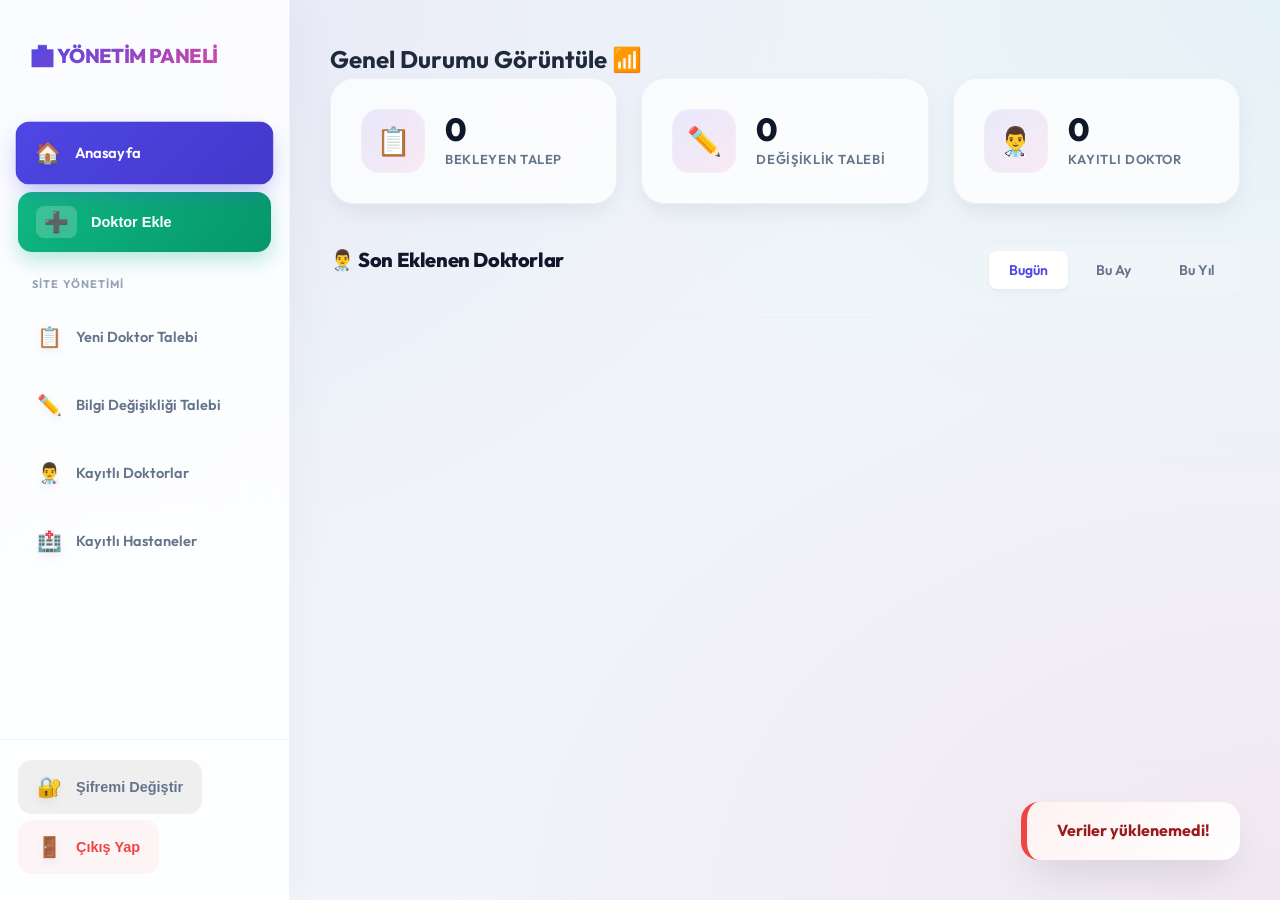
==== templates/admin.html @ 69de712e "Doktor Dogrulama Sistemi - Ilk surum" ====
<!DOCTYPE html>
<html lang="tr">
<!--
YÖNETİM PANELİ (admin.html)
--------------------------
Sistem yöneticisinin doktor taleplerini onayladığı, sildiği ve güncellediği ana kontrol merkezidir.
- Tab tabanlı navigasyon (Dashboard, Talepler, Kayıtlılar vb.)
- Detaylı puanlama görünümleri.
- Şifre yönetimi ve arama özellikleri içerir.
-->

<head>
    <meta charset="UTF-8">
    <meta name="viewport" content="width=device-width, initial-scale=1.0">
    <title>Yönetim Paneli</title>
    <link rel="stylesheet" href="/static/css/admin.css">
</head>

<body>
    <div class="admin-layout">
        <!-- SOL MENÜ (Sidebar) -->
        <div class="sidebar">
            <div class="sidebar-header">
                <h1>🏥 YÖNETİM PANELİ</h1>
            </div>
            <nav class="sidebar-nav">
                <a href="#" class="nav-item active" onclick="switchTab('home')">
                    <span class="nav-icon">🏠</span>
                    <span class="nav-text">Anasayfa</span>
                </a>
                <button class="nav-item add-doctor-btn" onclick="openAddDoctorModal()">
                    <span class="nav-icon">➕</span>
                    <span class="nav-text">Doktor Ekle</span>
                </button>

                <div class="nav-section">
                    <div class="nav-section-title">Site Yönetimi</div>
                    <a href="#" class="nav-item" onclick="switchTab('pending')">
                        <span class="nav-icon">📋</span>
                        <span class="nav-text">Yeni Doktor Talebi</span>
                    </a>
                    <a href="#" class="nav-item" onclick="switchTab('updates')">
                        <span class="nav-icon">✏️</span>
                        <span class="nav-text">Bilgi Değişikliği Talebi</span>
                    </a>
                    <a href="#" class="nav-item" onclick="switchTab('registered')">
                        <span class="nav-icon">👨‍⚕️</span>
                        <span class="nav-text">Kayıtlı Doktorlar</span>
                    </a>
                    <a href="#" class="nav-item" onclick="switchTab('hospitals')">
                        <span class="nav-icon">🏥</span>
                        <span class="nav-text">Kayıtlı Hastaneler</span>
                    </a>
                </div>
            </nav>
            <div class="sidebar-footer">
                <button class="nav-item settings" onclick="openPasswordModal()">
                    <span class="nav-icon">🔐</span>
                    <span class="nav-text">Şifremi Değiştir</span>
                </button>
                <button class="nav-item logout" onclick="logout()">
                    <span class="nav-icon">🚪</span>
                    <span class="nav-text">Çıkış Yap</span>
                </button>
            </div>
        </div>

        <!-- ANA İÇERİK ALANI -->
        <div class="main-content">
            <!-- SEKME 0: DASHBOARD (Özet Bilgiler) -->
            <div id="homeTab" class="content-section active">
                <div class="content-header">
                    <h2>Genel Durumu Görüntüle 📶</h2>
                </div>
                <div class="content-body">
                    <!-- Mevcut hızlı erişim kartları -->
                    <div class="dashboard-grid">
                        <div class="dashboard-card" onclick="switchTab('pending')">
                            <div class="dashboard-icon">📋</div>
                            <div class="dashboard-info">
                                <span class="dashboard-value" id="pendingCount">0</span>
                                <span class="dashboard-label">Bekleyen Talep</span>
                            </div>
                        </div>
                        <div class="dashboard-card" onclick="switchTab('updates')">
                            <div class="dashboard-icon">✏️</div>
                            <div class="dashboard-info">
                                <span class="dashboard-value" id="updateCount">0</span>
                                <span class="dashboard-label">Değişiklik Talebi</span>
                            </div>
                        </div>
                        <div class="dashboard-card" onclick="switchTab('registered')">
                            <div class="dashboard-icon">👨‍⚕️</div>
                            <div class="dashboard-info">
                                <span class="dashboard-value" id="registeredCount">0</span>
                                <span class="dashboard-label">Kayıtlı Doktor</span>
                            </div>
                        </div>
                    </div>

                    <!-- Son Eklenen Doktorlar Tablosu (Zaman Filtresi ile) -->
                    <div class="recent-doctors-section">
                        <div class="section-header-with-filter">
                            <h3 class="section-title">👨‍⚕️ Son Eklenen Doktorlar</h3>
                            <div class="time-filter">
                                <button class="time-filter-btn active" data-period="today"
                                    onclick="filterRecentDoctors('today')">Bugün</button>
                                <button class="time-filter-btn" data-period="month"
                                    onclick="filterRecentDoctors('month')">Bu Ay</button>
                                <button class="time-filter-btn" data-period="year"
                                    onclick="filterRecentDoctors('year')">Bu Yıl</button>
                            </div>
                        </div>
                        <div class="recent-doctors-table" id="recentDoctorsTable">
                            <!-- JavaScript ile doldurulacak -->
                        </div>
                    </div>
                </div>
            </div>

            <!-- SEKME 1: YENİ DOKTOR TALEPLERİ -->
            <div id="pendingTab" class="content-section">
                <div class="content-header">
                    <h2>Gelen Yeni Talepler</h2>
                </div>
                <div id="pendingList" class="content-body"></div>
            </div>

            <!-- SEKME 2: BİLGİ DEĞİŞİKLİĞİ TALEPLERİ -->
            <div id="updatesTab" class="content-section">
                <div class="content-header">
                    <h2>Bilgi Güncelleme İstekleri</h2>
                </div>
                <div id="updatesList" class="content-body"></div>
            </div>

            <!-- SEKME 3: KAYITLI DOKTOR LİSTESİ -->
            <div id="registeredTab" class="content-section">
                <div class="content-header registered-header">
                    <h2 class="premium-title">Kayıtlı Doktorlar</h2>
                    <div class="filter-bar">
                        <div class="filter-group">
                            <select id="filterUnvan" onchange="applyFilters()">
                                <option value="">Unvan</option>
                            </select>
                        </div>
                        <div class="filter-group">
                            <select id="filterBrans" onchange="applyFilters()">
                                <option value="">Branş</option>
                            </select>
                        </div>
                        <div class="filter-group">
                            <select id="filterSehir" onchange="applyFilters()">
                                <option value="">Şehir</option>
                            </select>
                        </div>
                        <div class="filter-group">
                            <select id="filterHastane" onchange="applyFilters()">
                                <option value="">Hastane</option>
                            </select>
                        </div>
                    </div>
                </div>
                <div id="registeredList" class="content-body"></div>
            </div>

            <!-- SEKME 4: KAYITLI HASTANELER -->
            <div id="hospitalsTab" class="content-section">
                <div class="content-header">
                    <h2 class="premium-title">Kayıtlı Hastaneler</h2>
                </div>
                <div class="content-body">
                    <div class="hospital-filters">
                        <input type="text" id="hospitalSearch" placeholder="Hastane ara..." oninput="filterHospitals()">
                        <select id="hospitalCityFilter" onchange="filterHospitals()">
                            <option value="">Tüm Şehirler</option>
                        </select>
                    </div>
                    <div id="hospitalsList" class="hospitals-grid"></div>
                </div>
            </div>
        </div>

        <!-- --- MODALLAR --- -->

        <!-- MODAL: Doktor Detay ve Puanlama -->
        <div id="doctorModal" class="modal">
            <div class="modal-content">
                <span class="modal-close" onclick="closeModal()">&times;</span>
                <div class="modal-tabs">
                    <button class="modal-tab-btn active" onclick="switchModalTab('info')">Kullanıcı Bilgileri</button>
                    <button class="modal-tab-btn" onclick="switchModalTab('scores')">Site Puanları</button>
                </div>
                <div id="modalUserInfo" class="modal-tab active"></div>
                <div id="modalScores" class="modal-tab"></div>
            </div>
        </div>

        <!-- MODAL: Onay/Red Onayı (Confirm) -->
        <div id="confirmModal" class="modal">
            <div class="modal-content confirm-modal">
                <div class="confirm-icon">⚠️</div>
                <h3 id="confirmTitle">Emin misiniz?</h3>
                <p id="confirmMessage">Bu işlemi gerçekleştirmek istediğinize emin misiniz?</p>
                <div class="confirm-actions">
                    <button class="btn btn-secondary" onclick="closeConfirm()">İptal</button>
                    <button class="btn btn-primary" id="confirmBtn">Tamam</button>
                </div>
            </div>
        </div>

        <!-- MODAL: Doktor Bilgilerini Düzenle -->
        <div id="editModal" class="modal">
            <div class="modal-content edit-modal">
                <span class="modal-close" onclick="closeEditModal()">&times;</span>
                <h3 class="edit-modal-title">✏️ Doktor Bilgilerini Düzenle</h3>
                <form id="editForm" class="edit-form">
                    <input type="hidden" id="editDoctorId">
                    <div class="form-row">
                        <div class="form-group">
                            <label>Unvan</label>
                            <select id="editUnvan">
                                <option value="">Seçiniz...</option>
                                <option value="Prof. Dr.">Prof. Dr.</option>
                                <option value="Doç. Dr.">Doç. Dr.</option>
                                <option value="Uzm. Dr.">Uzm. Dr.</option>
                                <option value="Op. Dr.">Op. Dr.</option>
                                <option value="Dr.">Dr.</option>
                                <option value="Cer.">Cer.</option>
                                <option value="Prat.">Prat.</option>
                            </select>
                        </div>
                        <div class="form-group">
                            <label>Branş</label>
                            <select id="editBrans">
                                <option value="">Seçiniz...</option>
                            </select>
                        </div>
                    </div>
                    <div class="form-row">
                        <div class="form-group">
                            <label>Ad *</label>
                            <input type="text" id="editAd" required>
                        </div>
                        <div class="form-group">
                            <label>Soyad *</label>
                            <input type="text" id="editSoyad" required>
                        </div>
                    </div>
                    <div class="form-group full-width">
                        <label>Şehir</label>
                        <select id="editSehir">
                            <option value="">Seçiniz...</option>
                        </select>
                    </div>
                    <div class="form-group full-width">
                        <label>Hastane</label>
                        <input type="text" id="editHastane">
                    </div>
                    <div class="form-actions">
                        <button type="button" class="btn btn-secondary" onclick="closeEditModal()">İptal</button>
                        <button type="submit" class="btn btn-success">💾 Kaydet</button>
                    </div>
                </form>
            </div>
        </div>

        <!-- MODAL: Şifre Değiştirme -->
        <div id="passwordModal" class="modal">
            <div class="modal-content password-modal">
                <span class="modal-close" onclick="closePasswordModal()">&times;</span>
                <h3 class="password-modal-title">🔐 Şifre Değiştir</h3>
                <form id="passwordForm" class="edit-form">
                    <div class="form-group full-width">
                        <label>Mevcut Şifre *</label>
                        <input type="password" id="currentPassword" required>
                    </div>
                    <div class="form-group full-width">
                        <label>Yeni Şifre *</label>
                        <input type="password" id="newPassword" required>
                    </div>
                    <div class="form-group full-width">
                        <label>Yeni Şifre (Tekrar) *</label>
                        <input type="password" id="confirmPassword" required>
                    </div>
                    <div class="form-actions">
                        <button type="button" class="btn btn-secondary" onclick="closePasswordModal()">İptal</button>
                        <button type="submit" class="btn btn-primary">🔐 Şifreyi Değiştir</button>
                    </div>
                </form>
            </div>
        </div>

        <!-- MODAL: Doktor Ekle (Direct Add) -->
        <div id="addDoctorModal" class="modal">
            <div class="modal-content add-doctor-modal">
                <span class="modal-close" onclick="closeAddDoctorModal()">&times;</span>
                <h3 class="add-doctor-modal-title">➕ Yeni Doktor Ekle</h3>
                <p class="add-doctor-subtitle">Doktor bilgilerini girerek doğrudan sisteme kayıt yapabilirsiniz.</p>
                <form id="addDoctorForm" class="edit-form">
                    <div class="form-row">
                        <div class="form-group">
                            <label>Unvan</label>
                            <select id="addUnvan">
                                <option value="">Seçiniz...</option>
                                <option value="Prof. Dr.">Prof. Dr.</option>
                                <option value="Doç. Dr.">Doç. Dr.</option>
                                <option value="Uzm. Dr.">Uzm. Dr.</option>
                                <option value="Op. Dr.">Op. Dr.</option>
                                <option value="Dr.">Dr.</option>
                                <option value="Dt.">Dt.</option>
                            </select>
                        </div>
                        <div class="form-group">
                            <label>Branş</label>
                            <select id="addBrans">
                                <option value="">Seçiniz...</option>
                            </select>
                        </div>
                    </div>
                    <div class="form-row">
                        <div class="form-group">
                            <label>Ad *</label>
                            <input type="text" id="addAd" required placeholder="Doktor adı...">
                        </div>
                        <div class="form-group">
                            <label>Soyad *</label>
                            <input type="text" id="addSoyad" required placeholder="Doktor soyadı...">
                        </div>
                    </div>
                    <div class="form-group full-width">
                        <label>Şehir</label>
                        <select id="addSehir">
                            <option value="">Seçiniz...</option>
                        </select>
                    </div>
                    <div class="form-group full-width">
                        <label>Hastane</label>
                        <input type="text" id="addHastane" placeholder="Hastane adı...">
                    </div>
                    <div class="form-actions">
                        <button type="button" class="btn btn-secondary" onclick="closeAddDoctorModal()">İptal</button>
                        <button type="submit" class="btn btn-success">➕ Doktor Ekle</button>
                    </div>
                </form>
            </div>
        </div>

        <!-- MODAL: Hastane Düzenle -->
        <div id="hospitalModal" class="modal">
            <div class="modal-content edit-modal">
                <span class="modal-close" onclick="closeHospitalModal()">&times;</span>
                <h3 class="edit-modal-title">🏥 Hastane Düzenle</h3>
                <form id="hospitalForm" class="edit-form">
                    <input type="hidden" id="hospitalOldName">
                    <div class="form-group full-width">
                        <label>Hastane Adı *</label>
                        <input type="text" id="hospitalName" required>
                    </div>
                    <div class="form-actions">
                        <button type="button" class="btn btn-secondary" onclick="closeHospitalModal()">İptal</button>
                        <button type="submit" class="btn btn-success">💾 Kaydet</button>
                    </div>
                </form>
            </div>
        </div>

        <!-- Toast (Küçük Bildirim Kutusu) -->
        <div id="toast" class="toast"></div>
    </div>

    <!-- JAVASCRIPT MANTIĞI -->
    <script>


        let pendingDoctors = [];
        let updateRequests = [];
        let registeredDoctors = [];
        let allDoctors = [];

        /**
         * Tüm verileri API üzerinden yükler ve arayüzü günceller.
         */
        async function loadData() {
            try {
                const [pending, updates, doctors] = await Promise.all([
                    fetch('/api/pending-doctors').then(r => r.json()),
                    fetch('/api/update-requests').then(r => r.json()),
                    fetch('/api/doctors').then(r => r.json())
                ]);

                allDoctors = doctors;
                pendingDoctors = pending;
                updateRequests = updates;
                registeredDoctors = doctors.filter(d => d.durum === 'onaylandi');

                // Sayaçları güncelle
                document.getElementById('pendingCount').textContent = pendingDoctors.length;
                document.getElementById('updateCount').textContent = updateRequests.length;
                document.getElementById('registeredCount').textContent = registeredDoctors.length;

                renderPending();
                renderUpdates();
                renderRegistered();
                updateFilterOptions();

                // Dashboard'daki son eklenen doktorları render et
                renderRecentDoctors('today'); // Varsayılan olarak bugün
            } catch (err) {
                console.error("Veri yükleme hatası:", err);
                showToast("Veriler yüklenemedi!", "error");
            }
        }

        /**
         * Yeni doktor taleplerini listeler.
         */
        function renderPending() {
            const list = document.getElementById('pendingList');
            if (pendingDoctors.length === 0) {
                list.innerHTML = '<div class="empty-state">📭 Bekleyen talep yok</div>';
                return;
            }

            list.innerHTML = pendingDoctors.map(d => `
                <div class="doctor-item" onclick="showDoctorDetail('${d.id}')">
                    <div class="doctor-main">
                        <h3>${d.unvan || ''} ${d.ad} ${d.soyad}</h3>
                        <div class="doctor-meta">
                            <span class="meta-badge">📌 ${d.brans || '-'}</span>
                            <span class="meta-badge">📍 ${d.sehir || '-'}</span>
                            <span class="meta-badge ${d.durum === 'tamamlandi' ? 'badge-success' : 'badge-timer'}">
                                ${d.durum === 'tamamlandi' ? '✅ Tarama Bitti' : '⏳ Taranıyor...'}
                            </span>
                        </div>
                    </div>
                    <div class="doctor-actions">
                        <button class="btn btn-danger" onclick="event.stopPropagation(); deleteDoctor('${d.id}')">Sil</button>
                        <button class="btn btn-success" onclick="event.stopPropagation(); approveDoctor('${d.id}')">Onayla</button>
                    </div>
                </div>
            `).join('');
        }

        /**
         * Bilgi güncelleme taleplerini listeler.
         */
        function renderUpdates() {
            const list = document.getElementById('updatesList');
            if (updateRequests.length === 0) {
                list.innerHTML = '<div class="empty-state">📭 Güncelleme talebi yok</div>';
                return;
            }

            list.innerHTML = updateRequests.map(r => {
                const doc = allDoctors.find(d => d.id === r.doctor_id) || {};

                // Değişiklik detaylarını hazırla
                const changesList = Object.entries(r.degisiklikler || {}).map(([key, newVal]) => {
                    const oldVal = doc[key] || '-';
                    const labels = { 'ad': 'Ad', 'soyad': 'Soyad', 'unvan': 'Unvan', 'brans': 'Branş', 'sehir': 'Şehir', 'hastane': 'Hastane' };
                    const label = labels[key] || key;
                    return `<div class="change-preview-row"><strong>${label}:</strong> <span class="old-value">${oldVal}</span> → <span class="new-value">${newVal}</span></div>`;
                }).join('');

                return `
                <div class="update-item" onclick="showDoctorDetail('${r.id}', 'update')">
                    <div class="doctor-main">
                        <h3>${doc.unvan || ''} ${doc.ad || ''} ${doc.soyad || ''}</h3>
                        <div class="doctor-meta">
                            <span class="meta-badge">✏️ Değişiklik Talebi</span>
                            <span class="meta-badge">📅 ${new Date(r.tarih).toLocaleDateString('tr-TR')}</span>
                        </div>
                        <div class="changes-preview-box">
                            ${changesList}
                        </div>
                    </div>
                    <div class="doctor-actions">
                        <button class="btn btn-danger" onclick="event.stopPropagation(); rejectUpdateRequest('${r.id}')">Reddet</button>
                        <button class="btn btn-success" onclick="event.stopPropagation(); approveUpdateRequest('${r.id}')">Kabul Et</button>
                    </div>
                </div>`;
            }).join('');
        }

        /**
         * Kayıtlı (onaylı) doktorları listeler (Filtreleme destekli).
         */
        function renderRegistered(filteredList = null) {
            const list = document.getElementById('registeredList');
            const dataToRender = filteredList || registeredDoctors;

            if (dataToRender.length === 0) {
                list.innerHTML = '<div class="empty-state">👨‍⚕️ Eşleşen doktor bulunamadı</div>';
                return;
            }

            list.innerHTML = dataToRender.map(d => `
                <div class="doctor-item" onclick="showDoctorDetail('${d.id}', 'pending')">
                    <div class="doctor-main">
                        <h3>${d.unvan || ''} ${d.ad} ${d.soyad}</h3>
                        <div class="doctor-meta">
                            <span class="meta-badge">📌 ${d.brans || '-'}</span>
                            <span class="meta-badge">📍 ${d.sehir || '-'}</span>
                        </div>
                    </div>
                    <div class="doctor-actions">
                        <button class="btn btn-primary" onclick="event.stopPropagation(); editDoctor('${d.id}')">Düzenle</button>
                        <button class="btn btn-danger" onclick="event.stopPropagation(); deleteDoctor('${d.id}')">Sil</button>
                    </div>
                </div>
            `).join('');
        }

        /**
         * Filtre seçeneklerini API'den gelen verilere göre günceller.
         */
        async function updateFilterOptions() {
            try {
                const [unvanlar, branslar, sehirler, hastaneler] = await Promise.all([
                    fetch('/api/unvanlar').then(r => r.json()),
                    fetch('/api/branslar').then(r => r.json()),
                    fetch('/api/sehirler').then(r => r.json()),
                    fetch('/api/hastaneler').then(r => r.json())
                ]);

                const populate = (id, items, label) => {
                    const el = document.getElementById(id);
                    const currentVal = el.value;
                    el.innerHTML = `<option value="">${label}</option>` +
                        items.map(i => `<option value="${i}" ${i === currentVal ? 'selected' : ''}>${i}</option>`).join('');
                };

                populate('filterUnvan', unvanlar, 'Unvan');
                populate('filterBrans', branslar, 'Branş');
                populate('filterSehir', sehirler, 'Şehir');
                populate('filterHastane', hastaneler, 'Hastane');
            } catch (error) {
                console.error("Filtre yükleme hatası:", error);
            }
        }

        /**
         * Seçili filtrelere göre listeyi günceller.
         */
        function applyFilters() {
            const u = document.getElementById('filterUnvan').value;
            const b = document.getElementById('filterBrans').value;
            const s = document.getElementById('filterSehir').value;
            const h = document.getElementById('filterHastane').value;

            const filtered = registeredDoctors.filter(d => {
                return (!u || d.unvan === u) &&
                    (!b || d.brans === b) &&
                    (!s || d.sehir === s) &&
                    (!h || (d.hastane && d.hastane.trim() === h));
            });

            renderRegistered(filtered);
        }

        /**
         * Doktorun detaylı bilgilerini ve site puanlarını modalda gösterir.
         */
        function showDoctorDetail(id, type = 'pending') {
            let doctor = null;
            let request = null;

            if (type === 'pending') {
                doctor = pendingDoctors.find(d => d.id === id);
            } else if (type === 'update') {
                request = updateRequests.find(r => r.id === id);
                if (request) doctor = allDoctors.find(d => d.id === request.doctor_id);
            }

            if (!doctor) return;

            const info = document.getElementById('modalUserInfo');
            const scores = document.getElementById('modalScores');

            // Bilgi Sekmesi
            if (type === 'update' && request) {
                info.innerHTML = `
                    <div class="detail-section">
                        <h4 class="section-title">📋 Mevcut Veri</h4>
                        <div class="detail-grid">
                            ${['ad', 'soyad', 'unvan', 'brans', 'sehir', 'hastane'].map(k => `<div><strong>${k.toUpperCase()}:</strong> ${doctor[k] || '-'}</div>`).join('')}
                        </div>
                    </div>
                    <div class="detail-section">
                        <h4 class="section-title">✏️ Talep Edilen Değişiklikler</h4>
                        <div class="changes-preview">
                            ${Object.entries(request.degisiklikler).map(([k, v]) => `
                                <div class="change-row">
                                    <span>${k}:</span> <span class="change-old">${doctor[k] || '-'}</span> ➔ <span class="change-new">${v}</span>
                                </div>`).join('')}
                        </div>
                    </div>
                `;
            } else {
                info.innerHTML = `
                    <div class="detail-grid">
                        ${['ad', 'soyad', 'unvan', 'brans', 'sehir', 'hastane'].map(k => `<div><strong>${k.toUpperCase()}:</strong> ${doctor[k] || '-'}</div>`).join('')}
                        <div class="detail-full"><strong>TALEP TARİHİ:</strong> ${new Date(doctor.tarih).toLocaleString('tr-TR')}</div>
                    </div>
                `;
            }

            // Puan Sekmesi
            const sitePuanlari = doctor.site_puanlari || {};
            if (Object.keys(sitePuanlari).length > 0) {
                renderScoresGrid(id, sitePuanlari, doctor.site_sonuclari || {});
            } else {
                scores.innerHTML = '<div class="empty-state">⏳ Puanlar hesaplanıyor...</div>';
            }

            document.getElementById('doctorModal').style.display = 'flex';
        }

        /**
         * Sitelerden alınan puanları ızgara (grid) yapısında gösterir.
         */
        function renderScoresGrid(doctorId, sitePuanlari, siteSonuclari) {
            const scores = document.getElementById('modalScores');
            const sorted = Object.entries(sitePuanlari).sort((a, b) => (b[1].puan || 0) - (a[1].puan || 0));

            scores.innerHTML = `<div class="scores-grid">
                ${sorted.map(([site, data]) => {
                const p = data.puan || 0;
                const bulundu = siteSonuclari[site]?.bulundu;
                const color = !bulundu ? 'score-low' : (p >= 70 ? 'score-high' : p >= 40 ? 'score-medium' : 'score-low');
                return `
                        <div class="score-card ${color}" onclick="showScoreDetail('${site}', '${doctorId}')">
                            <div class="score-site-name">${site}</div>
                            ${!bulundu ? '<div class="no-data">Veri Bulunamadı</div>' :
                        `<div class="score-value">${p}<span>/100</span></div><div class="score-bar"><div class="score-bar-fill" style="width:${p}%"></div></div>`}
                        </div>`;
            }).join('')}
            </div>`;
        }

        /**
         * Belirli bir site için puan dağılımını ve temizlenmiş verileri gösterir.
         */
        function showScoreDetail(siteName, doctorId) {
            const doctor = allDoctors.find(d => d.id === doctorId) || pendingDoctors.find(d => d.id === doctorId);
            const siteData = doctor.site_puanlari[siteName];
            const siteSonuc = doctor.site_sonuclari[siteName];

            // Veri temizleme yardımcısı (Kod kirliliğini engeller)
            const clean = (v) => {
                if (!v || v === '-') return '-';
                let s = String(v).trim();
                if (s.length > 200 || s.includes('{') || s.includes('<script')) return 'Detaylı veri (Gizlendi)';
                return s;
            };

            const labels = { 'ad': 'Ad', 'soyad': 'Soyad', 'unvan': 'Unvan', 'brans': 'Branş', 'sehir': 'Şehir', 'hastane': 'Hastane' };
            const max = { 'ad': 10, 'soyad': 10, 'unvan': 20, 'brans': 20, 'sehir': 20, 'hastane': 20 };

            document.getElementById('modalScores').innerHTML = `
                <div class="score-detail-view">
                    <button class="btn-back" onclick="renderScoreGridDetails('${doctorId}')">← Geri Dön</button>
                    <h3>${siteName} Puan Detayı</h3>
                    <div class="found-grid">
                        ${Object.keys(labels).map(k => `<div><strong>${labels[k]}:</strong> ${clean(siteSonuc[k])}</div>`).join('')}
                    </div>
                    <div class="points-list">
                        ${Object.entries(labels).map(([k, l]) => {
                const p = siteData.detay?.[k] || 0;
                return `<div class="point-row"><span>${l}</span> <div class="p-bar"><div style="width:${(p / max[k]) * 100}%"></div></div> <span>${p}/${max[k]}</span></div>`;
            }).join('')}
                    </div>
                </div>`;
        }

        function renderScoreGridDetails(id) {
            const doc = allDoctors.find(d => d.id === id) || pendingDoctors.find(d => d.id === id);
            renderScoresGrid(id, doc.site_puanlari, doc.site_sonuclari);
        }

        /**
         * Tablar arası geçiş yapar.
         */
        function switchTab(tab) {
            // Tüm nav-item'lardan active'i kaldır (add-doctor-btn hariç)
            document.querySelectorAll('.sidebar-nav a.nav-item').forEach(n => n.classList.remove('active'));
            document.querySelectorAll('.content-section').forEach(s => s.classList.remove('active'));

            const mapping = {
                'home': 'homeTab',
                'pending': 'pendingTab',
                'updates': 'updatesTab',
                'registered': 'registeredTab',
                'hospitals': 'hospitalsTab'
            };
            document.getElementById(mapping[tab]).classList.add('active');

            // Sidebar linkini aktif yap (sadece a etiketleri, button değil)
            const links = document.querySelectorAll('.sidebar-nav a.nav-item');
            if (tab === 'home') links[0].classList.add('active');
            else if (tab === 'pending') links[1].classList.add('active');
            else if (tab === 'updates') links[2].classList.add('active');
            else if (tab === 'registered') links[3].classList.add('active');
            else if (tab === 'hospitals') {
                links[4].classList.add('active');
                renderHospitals();
            }
        }

        // --- CRUD İŞLEMLERİ (API) ---

        async function approveDoctor(id) {
            if (await showConfirm('Onay', 'Bu doktoru onaylıyor musunuz?')) {
                const res = await fetch(`/api/approve-doctor/${id}`, { method: 'POST' });
                if (res.ok) { showToast('Doktor eklendi'); loadData(); }
            }
        }

        async function deleteDoctor(id) {
            if (await showConfirm('Sil', 'Kaydı silmek istediğinize emin misiniz?')) {
                const res = await fetch(`/api/doctor/${id}`, { method: 'DELETE' });
                if (res.ok) { showToast('Kayıt silindi'); loadData(); }
            }
        }

        async function approveUpdateRequest(id) {
            if (await showConfirm('Onay', 'Bu değişikliği onaylıyor musunuz?')) {
                const res = await fetch(`/api/approve-update-request/${id}`, { method: 'POST' });
                if (res.ok) { showToast('Değişiklik uygulandı'); loadData(); }
            }
        }

        async function rejectUpdateRequest(id) {
            if (await showConfirm('Red', 'Bu değişikliği reddetmek istediğinize emin misiniz?')) {
                const res = await fetch(`/api/reject-update-request/${id}`, { method: 'POST' });
                if (res.ok) { showToast('Değişiklik reddedildi'); loadData(); }
            }
        }

        async function editDoctor(id) {
            const doc = allDoctors.find(d => d.id === id);
            if (!doc) return;

            // Branş ve Şehir listelerini de yükle (select'leri doldurmak için)
            const [branslar, sehirlerRes] = await Promise.all([
                fetch('/api/branslar').then(r => r.json()),
                fetch('/api/sehirler').then(r => r.json())
            ]);

            const bransSelect = document.getElementById('editBrans');
            bransSelect.innerHTML = '<option value="">Seçiniz...</option>' +
                branslar.map(b => `<option value="${b}">${b}</option>`).join('');

            const sehirSelect = document.getElementById('editSehir');
            sehirSelect.innerHTML = '<option value="">Seçiniz...</option>' +
                sehirlerRes.map(s => `<option value="${s}">${s}</option>`).join('');

            // Formu doldur
            document.getElementById('editDoctorId').value = doc.id;
            document.getElementById('editUnvan').value = doc.unvan || '';
            document.getElementById('editAd').value = doc.ad || '';
            document.getElementById('editSoyad').value = doc.soyad || '';
            document.getElementById('editBrans').value = doc.brans || '';
            document.getElementById('editSehir').value = doc.sehir || '';
            document.getElementById('editHastane').value = doc.hastane || '';

            document.getElementById('editModal').style.display = 'flex';
        }


        // --- YENİ: DASHBOARD ANALİTİKLERİ ---

        /**
         * Dashboard istatistiklerini hesaplayıp gösterir
         */
        function renderDashboardAnalytics() {
            if (registeredDoctors.length === 0) {
                document.getElementById('topBranch').textContent = '-';
                document.getElementById('topBranchCount').textContent = '';
                document.getElementById('topCity').textContent = '-';
                document.getElementById('topCityCount').textContent = '';
                document.getElementById('avgScore').textContent = '-';
                document.getElementById('weeklyAdditions').textContent = '0';
                return;
            }

            // En çok kayıtlı branş
            const branchCounts = {};
            registeredDoctors.forEach(d => {
                if (d.brans) {
                    branchCounts[d.brans] = (branchCounts[d.brans] || 0) + 1;
                }
            });
            const topBranch = Object.entries(branchCounts).sort((a, b) => b[1] - a[1])[0];
            if (topBranch) {
                document.getElementById('topBranch').textContent = topBranch[0];
                document.getElementById('topBranchCount').textContent = `(${topBranch[1]} doktor)`;
            }

            // En çok kayıtlı şehir
            const cityCounts = {};
            registeredDoctors.forEach(d => {
                if (d.sehir) {
                    cityCounts[d.sehir] = (cityCounts[d.sehir] || 0) + 1;
                }
            });
            const topCity = Object.entries(cityCounts).sort((a, b) => b[1] - a[1])[0];
            if (topCity) {
                document.getElementById('topCity').textContent = topCity[0];
                document.getElementById('topCityCount').textContent = `(${topCity[1]} doktor)`;
            }

            // Ortalama site puanı hesapla
            let totalScore = 0;
            let scoreCount = 0;
            registeredDoctors.forEach(d => {
                if (d.site_puanlari) {
                    Object.values(d.site_puanlari).forEach(s => {
                        if (s.puan > 0) {
                            totalScore += s.puan;
                            scoreCount++;
                        }
                    });
                }
            });
            const avgScore = scoreCount > 0 ? Math.round(totalScore / scoreCount) : 0;
            document.getElementById('avgScore').textContent = avgScore;

            // Bu hafta eklenenler (son 7 gün)
            const weekAgo = new Date();
            weekAgo.setDate(weekAgo.getDate() - 7);
            const weeklyDocs = registeredDoctors.filter(d => {
                const docDate = new Date(d.tarih);
                return docDate >= weekAgo;
            });
            document.getElementById('weeklyAdditions').textContent = weeklyDocs.length;
        }

        /**
         * Son eklenen doktorları tabloda gösterir
         */
        /**
         * Son eklenen doktorları zaman dilimine göre gösterir
         * @param {string} period - 'today', 'month', 'year'
         */
        function renderRecentDoctors(period = 'today') {
            const container = document.getElementById('recentDoctorsTable');
            if (registeredDoctors.length === 0) {
                container.innerHTML = '<div class="empty-state-small">Henüz onaylanmış doktor yok</div>';
                return;
            }

            // Zaman filtresiyle doktorları filtrele
            const now = new Date();
            const filtered = registeredDoctors.filter(d => {
                const docDate = new Date(d.tarih);

                if (period === 'today') {
                    return docDate.toDateString() === now.toDateString();
                } else if (period === 'month') {
                    return docDate.getMonth() === now.getMonth() &&
                        docDate.getFullYear() === now.getFullYear();
                } else if (period === 'year') {
                    return docDate.getFullYear() === now.getFullYear();
                }
                return false;
            });

            // Tarihe göre sırala (en yeni en üstte)
            const sorted = filtered.sort((a, b) => new Date(b.tarih) - new Date(a.tarih));

            if (sorted.length === 0) {
                const labels = {
                    'today': 'bugün',
                    'month': 'bu ay',
                    'year': 'bu yıl'
                };
                container.innerHTML = `<div class="empty-state-small">${labels[period]} eklenen doktor yok</div>`;
                return;
            }

            container.innerHTML = `
                <table class="recent-table">
                    <thead>
                        <tr>
                            <th>Unvan & Ad Soyad</th>
                            <th>Branş</th>
                            <th>Şehir</th>
                            <th>Eklenme Tarihi</th>
                        </tr>
                    </thead>
                    <tbody>
                        ${sorted.map(d => `
                            <tr onclick="showDoctorDetail('${d.id}', 'pending')">
                                <td><strong>${d.unvan || ''} ${d.ad} ${d.soyad}</strong></td>
                                <td>${d.brans || '-'}</td>
                                <td>${d.sehir || '-'}</td>
                                <td>${new Date(d.tarih).toLocaleDateString('tr-TR')}</td>
                            </tr>
                        `).join('')}
                    </tbody>
                </table>
            `;
        }

        /**
         * Zaman filtre butonlarını günceller ve render eder
         */
        function filterRecentDoctors(period) {
            // Buton aktif durumlarını güncelle
            document.querySelectorAll('.time-filter-btn').forEach(btn => {
                btn.classList.remove('active');
                if (btn.getAttribute('data-period') === period) {
                    btn.classList.add('active');
                }
            });

            // Listeyi yenile
            renderRecentDoctors(period);
        }

        /**
         * Her sitenin başarı oranını hesaplayıp gösterir
         */
        function renderSiteSuccessRates() {
            const container = document.getElementById('siteSuccessGrid');
            if (registeredDoctors.length === 0) {
                container.innerHTML = '<div class="empty-state-small">Henüz analiz edilecek veri yok</div>';
                return;
            }

            // Her site için başarı sayısını hesapla
            const siteStats = {};
            registeredDoctors.forEach(d => {
                if (d.site_sonuclari) {
                    Object.entries(d.site_sonuclari).forEach(([site, data]) => {
                        if (!siteStats[site]) {
                            siteStats[site] = { success: 0, total: 0 };
                        }
                        siteStats[site].total++;
                        if (data && data.bulundu) {
                            siteStats[site].success++;
                        }
                    });
                }
            });

            // Başarı oranına göre sırala
            const sorted = Object.entries(siteStats)
                .map(([site, stats]) => ({
                    site,
                    rate: stats.total > 0 ? Math.round((stats.success / stats.total) * 100) : 0,
                    success: stats.success,
                    total: stats.total
                }))
                .sort((a, b) => b.rate - a.rate);

            container.innerHTML = sorted.map(s => `
                <div class="site-success-item">
                    <div class="site-success-header">
                        <span class="site-name">${s.site}</span>
                        <span class="site-percentage">${s.rate}%</span>
                    </div>
                    <div class="site-progress-bar">
                        <div class="site-progress-fill" style="width: ${s.rate}%; background: ${s.rate >= 70 ? '#10b981' : s.rate >= 40 ? '#f59e0b' : '#ef4444'}"></div>
                    </div>
                    <div class="site-stats">${s.success}/${s.total} doktor bulundu</div>
                </div>
            `).join('');
        }

        // --- YARDIMCI GÖRSEL ARAÇLAR ---


        function closeEditModal() { closeModal('editModal'); }
        function closePasswordModal() { closeModal('passwordModal'); }

        let confirmResolve = null;
        function showConfirm(title, msg) {
            return new Promise(res => {
                confirmResolve = res;
                document.getElementById('confirmTitle').textContent = title;
                document.getElementById('confirmMessage').textContent = msg;
                document.getElementById('confirmModal').style.display = 'flex';
                document.getElementById('confirmBtn').onclick = () => { closeModal('confirmModal'); res(true); };
            });
        }

        function closeConfirm() { closeModal('confirmModal'); if (confirmResolve) confirmResolve(false); }

        function showToast(msg, type = 'success') {
            const t = document.getElementById('toast');
            t.textContent = msg;
            t.className = `toast toast-${type} show`;
            setTimeout(() => t.className = 'toast', 3000);
        }

        function closeModal(id) {
            if (id) document.getElementById(id).style.display = 'none';
            else document.querySelectorAll('.modal').forEach(m => m.style.display = 'none');
        }

        function switchModalTab(tab) {
            document.querySelectorAll('.modal-tab-btn').forEach(b => b.classList.toggle('active'));
            document.querySelectorAll('.modal-tab').forEach(t => t.classList.toggle('active'));
        }

        function logout() { window.location.href = '/api/logout'; }

        // --- ŞİFRE DEĞİŞTİRME ---
        function openPasswordModal() {
            document.getElementById('currentPassword').value = '';
            document.getElementById('newPassword').value = '';
            document.getElementById('confirmPassword').value = '';
            document.getElementById('passwordModal').style.display = 'flex';
        }

        document.getElementById('passwordForm').addEventListener('submit', async function (e) {
            e.preventDefault();

            const currentPassword = document.getElementById('currentPassword').value;
            const newPassword = document.getElementById('newPassword').value;
            const confirmPassword = document.getElementById('confirmPassword').value;

            if (newPassword !== confirmPassword) {
                showToast('Yeni şifreler eşleşmiyor!', 'error');
                return;
            }

            if (newPassword.length < 4) {
                showToast('Şifre en az 4 karakter olmalı!', 'error');
                return;
            }

            const res = await fetch('/api/change-password', {
                method: 'POST',
                headers: { 'Content-Type': 'application/json' },
                body: JSON.stringify({
                    current_password: currentPassword,
                    new_password: newPassword
                })
            });

            if (res.ok) {
                closePasswordModal();
                showToast('Şifre başarıyla değiştirildi!', 'success');
            } else {
                const data = await res.json();
                showToast(data.error || 'Şifre değiştirilemedi!', 'error');
            }
        });

        // --- DOKTOR EKLE (DİREKT) ---
        async function openAddDoctorModal() {
            // Branş ve Şehir listelerini yükle
            const [branslar, sehirlerRes] = await Promise.all([
                fetch('/api/branslar').then(r => r.json()),
                fetch('/api/sehirler').then(r => r.json())
            ]);

            const bransSelect = document.getElementById('addBrans');
            bransSelect.innerHTML = '<option value="">Seçiniz...</option>' +
                branslar.map(b => `<option value="${b}">${b}</option>`).join('');

            const sehirSelect = document.getElementById('addSehir');
            sehirSelect.innerHTML = '<option value="">Seçiniz...</option>' +
                sehirlerRes.map(s => `<option value="${s}">${s}</option>`).join('');

            // Formu temizle
            document.getElementById('addDoctorForm').reset();
            document.getElementById('addDoctorModal').style.display = 'flex';
        }

        function closeAddDoctorModal() {
            document.getElementById('addDoctorModal').style.display = 'none';
        }

        document.getElementById('addDoctorForm').addEventListener('submit', async function (e) {
            e.preventDefault();

            const doctorData = {
                unvan: document.getElementById('addUnvan').value,
                ad: document.getElementById('addAd').value.trim(),
                soyad: document.getElementById('addSoyad').value.trim(),
                brans: document.getElementById('addBrans').value,
                sehir: document.getElementById('addSehir').value,
                hastane: document.getElementById('addHastane').value.trim()
            };

            if (!doctorData.ad || !doctorData.soyad) {
                showToast('Ad ve Soyad zorunludur!', 'error');
                return;
            }

            const res = await fetch('/api/add-doctor-direct', {
                method: 'POST',
                headers: { 'Content-Type': 'application/json' },
                body: JSON.stringify(doctorData)
            });

            if (res.ok) {
                closeAddDoctorModal();
                showToast('Doktor başarıyla eklendi!', 'success');
                loadData();
            } else {
                const data = await res.json();
                showToast(data.error || 'Doktor eklenemedi!', 'error');
            }
        });

        // --- KAYITLI HASTANELER ---
        let allHospitals = []; // [{ name: 'Hastane', city: 'Şehir', doctorCount: 5 }]

        async function renderHospitals() {
            // Kalıcı hastane listesini API'den al
            const persistentHospitals = await fetch('/api/hastaneler').then(r => r.json());

            // Her hastane için şehir ve doktor sayısı bilgisi hesapla (mevcut doktorlardan)
            const hospitalMap = {};
            persistentHospitals.forEach(name => {
                hospitalMap[name] = {
                    name: name,
                    cities: new Set(),
                    doctorCount: 0
                };
            });

            // Mevcut doktorlardan ek bilgi ekle
            registeredDoctors.forEach(d => {
                if (d.hastane && d.hastane.trim()) {
                    const hospitalName = d.hastane.trim();
                    if (hospitalMap[hospitalName]) {
                        if (d.sehir) {
                            hospitalMap[hospitalName].cities.add(d.sehir);
                        }
                        hospitalMap[hospitalName].doctorCount++;
                    }
                }
            });

            // Array'e çevir ve sırala
            allHospitals = Object.values(hospitalMap).map(h => ({
                name: h.name,
                city: Array.from(h.cities).join(', ') || '-',
                cities: Array.from(h.cities),
                doctorCount: h.doctorCount
            })).sort((a, b) => a.name.localeCompare(b.name, 'tr'));

            // Şehir filtresini doldur
            populateCityFilter();
            displayHospitals(allHospitals);
        }

        function populateCityFilter() {
            const citySet = new Set();
            allHospitals.forEach(h => {
                h.cities.forEach(c => citySet.add(c));
            });

            const cityFilter = document.getElementById('hospitalCityFilter');
            const currentValue = cityFilter.value;
            cityFilter.innerHTML = '<option value="">Tüm Şehirler</option>';

            Array.from(citySet).sort((a, b) => a.localeCompare(b, 'tr')).forEach(city => {
                const option = document.createElement('option');
                option.value = city;
                option.textContent = city;
                cityFilter.appendChild(option);
            });

            cityFilter.value = currentValue; // Seçimi koru
        }

        function displayHospitals(hospitals) {
            const list = document.getElementById('hospitalsList');

            if (hospitals.length === 0) {
                list.innerHTML = '<div class="empty-state">🏥 Kayıtlı hastane bulunamadı</div>';
                return;
            }

            list.innerHTML = hospitals.map(h => {
                return `
                    <div class="hospital-card">
                        <div class="hospital-icon">🏥</div>
                        <div class="hospital-info">
                            <div class="hospital-name">${h.name}</div>
                            <div class="hospital-meta">${h.doctorCount} doktor kayıtlı • ${h.city}</div>
                        </div>
                        <div class="hospital-actions">
                            <button class="btn btn-primary" onclick="event.stopPropagation(); editHospital('${h.name.replace(/'/g, "\\'")}')">Düzenle</button>
                            <button class="btn btn-danger" onclick="event.stopPropagation(); deleteHospital('${h.name.replace(/'/g, "\\'")}')">Sil</button>
                        </div>
                    </div>
                `;
            }).join('');
        }

        function filterHospitals() {
            const query = document.getElementById('hospitalSearch').value.toLowerCase().trim();
            const selectedCity = document.getElementById('hospitalCityFilter').value;

            let filtered = allHospitals;

            // Şehir filtresini uygula
            if (selectedCity) {
                filtered = filtered.filter(h => h.cities.includes(selectedCity));
            }

            // Arama filtresini uygula
            if (query) {
                filtered = filtered.filter(h => h.name.toLowerCase().includes(query));
            }

            displayHospitals(filtered);
        }

        // --- HASTANE DÜZENLEME/SİLME ---
        function editHospital(hospitalName) {
            document.getElementById('hospitalOldName').value = hospitalName;
            document.getElementById('hospitalName').value = hospitalName;
            document.getElementById('hospitalModal').style.display = 'flex';
        }

        function closeHospitalModal() {
            document.getElementById('hospitalModal').style.display = 'none';
        }

        document.getElementById('hospitalForm').addEventListener('submit', async function (e) {
            e.preventDefault();

            const eskiAd = document.getElementById('hospitalOldName').value;
            const yeniAd = document.getElementById('hospitalName').value.trim();

            if (!yeniAd) {
                showToast('Hastane adı gerekli!', 'error');
                return;
            }

            const res = await fetch('/api/hospital', {
                method: 'PUT',
                headers: { 'Content-Type': 'application/json' },
                body: JSON.stringify({
                    eski_ad: eskiAd,
                    yeni_ad: yeniAd
                })
            });

            if (res.ok) {
                closeHospitalModal();
                showToast('Hastane güncellendi!', 'success');
                loadData(); // Tüm verileri yenile (doktorlar dahil)
                renderHospitals();
            } else {
                const data = await res.json();
                showToast(data.error || 'Hastane güncellenemedi!', 'error');
            }
        });

        async function deleteHospital(hospitalName) {
            if (await showConfirm('Sil', `"${hospitalName}" listeden silinecek. Kayıtlı doktorlar etkilenmeyecek. Devam edilsin mi?`)) {
                const res = await fetch(`/api/hospital/${encodeURIComponent(hospitalName)}`, { method: 'DELETE' });
                if (res.ok) {
                    showToast('Hastane silindi');
                    renderHospitals();
                } else {
                    showToast('Hastane silinemedi!', 'error');
                }
            }
        }

        // İlk yükleme
        loadData();
    </script>
</body>

</html>
---- static/css/admin.css ----
/* ===== MODERN ADMIN PANEL - PREMIUM VIBRANT THEME ===== */
@import url('https://fonts.googleapis.com/css2?family=Outfit:wght@300;400;500;600;700;800&display=swap');

:root {
    --primary: #4f46e5;
    --primary-light: #818cf8;
    --secondary: #ec4899;
    --accent: #06b6d4;
    --success: #10b981;
    --warning: #f59e0b;
    --danger: #ef4444;
    --background: #f8fafc;
    --sidebar-bg: rgba(255, 255, 255, 0.85);
    --card-bg: rgba(255, 255, 255, 0.75);
    --border: rgba(226, 232, 240, 0.5);
    --shadow-sm: 0 4px 6px -1px rgba(0, 0, 0, 0.05);
    --shadow-md: 0 10px 25px -5px rgba(0, 0, 0, 0.08);
    --shadow-lg: 0 20px 40px -10px rgba(0, 0, 0, 0.12);
}

* {
    margin: 0;
    padding: 0;
    box-sizing: border-box;
}

body {
    font-family: 'Outfit', -apple-system, sans-serif;
    background: #f1f5f9;
    background-image:
        radial-gradient(at 0% 0%, rgba(79, 70, 229, 0.08) 0, transparent 50%),
        radial-gradient(at 100% 100%, rgba(236, 72, 153, 0.08) 0, transparent 50%),
        radial-gradient(at 100% 0%, rgba(6, 182, 212, 0.05) 0, transparent 40%);
    color: #1e293b;
    line-height: 1.6;
    min-height: 100vh;
}

/* ===== LAYOUT ===== */
.admin-layout {
    display: flex;
    min-height: 100vh;
}

/* ===== SIDEBAR ===== */
.sidebar {
    width: 290px;
    background: var(--sidebar-bg);
    backdrop-filter: blur(30px) saturate(180%);
    border-right: 1px solid var(--border);
    display: flex;
    flex-direction: column;
    box-shadow: 10px 0 40px rgba(0, 0, 0, 0.03);
    position: fixed;
    height: 100vh;
    z-index: 100;
}

.sidebar-header {
    padding: 40px 30px;
}

.sidebar-header h1 {
    font-size: 20px;
    font-weight: 800;
    background: linear-gradient(135deg, var(--primary) 0%, var(--secondary) 100%);
    -webkit-background-clip: text;
    background-clip: text;
    -webkit-text-fill-color: transparent;
    letter-spacing: -0.03em;
    display: flex;
    align-items: center;
    gap: 12px;
}

.sidebar-nav {
    flex: 1;
    padding: 10px 18px;
    overflow-y: auto;
}

.nav-section-title {
    font-size: 11px;
    font-weight: 700;
    text-transform: uppercase;
    color: #94a3b8;
    margin: 24px 0 12px 14px;
    letter-spacing: 0.1em;
}

.nav-item {
    display: flex;
    align-items: center;
    padding: 14px 18px;
    color: #64748b;
    text-decoration: none;
    transition: all 0.3s cubic-bezier(0.4, 0, 0.2, 1);
    cursor: pointer;
    border-radius: 14px;
    margin-bottom: 6px;
    font-weight: 600;
    font-size: 14.5px;
    border: 1px solid transparent;
}

.nav-item:hover {
    background: rgba(255, 255, 255, 0.5);
    color: var(--primary);
    transform: translateX(4px);
    border-color: rgba(79, 70, 229, 0.1);
}

.nav-item.active {
    background: linear-gradient(135deg, var(--primary) 0%, #4338ca 100%);
    color: white;
    box-shadow: 0 10px 25px -5px rgba(79, 70, 229, 0.4);
    transform: scale(1.02);
}

.nav-icon {
    font-size: 20px;
    margin-right: 14px;
    filter: drop-shadow(0 4px 4px rgba(0, 0, 0, 0.05));
}

.sidebar-footer {
    padding: 20px 18px;
    border-top: 1px solid var(--border);
}

.nav-item.logout {
    color: var(--danger);
    background: rgba(239, 68, 68, 0.05);
}

.nav-item.logout:hover {
    background: var(--danger);
    color: white;
}

/* ===== MAIN CONTENT ===== */
.main-content {
    flex: 1;
    margin-left: 290px;
    padding: 40px;
    background: transparent;
}

@keyframes contentFadeIn {
    from {
        opacity: 0;
        transform: translateY(20px) scale(0.98);
    }

    to {
        opacity: 1;
        transform: translateY(0) scale(1);
    }
}

.content-section {
    display: none;
}

.content-section.active {
    display: block;
    animation: contentFadeIn 0.5s cubic-bezier(0.2, 0.8, 0.2, 1);
}

/* ===== DASHBOARD ===== */
.dashboard-grid {
    display: grid;
    grid-template-columns: repeat(auto-fit, minmax(240px, 1fr));
    gap: 24px;
    margin-bottom: 40px;
}

.dashboard-card {
    background: var(--card-bg);
    backdrop-filter: blur(20px);
    border-radius: 24px;
    padding: 30px;
    display: flex;
    align-items: center;
    gap: 20px;
    border: 1px solid var(--border);
    transition: all 0.4s cubic-bezier(0.175, 0.885, 0.32, 1.275);
    box-shadow: var(--shadow-md);
    cursor: pointer;
}

.dashboard-card:hover {
    transform: translateY(-8px) scale(1.02);
    box-shadow: var(--shadow-lg);
    border-color: var(--primary);
    background: rgba(255, 255, 255, 0.95);
}

.dashboard-card:active {
    transform: translateY(-2px) scale(0.98);
}

.dashboard-icon {
    width: 64px;
    height: 64px;
    background: linear-gradient(135deg, rgba(79, 70, 229, 0.1) 0%, rgba(236, 72, 153, 0.1) 100%);
    border-radius: 18px;
    display: flex;
    align-items: center;
    justify-content: center;
    font-size: 28px;
    box-shadow: inset 0 0 0 1px rgba(255, 255, 255, 0.2);
}

.dashboard-info {
    display: flex;
    flex-direction: column;
}

.dashboard-value {
    font-size: 32px;
    font-weight: 800;
    color: #0f172a;
    line-height: 1;
    margin-bottom: 4px;
}

.dashboard-label {
    font-size: 13px;
    font-weight: 600;
    color: #64748b;
    text-transform: uppercase;
    letter-spacing: 0.05em;
}

/* ===== REGISTERED DOCTORS PREMIUM HEADER ===== */
.registered-header {
    flex-direction: row;
    align-items: center !important;
    justify-content: space-between;
    gap: 24px;
    margin-bottom: 40px;
}

.premium-title {
    font-size: 32px;
    font-weight: 800;
    background: linear-gradient(135deg, #0f172a 0%, #334155 100%);
    -webkit-background-clip: text;
    background-clip: text;
    -webkit-text-fill-color: transparent;
    letter-spacing: -0.04em;
    margin: 0;
}

.filter-bar {
    display: flex;
    gap: 16px;
    justify-content: flex-end;
    align-items: center;
    transform: translateY(-5px);
}

.filter-group select {
    padding: 12px 20px;
    border-radius: 14px;
    background: rgba(255, 255, 255, 0.8);
    backdrop-filter: blur(10px);
    border: 1px solid var(--border);
    font-family: inherit;
    font-size: 14px;
    font-weight: 600;
    color: #475569;
    cursor: pointer;
    transition: all 0.3s ease;
    min-width: 160px;
    box-shadow: var(--shadow-sm);
}

.filter-group select:hover {
    border-color: var(--primary-light);
    transform: translateY(-2px);
    box-shadow: var(--shadow-md);
}

.filter-group select:focus {
    outline: none;
    border-color: var(--primary);
    background: white;
}

/* ===== DOCTOR & UPDATE ITEMS ===== */
.doctor-item,
.update-item {
    background: var(--card-bg);
    backdrop-filter: blur(15px);
    border-radius: 20px;
    padding: 24px 30px;
    margin-bottom: 16px;
    border: 1px solid var(--border);
    display: flex;
    justify-content: space-between;
    align-items: center;
    transition: all 0.3s cubic-bezier(0.4, 0, 0.2, 1);
    cursor: pointer;
    box-shadow: var(--shadow-sm);
}

.doctor-item:hover,
.update-item:hover {
    transform: translateX(8px);
    border-color: var(--primary-light);
    box-shadow: var(--shadow-md);
    background: rgba(255, 255, 255, 0.95);
}

.doctor-main h3 {
    font-size: 18px;
    font-weight: 700;
    color: #0f172a;
    margin-bottom: 10px;
    letter-spacing: -0.01em;
}

.doctor-meta {
    display: flex;
    gap: 10px;
}

.meta-badge {
    padding: 6px 14px;
    border-radius: 10px;
    font-size: 12px;
    font-weight: 700;
    background: rgba(241, 245, 249, 0.8);
    color: #64748b;
    border: 1px solid rgba(226, 232, 240, 0.5);
    display: flex;
    align-items: center;
    gap: 6px;
}

.badge-success {
    background: rgba(16, 185, 129, 0.1);
    color: #059669;
    border-color: rgba(16, 185, 129, 0.2);
}

.badge-timer {
    background: rgba(245, 158, 11, 0.1);
    color: #d97706;
    border-color: rgba(245, 158, 11, 0.2);
}

/* ===== BUTTONS ===== */
.btn {
    padding: 12px 24px;
    border-radius: 12px;
    font-weight: 700;
    font-size: 14px;
    cursor: pointer;
    transition: all 0.3s ease;
    border: none;
    display: inline-flex;
    align-items: center;
    justify-content: center;
    gap: 8px;
}

.btn-success {
    background: linear-gradient(135deg, #10b981 0%, #059669 100%);
    color: white;
    box-shadow: 0 4px 12px rgba(16, 185, 129, 0.3);
}

.btn-danger {
    background: linear-gradient(135deg, #ef4444 0%, #dc2626 100%);
    color: white;
    box-shadow: 0 4px 12px rgba(239, 68, 68, 0.25);
}

.btn:hover {
    transform: translateY(-2px);
    filter: brightness(1.1);
    box-shadow: 0 8px 16px rgba(0, 0, 0, 0.1);
}

/* ===== MODAL ===== */
.modal {
    background: rgba(15, 23, 42, 0.6);
    backdrop-filter: blur(12px);
}

.modal-content {
    background: rgba(255, 255, 255, 0.95);
    border-radius: 32px;
    border: 1px solid rgba(255, 255, 255, 0.3);
    box-shadow: 0 30px 60px -12px rgba(0, 0, 0, 0.25);
    padding: 40px;
    max-width: 800px;
    width: 90%;
    animation: modalSlideUp 0.5s cubic-bezier(0.19, 1, 0.22, 1);
}

@keyframes modalSlideUp {
    from {
        opacity: 0;
        transform: translateY(40px) scale(0.95);
    }

    to {
        opacity: 1;
        transform: translateY(0) scale(1);
    }
}

.modal-tabs {
    background: #f1f5f9;
    padding: 6px;
    border-radius: 16px;
    display: flex;
    gap: 4px;
    margin-bottom: 30px;
}

.modal-tab-btn {
    flex: 1;
    padding: 12px;
    border-radius: 12px;
    background: transparent;
    border: none;
    font-weight: 700;
    color: #64748b;
    cursor: pointer;
    transition: all 0.3s ease;
}

.modal-tab-btn.active {
    background: white;
    color: var(--primary);
    box-shadow: var(--shadow-sm);
}

/* ===== SCORE GRID ===== */
.scores-grid {
    display: grid;
    grid-template-columns: repeat(auto-fill, minmax(180px, 1fr));
    gap: 16px;
}

.score-card {
    border-radius: 20px;
    padding: 20px;
    border: 1px solid var(--border);
    transition: all 0.3s ease;
    text-align: center;
}

.score-card.score-high {
    background: linear-gradient(135deg, rgba(16, 185, 129, 0.1) 0%, rgba(16, 185, 129, 0.05) 100%);
    border-color: rgba(16, 185, 129, 0.2);
}

.score-card.score-medium {
    background: linear-gradient(135deg, rgba(245, 158, 11, 0.1) 0%, rgba(245, 158, 11, 0.05) 100%);
    border-color: rgba(245, 158, 11, 0.2);
}

.score-card.score-low {
    background: linear-gradient(135deg, rgba(239, 68, 68, 0.1) 0%, rgba(239, 68, 68, 0.05) 100%);
    border-color: rgba(239, 68, 68, 0.2);
}

.score-card:hover {
    transform: scale(1.05);
    background: white;
    box-shadow: var(--shadow-md);
}

.score-site-name {
    font-size: 13px;
    font-weight: 700;
    margin-bottom: 12px;
    text-transform: uppercase;
    letter-spacing: 0.05em;
}

.score-value {
    font-size: 28px;
    font-weight: 800;
    margin-bottom: 8px;
}

.score-bar {
    height: 6px;
    background: rgba(0, 0, 0, 0.05);
    border-radius: 10px;
    overflow: hidden;
}

.score-bar-fill {
    height: 100%;
    border-radius: 10px;
}

.score-high .score-bar-fill {
    background: var(--success);
}

.score-medium .score-bar-fill {
    background: var(--warning);
}

.score-low .score-bar-fill {
    background: var(--danger);
}

.score-high .score-value {
    color: #059669;
}

.score-medium .score-value {
    color: #d97706;
}

.score-low .score-value {
    color: #dc2626;
}

/* ===== FORMS ===== */
.form-group {
    margin-bottom: 24px;
}

.form-group label {
    display: block;
    margin-bottom: 10px;
    font-weight: 700;
    color: #475569;
    font-size: 13.5px;
    letter-spacing: 0.02em;
}

.form-group input,
.form-group select,
.form-group textarea {
    width: 100%;
    padding: 15px 20px;
    background: #f8fafc;
    border: 2px solid #e2e8f0;
    border-radius: 14px;
    font-family: inherit;
    font-size: 15px;
    color: #1e293b;
    transition: all 0.3s ease;
}

.form-group input:focus,
.form-group select:focus,
.form-group textarea:focus {
    outline: none;
    border-color: var(--primary);
    background: white;
    box-shadow: 0 0 0 4px rgba(79, 70, 229, 0.1);
}

.form-actions {
    display: flex;
    justify-content: flex-end;
    gap: 12px;
    margin-top: 30px;
}

.meta-badge.badge-success {
    background: linear-gradient(135deg, #f0fdf4 0%, #dcfce7 100%);
    color: #166534;
    border-color: rgba(34, 197, 94, 0.2);
}

.meta-badge.badge-timer {
    background: linear-gradient(135deg, #fffbeb 0%, #fef3c7 100%);
    color: #92400e;
    border-color: rgba(245, 158, 11, 0.2);
}

.doctor-actions {
    display: flex;
    gap: 10px;
}

/* ===== BUTTONS ===== */
.btn {
    padding: 10px 20px;
    border: none;
    border-radius: 10px;
    font-size: 14px;
    font-weight: 600;
    cursor: pointer;
    transition: all 0.2s ease;
    display: inline-flex;
    align-items: center;
    gap: 6px;
    font-family: inherit;
}

.btn-success {
    background: linear-gradient(135deg, #10b981 0%, #059669 100%);
    color: white;
    box-shadow: 0 4px 12px rgba(16, 185, 129, 0.3);
}

.btn-success:hover {
    transform: translateY(-2px);
    box-shadow: 0 6px 20px rgba(16, 185, 129, 0.4);
}

.btn-danger {
    background: linear-gradient(135deg, #f87171 0%, #ef4444 100%);
    color: white;
    box-shadow: 0 4px 12px rgba(239, 68, 68, 0.3);
}

.btn-danger:hover {
    transform: translateY(-2px);
    box-shadow: 0 6px 20px rgba(239, 68, 68, 0.4);
}

.btn-edit {
    background: linear-gradient(135deg, #3b82f6 0%, #2563eb 100%);
    color: white;
    box-shadow: 0 4px 12px rgba(59, 130, 246, 0.3);
}

.btn-edit:hover {
    transform: translateY(-2px);
    box-shadow: 0 6px 20px rgba(59, 130, 246, 0.4);
}

.btn-secondary {
    background: #f1f5f9;
    color: #475569;
}

.btn-secondary:hover {
    background: #e2e8f0;
}

.btn-primary {
    background: linear-gradient(135deg, #3b82f6 0%, #2563eb 100%);
    color: white;
    box-shadow: 0 4px 12px rgba(59, 130, 246, 0.3);
}

.btn-primary:hover {
    transform: translateY(-2px);
    box-shadow: 0 6px 20px rgba(59, 130, 246, 0.4);
}

/* ===== UPDATE ITEMS ===== */
.update-main {
    flex: 1;
}

.update-item h3 {
    font-size: 17px;
    color: #0f172a;
    margin-bottom: 8px;
    font-weight: 600;
}

.update-date {
    font-size: 13px;
    color: #64748b;
    margin-bottom: 14px;
}

.changes-list {
    display: flex;
    flex-wrap: wrap;
    gap: 10px;
}

.change-badge {
    padding: 8px 14px;
    background: linear-gradient(135deg, #fef3c7 0%, #fde68a 100%);
    border-radius: 8px;
    font-size: 13px;
    color: #92400e;
    font-weight: 500;
    border: 1px solid rgba(251, 191, 36, 0.3);
}

.change-badge strong {
    color: #b45309;
    margin-right: 4px;
}

/* ===== EMPTY STATE ===== */
.empty-state {
    text-align: center;
    padding: 80px 40px;
    color: #64748b;
    font-size: 16px;
    background: rgba(255, 255, 255, 0.6);
    border-radius: 20px;
    border: 2px dashed #e2e8f0;
}

/* ===== MODAL ===== */
.modal {
    display: none;
    position: fixed;
    top: 0;
    left: 0;
    width: 100%;
    height: 100%;
    background: rgba(15, 23, 42, 0.6);
    align-items: center;
    justify-content: center;
    z-index: 1000;
    backdrop-filter: blur(8px);
}

.modal-content {
    background: white;
    width: 90%;
    max-width: 720px;
    border-radius: 24px;
    padding: 36px;
    position: relative;
    max-height: 90vh;
    overflow-y: auto;
    box-shadow: 0 25px 80px rgba(0, 0, 0, 0.25);
    animation: modalSlideIn 0.3s ease;
}

@keyframes modalSlideIn {
    from {
        opacity: 0;
        transform: scale(0.95) translateY(20px);
    }

    to {
        opacity: 1;
        transform: scale(1) translateY(0);
    }
}

.modal-close {
    position: absolute;
    top: 20px;
    right: 24px;
    font-size: 28px;
    color: #94a3b8;
    cursor: pointer;
    line-height: 1;
    transition: all 0.2s;
    width: 40px;
    height: 40px;
    display: flex;
    align-items: center;
    justify-content: center;
    border-radius: 10px;
}

.modal-close:hover {
    color: #ef4444;
    background: #fef2f2;
}

.modal-tabs {
    display: flex;
    gap: 6px;
    padding: 6px;
    background: #f1f5f9;
    border-radius: 14px;
    margin-bottom: 28px;
}

.modal-tab-btn {
    flex: 1;
    padding: 14px 20px;
    background: transparent;
    border: none;
    border-radius: 10px;
    color: #64748b;
    font-weight: 600;
    cursor: pointer;
    transition: all 0.2s;
    font-size: 14px;
    font-family: inherit;
}

.modal-tab-btn:hover {
    color: #3b82f6;
}

.modal-tab-btn.active {
    background: white;
    color: #0f172a;
    box-shadow: 0 2px 8px rgba(0, 0, 0, 0.08);
}

.modal-tab {
    display: none;
}

.modal-tab.active {
    display: block;
}

/* ===== DETAIL GRID ===== */
.detail-grid {
    display: grid;
    grid-template-columns: 1fr 1fr;
    gap: 14px;
}

.detail-item {
    padding: 16px 20px;
    background: linear-gradient(135deg, #f8fafc 0%, #f1f5f9 100%);
    border-radius: 12px;
    font-size: 14px;
}

.detail-item.detail-full {
    grid-column: 1 / -1;
}

.detail-item strong {
    color: #3b82f6;
    margin-right: 8px;
    font-weight: 600;
}

/* ===== DETAIL SECTIONS ===== */
.detail-section {
    margin-bottom: 28px;
}

.section-title {
    font-size: 16px;
    color: #0f172a;
    margin-bottom: 18px;
    font-weight: 600;
    display: flex;
    align-items: center;
    gap: 10px;
}

.changes-preview {
    background: linear-gradient(135deg, #fef3c7 0%, #fde68a 100%);
    border-radius: 14px;
    padding: 20px;
    border: 1px solid #fcd34d;
}

.change-row {
    display: flex;
    align-items: center;
    gap: 14px;
    padding: 12px 0;
    border-bottom: 1px solid rgba(251, 191, 36, 0.3);
}

.change-row:last-child {
    border-bottom: none;
}

.change-field {
    font-weight: 600;
    color: #92400e;
    min-width: 100px;
    text-transform: capitalize;
}

.change-old {
    padding: 6px 14px;
    background: rgba(239, 68, 68, 0.15);
    color: #dc2626;
    border-radius: 8px;
    text-decoration: line-through;
    font-size: 14px;
}

.change-arrow {
    color: #f59e0b;
    font-size: 20px;
    font-weight: bold;
}

.change-new {
    padding: 6px 14px;
    background: rgba(16, 185, 129, 0.15);
    color: #059669;
    border-radius: 8px;
    font-weight: 600;
    font-size: 14px;
}

/* ===== SCORE STYLES ===== */
.score-summary {
    background: linear-gradient(135deg, #6366f1 0%, #8b5cf6 100%);
    border-radius: 20px;
    padding: 32px;
    text-align: center;
    margin-bottom: 24px;
    box-shadow: 0 8px 30px rgba(99, 102, 241, 0.3);
}

.score-avg {
    display: flex;
    flex-direction: column;
    align-items: center;
    gap: 6px;
}

.avg-value {
    font-size: 56px;
    font-weight: 700;
    color: white;
    line-height: 1;
}

.avg-label {
    font-size: 15px;
    color: rgba(255, 255, 255, 0.9);
    font-weight: 500;
}

.scores-grid {
    display: grid;
    grid-template-columns: repeat(auto-fill, minmax(180px, 1fr));
    gap: 14px;
}

.score-card {
    background: white;
    border-radius: 14px;
    padding: 20px;
    border: 1px solid #e2e8f0;
    transition: all 0.2s;
}

.score-card:hover {
    transform: translateY(-3px);
    box-shadow: 0 8px 25px rgba(0, 0, 0, 0.1);
}

.score-site-name {
    font-size: 13px;
    font-weight: 600;
    color: #64748b;
    margin-bottom: 10px;
}

.score-value {
    font-size: 32px;
    font-weight: 700;
    margin-bottom: 14px;
}

.score-value span {
    font-size: 16px;
    font-weight: 500;
    color: #94a3b8;
}

.score-bar {
    height: 8px;
    background: #e2e8f0;
    border-radius: 4px;
    overflow: hidden;
}

.score-bar-fill {
    height: 100%;
    border-radius: 4px;
    transition: width 0.6s ease;
}

.score-high .score-value {
    color: #059669;
}

.score-high .score-bar-fill {
    background: linear-gradient(90deg, #10b981 0%, #059669 100%);
}

.score-medium .score-value {
    color: #f59e0b;
}

.score-medium .score-bar-fill {
    background: linear-gradient(90deg, #fbbf24 0%, #f59e0b 100%);
}

.score-low .score-value {
    color: #ef4444;
}

.score-low .score-bar-fill {
    background: linear-gradient(90deg, #f87171 0%, #ef4444 100%);
}

/* ===== CONFIRM MODAL ===== */
.confirm-modal {
    max-width: 450px;
    text-align: center;
    padding: 48px 40px;
}

.confirm-icon {
    font-size: 64px;
    margin-bottom: 24px;
}

.confirm-modal h3 {
    font-size: 24px;
    color: #0f172a;
    margin-bottom: 14px;
    font-weight: 700;
}

.confirm-modal p {
    color: #64748b;
    font-size: 15px;
    margin-bottom: 32px;
    line-height: 1.7;
}

.confirm-actions {
    display: flex;
    gap: 14px;
    justify-content: center;
}

/* ===== EDIT MODAL ===== */
.edit-modal {
    max-width: 600px;
}

.edit-modal-title {
    font-size: 22px;
    color: #0f172a;
    margin-bottom: 28px;
    font-weight: 700;
    display: flex;
    align-items: center;
    gap: 10px;
}

.edit-form {
    display: flex;
    flex-direction: column;
    gap: 20px;
}

.form-row {
    display: flex;
    gap: 16px;
}

.form-group {
    flex: 1;
    display: flex;
    flex-direction: column;
    gap: 8px;
}

.form-group.full-width {
    width: 100%;
}

.form-group label {
    font-size: 14px;
    font-weight: 600;
    color: #374151;
}

.form-group input,
.form-group select {
    padding: 14px 18px;
    border: 2px solid #e2e8f0;
    border-radius: 12px;
    font-size: 15px;
    transition: all 0.2s;
    background: #f8fafc;
    font-family: inherit;
}

.form-group input:focus,
.form-group select:focus {
    outline: none;
    border-color: #3b82f6;
    background: white;
    box-shadow: 0 0 0 4px rgba(59, 130, 246, 0.12);
}

.form-group input::placeholder {
    color: #94a3b8;
}

.form-group select {
    cursor: pointer;
    appearance: none;
    background-image: url("data:image/svg+xml,%3Csvg xmlns='http://www.w3.org/2000/svg' width='20' height='20' viewBox='0 0 24 24' fill='none' stroke='%2364748b' stroke-width='2' stroke-linecap='round' stroke-linejoin='round'%3E%3Cpolyline points='6 9 12 15 18 9'%3E%3C/polyline%3E%3C/svg%3E");
    background-repeat: no-repeat;
    background-position: right 16px center;
    padding-right: 48px;
}

.form-actions {
    display: flex;
    justify-content: flex-end;
    gap: 14px;
    margin-top: 12px;
    padding-top: 20px;
    border-top: 1px solid #e2e8f0;
}

/* ===== TOAST ===== */
.toast {
    position: fixed;
    bottom: 40px;
    right: 40px;
    background: white;
    padding: 16px 30px;
    border-radius: 18px;
    box-shadow: var(--shadow-lg);
    font-weight: 700;
    opacity: 0;
    transform: translateY(20px);
    transition: all 0.4s cubic-bezier(0.18, 0.89, 0.32, 1.28);
    pointer-events: none;
    z-index: 2000;
    display: flex;
    align-items: center;
    gap: 12px;
}

.toast.show {
    opacity: 1;
    transform: translateY(0);
}

.toast-success {
    border-left: 6px solid var(--success);
    color: #065f46;
    background: linear-gradient(135deg, #f0fdf4 0%, #ffffff 100%);
}

.toast-error {
    border-left: 6px solid var(--danger);
    color: #991b1b;
    background: linear-gradient(135deg, #fef2f2 0%, #ffffff 100%);
}

/* ===== SCROLLBAR ===== */
::-webkit-scrollbar {
    width: 8px;
}

::-webkit-scrollbar-track {
    background: transparent;
}

::-webkit-scrollbar-thumb {
    background: #cbd5e1;
    border-radius: 10px;
}

::-webkit-scrollbar-thumb:hover {
    background: #94a3b8;
}

/* ===== RESPONSIVE ===== */
@media (max-width: 1024px) {
    .sidebar {
        width: 80px;
    }

    .nav-text,
    .nav-section-title,
    .sidebar-header h1 span {
        display: none;
    }

    .main-content {
        margin-left: 80px;
    }
}

@media (max-width: 768px) {
    .admin-layout {
        flex-direction: column;
    }

    .sidebar {
        width: 100%;
        height: auto;
        position: relative;
        border-right: none;
        border-bottom: 1px solid var(--border);
    }

    .main-content {
        margin-left: 0;
        padding: 24px;
    }

    .doctor-item {
        flex-direction: column;
        align-items: flex-start;
        gap: 20px;
    }

    .doctor-actions {
        width: 100%;
        justify-content: space-between;
    }
}

/* ===== SCORE DETAIL VIEW ===== */
.score-detail-view {
    animation: contentFadeIn 0.4s ease;
}

.detail-header {
    display: flex;
    align-items: center;
    justify-content: space-between;
    margin-bottom: 30px;
}

.btn-back {
    background: #f1f5f9;
    padding: 10px 20px;
    border-radius: 12px;
    font-weight: 700;
    color: #475569;
    cursor: pointer;
    border: none;
}

.total-score-badge {
    background: linear-gradient(135deg, var(--primary) 0%, var(--secondary) 100%);
    color: white;
    padding: 10px 20px;
    border-radius: 14px;
    font-weight: 800;
    font-size: 20px;
    box-shadow: var(--shadow-md);
}

.found-info {
    background: #f8fafc;
    padding: 20px;
    border-radius: 16px;
    margin-bottom: 24px;
}

.found-grid {
    display: grid;
    grid-template-columns: repeat(auto-fit, minmax(180px, 1fr));
    gap: 16px;
    background: #f8fafc;
    padding: 24px;
    border-radius: 20px;
    margin-bottom: 30px;
    border: 1px solid var(--border);
}

.points-list {
    display: flex;
    flex-direction: column;
    gap: 18px;
}

.point-row {
    display: flex;
    align-items: center;
    gap: 20px;
}

.point-label {
    width: 80px;
    font-weight: 600;
    font-size: 14px;
    color: #475569;
}

.p-bar {
    flex: 1;
    height: 10px;
    background: #f1f5f9;
    border-radius: 10px;
    overflow: hidden;
}

.p-bar div {
    height: 100%;
    background: linear-gradient(90deg, var(--primary) 0%, var(--accent) 100%);
    border-radius: 10px;
    transition: width 1s cubic-bezier(0.2, 0.8, 0.2, 1);
}

.point-value {
    width: 60px;
    text-align: right;
    font-weight: 700;
    font-size: 14px;
    color: #1e293b;
}

/* ===== DOKTOR EKLE BUTTON ===== */
.nav-item.add-doctor-btn {
    background: linear-gradient(135deg, #10b981 0%, #059669 100%);
    color: white;
    margin: 8px 0 16px 0;
    box-shadow: 0 8px 20px rgba(16, 185, 129, 0.3);
    border: none;
    width: 100%;
    text-align: left;
}

.nav-item.add-doctor-btn:hover {
    transform: translateY(-2px) scale(1.02);
    box-shadow: 0 12px 28px rgba(16, 185, 129, 0.4);
    background: linear-gradient(135deg, #059669 0%, #047857 100%);
}

.nav-item.add-doctor-btn .nav-icon {
    background: rgba(255, 255, 255, 0.2);
    padding: 4px 8px;
    border-radius: 8px;
}

/* ===== DOKTOR EKLE MODAL ===== */
.add-doctor-modal {
    max-width: 600px;
}

.add-doctor-modal-title {
    font-size: 24px;
    font-weight: 800;
    color: #0f172a;
    margin-bottom: 8px;
    text-align: center;
}

.add-doctor-subtitle {
    text-align: center;
    color: #64748b;
    font-size: 14px;
    margin-bottom: 28px;
}

.form-row {
    display: grid;
    grid-template-columns: 1fr 1fr;
    gap: 20px;
}

.form-group.full-width {
    grid-column: span 2;
}

/* ===== KAYITLI HASTANELER ===== */
.hospital-search {
    margin-bottom: 24px;
}

.hospital-search input {
    width: 100%;
    padding: 16px 24px;
    border: 2px solid #e2e8f0;
    border-radius: 16px;
    font-size: 15px;
    font-family: inherit;
    background: rgba(255, 255, 255, 0.8);
    transition: all 0.3s ease;
}

.hospital-search input:focus {
    outline: none;
    border-color: var(--primary);
    background: white;
    box-shadow: 0 0 0 4px rgba(79, 70, 229, 0.1);
}

.hospitals-grid {
    display: flex;
    flex-direction: column;
    gap: 12px;
}

.hospital-card {
    display: flex;
    align-items: center;
    gap: 20px;
    padding: 20px 28px;
    background: linear-gradient(135deg, rgba(255, 255, 255, 0.9) 0%, rgba(248, 250, 252, 0.9) 100%);
    backdrop-filter: blur(15px);
    border-radius: 16px;
    border: 1px solid var(--border);
    transition: all 0.3s ease;
    box-shadow: var(--shadow-sm);
    position: relative;
    overflow: hidden;
}

.hospital-card::before {
    content: '';
    position: absolute;
    left: 0;
    top: 0;
    bottom: 0;
    width: 4px;
    background: linear-gradient(180deg, var(--primary) 0%, var(--accent) 100%);
    border-radius: 4px 0 0 4px;
    opacity: 0;
    transition: opacity 0.3s ease;
}

.hospital-card:hover {
    transform: translateX(8px);
    box-shadow: var(--shadow-md);
    border-color: var(--primary-light);
    background: white;
}

.hospital-card:hover::before {
    opacity: 1;
}

.hospital-icon {
    width: 48px;
    height: 48px;
    background: linear-gradient(135deg, rgba(79, 70, 229, 0.1) 0%, rgba(6, 182, 212, 0.1) 100%);
    border-radius: 14px;
    display: flex;
    align-items: center;
    justify-content: center;
    font-size: 24px;
    flex-shrink: 0;
}

.hospital-info {
    flex: 1;
    min-width: 0;
}

.hospital-name {
    font-size: 15px;
    font-weight: 700;
    color: #0f172a;
    margin-bottom: 4px;
    white-space: nowrap;
    overflow: hidden;
    text-overflow: ellipsis;
}

.hospital-meta {
    font-size: 13px;
    color: #64748b;
    font-weight: 500;
    display: flex;
    align-items: center;
    gap: 6px;
}

.hospital-meta::before {
    content: '👨‍⚕️';
    font-size: 12px;
}

/* ===== UPDATE REQUEST CHANGES PREVIEW ===== */
.changes-preview-box {
    margin-top: 16px;
    padding: 16px;
    background: linear-gradient(135deg, rgba(79, 70, 229, 0.03) 0%, rgba(6, 182, 212, 0.03) 100%);
    border-radius: 12px;
    border: 1px solid rgba(79, 70, 229, 0.1);
}

.change-preview-row {
    padding: 8px 0;
    font-size: 13px;
    color: #475569;
    display: flex;
    align-items: center;
    gap: 8px;
    border-bottom: 1px solid rgba(226, 232, 240, 0.5);
}

.change-preview-row:last-child {
    border-bottom: none;
    padding-bottom: 0;
}

.change-preview-row strong {
    color: #0f172a;
    font-weight: 700;
    min-width: 80px;
}

.old-value {
    padding: 4px 10px;
    background: rgba(239, 68, 68, 0.08);
    color: #dc2626;
    border-radius: 6px;
    font-weight: 600;
    font-size: 12px;
}

.new-value {
    padding: 4px 10px;
    background: rgba(16, 185, 129, 0.08);
    color: #059669;
    border-radius: 6px;
    font-weight: 600;
    font-size: 12px;
}

/* ===== DASHBOARD ANALYTICS SECTIONS ===== */
.analytics-section,
.recent-doctors-section,
.site-success-section {
    margin-top: 40px;
}

.section-title {
    font-size: 20px;
    font-weight: 800;
    color: #0f172a;
    margin-bottom: 20px;
    letter-spacing: -0.02em;
}

/* İstatistik Kartları Grid */
.analytics-grid {
    display: grid;
    grid-template-columns: repeat(auto-fit, minmax(260px, 1fr));
    gap: 20px;
    margin-bottom: 32px;
}

.analytics-card {
    background: var(--card-bg);
    backdrop-filter: blur(15px);
    border-radius: 20px;
    padding: 24px;
    border: 1px solid var(--border);
    display: flex;
    gap: 18px;
    align-items: center;
    transition: all 0.3s cubic-bezier(0.4, 0, 0.2, 1);
    box-shadow: var(--shadow-sm);
}

.analytics-card:hover {
    transform: translateY(-6px);
    box-shadow: var(--shadow-lg);
    border-color: var(--primary-light);
    background: rgba(255, 255, 255, 0.95);
}

.analytics-icon {
    width: 56px;
    height: 56px;
    background: linear-gradient(135deg, rgba(79, 70, 229, 0.1) 0%, rgba(6, 182, 212, 0.1) 100%);
    border-radius: 16px;
    display: flex;
    align-items: center;
    justify-content: center;
    font-size: 26px;
    flex-shrink: 0;
}

.analytics-content {
    display: flex;
    flex-direction: column;
    gap: 4px;
}

.analytics-label {
    font-size: 12px;
    font-weight: 700;
    color: #64748b;
    text-transform: uppercase;
    letter-spacing: 0.05em;
}

.analytics-value {
    font-size: 26px;
    font-weight: 800;
    color: #0f172a;
    line-height: 1;
}

.analytics-count {
    font-size: 13px;
    font-weight: 600;
    color: #94a3b8;
}

/* Son Eklenen Doktorlar Tablosu */
.recent-doctors-table {
    background: var(--card-bg);
    backdrop-filter: blur(15px);
    border-radius: 20px;
    border: 1px solid var(--border);
    overflow: hidden;
    box-shadow: var(--shadow-sm);
}

.recent-table {
    width: 100%;
    border-collapse: collapse;
}

.recent-table thead {
    background: linear-gradient(135deg, rgba(79, 70, 229, 0.05) 0%, rgba(6, 182, 212, 0.05) 100%);
}

.recent-table th {
    padding: 16px 20px;
    text-align: left;
    font-size: 13px;
    font-weight: 700;
    color: #475569;
    text-transform: uppercase;
    letter-spacing: 0.05em;
    border-bottom: 2px solid var(--border);
}

.recent-table tbody tr {
    border-bottom: 1px solid var(--border);
    transition: all 0.2s ease;
    cursor: pointer;
}

.recent-table tbody tr:hover {
    background: rgba(79, 70, 229, 0.02);
    transform: translateX(4px);
}

.recent-table tbody tr:last-child {
    border-bottom: none;
}

.recent-table td {
    padding: 16px 20px;
    font-size: 14px;
    color: #475569;
}

.recent-table td strong {
    color: #0f172a;
    font-weight: 700;
}

/* Site Başarı Oranları */
.site-success-grid {
    display: grid;
    gap: 16px;
}

.site-success-item {
    background: var(--card-bg);
    backdrop-filter: blur(15px);
    border-radius: 16px;
    padding: 20px 24px;
    border: 1px solid var(--border);
    transition: all 0.3s ease;
    box-shadow: var(--shadow-sm);
}

.site-success-item:hover {
    transform: translateX(6px);
    box-shadow: var(--shadow-md);
    border-color: var(--primary-light);
    background: rgba(255, 255, 255, 0.95);
}

.site-success-header {
    display: flex;
    justify-content: space-between;
    align-items: center;
    margin-bottom: 12px;
}

.site-name {
    font-size: 15px;
    font-weight: 700;
    color: #0f172a;
}

.site-percentage {
    font-size: 18px;
    font-weight: 800;
    color: var(--primary);
}

.site-progress-bar {
    height: 10px;
    background: rgba(226, 232, 240, 0.5);
    border-radius: 10px;
    overflow: hidden;
    margin-bottom: 8px;
}

.site-progress-fill {
    height: 100%;
    border-radius: 10px;
    transition: width 0.8s cubic-bezier(0.4, 0, 0.2, 1);
}

.site-stats {
    font-size: 13px;
    color: #64748b;
    font-weight: 600;
}

/* Boş durum (küçük) */
.empty-state-small {
    text-align: center;
    padding: 40px 20px;
    color: #94a3b8;
    font-size: 14px;
    font-weight: 600;
    background: rgba(248, 250, 252, 0.5);
    border-radius: 16px;
    border: 2px dashed #e2e8f0;
}

/* ===== HOSPITAL FILTERS ===== */
.hospital-filters {
    display: flex;
    gap: 16px;
    margin-bottom: 24px;
    align-items: center;
}

.hospital-filters input[type="text"] {
    flex: 1;
    padding: 14px 20px;
    border-radius: 14px;
    background: rgba(255, 255, 255, 0.8);
    backdrop-filter: blur(10px);
    border: 1px solid var(--border);
    font-family: inherit;
    font-size: 15px;
    color: #475569;
    transition: all 0.3s ease;
    box-shadow: var(--shadow-sm);
}

.hospital-filters input[type="text"]:focus {
    outline: none;
    border-color: var(--primary);
    background: white;
    box-shadow: 0 0 0 4px rgba(79, 70, 229, 0.1);
}

.hospital-filters select {
    padding: 14px 20px;
    border-radius: 14px;
    background: rgba(255, 255, 255, 0.8);
    backdrop-filter: blur(10px);
    border: 1px solid var(--border);
    font-family: inherit;
    font-size: 15px;
    font-weight: 600;
    color: #475569;
    cursor: pointer;
    transition: all 0.3s ease;
    min-width: 200px;
    box-shadow: var(--shadow-sm);
}

.hospital-filters select:hover {
    border-color: var(--primary-light);
    transform: translateY(-2px);
    box-shadow: var(--shadow-md);
}

.hospital-filters select:focus {
    outline: none;
    border-color: var(--primary);
    background: white;
}

/* ===== TIME FILTER FOR RECENT DOCTORS ===== */
.section-header-with-filter {
    display: flex;
    justify-content: space-between;
    align-items: center;
    margin-bottom: 20px;
}

.time-filter {
    display: flex;
    gap: 8px;
    background: rgba(241, 245, 249, 0.8);
    padding: 6px;
    border-radius: 12px;
}

.time-filter-btn {
    padding: 10px 20px;
    border: none;
    border-radius: 8px;
    background: transparent;
    color: #64748b;
    font-weight: 600;
    font-size: 14px;
    cursor: pointer;
    transition: all 0.3s ease;
    font-family: inherit;
}

.time-filter-btn:hover {
    color: var(--primary);
    background: rgba(79, 70, 229, 0.05);
}

.time-filter-btn.active {
    background: white;
    color: var(--primary);
    box-shadow: var(--shadow-sm);
}
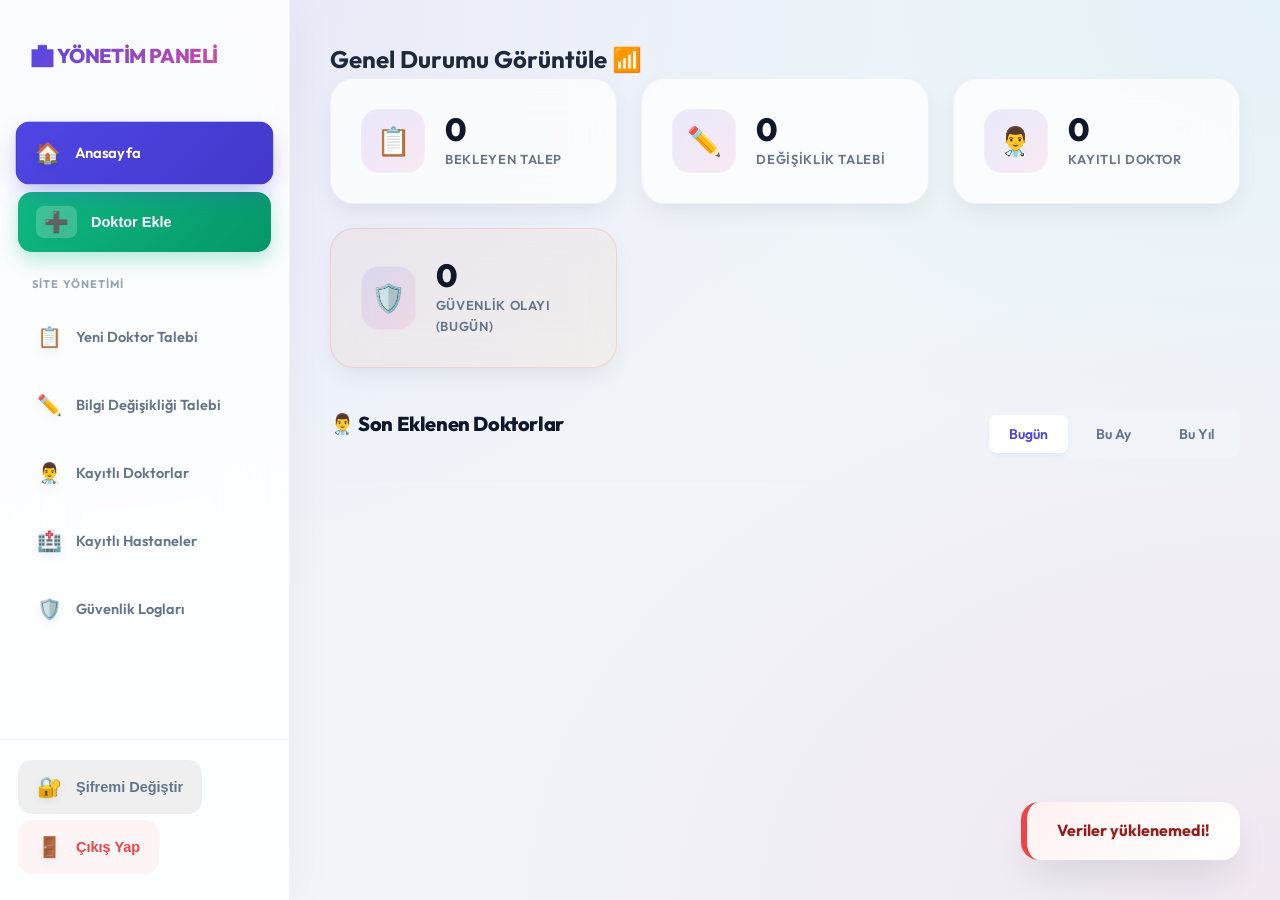
==== commit 85035779: "feat: AI karar motoru ve Siber Güvenlik modülleri entegre edildi, yedek dosyalar temizlendi" ====
--- a/templates/admin.html
+++ b/templates/admin.html
@@ -51,6 +51,10 @@
                         <span class="nav-icon">🏥</span>
                         <span class="nav-text">Kayıtlı Hastaneler</span>
                     </a>
+                    <a href="#" class="nav-item" onclick="switchTab('security')">
+                        <span class="nav-icon">🛡️</span>
+                        <span class="nav-text">Güvenlik Logları</span>
+                    </a>
                 </div>
             </nav>
             <div class="sidebar-footer">
@@ -96,6 +100,13 @@
                                 <span class="dashboard-label">Kayıtlı Doktor</span>
                             </div>
                         </div>
+                        <div class="dashboard-card security-card" onclick="switchTab('security')">
+                            <div class="dashboard-icon">🛡️</div>
+                            <div class="dashboard-info">
+                                <span class="dashboard-value" id="securityEventCount">0</span>
+                                <span class="dashboard-label">Güvenlik Olayı (Bugün)</span>
+                            </div>
+                        </div>
                     </div>
 
                     <!-- Son Eklenen Doktorlar Tablosu (Zaman Filtresi ile) -->
@@ -179,6 +190,62 @@
                     <div id="hospitalsList" class="hospitals-grid"></div>
                 </div>
             </div>
+
+            <!-- SEKME 5: GÜVENLİK LOGLARI -->
+            <div id="securityTab" class="content-section">
+                <div class="content-header">
+                    <h2 class="premium-title">🛡️ Güvenlik Logları</h2>
+                </div>
+                <div class="content-body">
+                    <!-- Güvenlik İstatistikleri Kartları -->
+                    <div class="security-stats-grid">
+                        <div class="security-stat-card">
+                            <div class="stat-icon">🔐</div>
+                            <div class="stat-info">
+                                <span class="stat-value" id="statFailedLogins">0</span>
+                                <span class="stat-label">Başarısız Giriş</span>
+                            </div>
+                        </div>
+                        <div class="security-stat-card">
+                            <div class="stat-icon">🚫</div>
+                            <div class="stat-info">
+                                <span class="stat-value" id="statBlockedIPs">0</span>
+                                <span class="stat-label">Engellenen IP</span>
+                            </div>
+                        </div>
+                        <div class="security-stat-card">
+                            <div class="stat-icon">🤖</div>
+                            <div class="stat-info">
+                                <span class="stat-value" id="statBotsDetected">0</span>
+                                <span class="stat-label">Bot Tespit</span>
+                            </div>
+                        </div>
+                        <div class="security-stat-card">
+                            <div class="stat-icon">📊</div>
+                            <div class="stat-info">
+                                <span class="stat-value" id="statTotalEvents">0</span>
+                                <span class="stat-label">Toplam Olay</span>
+                            </div>
+                        </div>
+                    </div>
+
+                    <!-- Tab Seçici: Güvenlik Olayları / Denetim Kayıtları -->
+                    <div class="security-log-tabs">
+                        <button class="security-tab-btn active" onclick="switchSecurityTab('events')">🔒 Güvenlik Olayları</button>
+                        <button class="security-tab-btn" onclick="switchSecurityTab('audit')">📋 Denetim Kayıtları</button>
+                    </div>
+
+                    <!-- Güvenlik Olayları Tablosu -->
+                    <div id="securityEventsSection" class="security-log-section">
+                        <div id="securityEventsList" class="security-events-table"></div>
+                    </div>
+
+                    <!-- Denetim Kayıtları Tablosu -->
+                    <div id="auditLogsSection" class="security-log-section" style="display:none;">
+                        <div id="auditLogsList" class="security-events-table"></div>
+                    </div>
+                </div>
+            </div>
         </div>
 
         <!-- --- MODALLAR --- -->
@@ -188,11 +255,13 @@
             <div class="modal-content">
                 <span class="modal-close" onclick="closeModal()">&times;</span>
                 <div class="modal-tabs">
-                    <button class="modal-tab-btn active" onclick="switchModalTab('info')">Kullanıcı Bilgileri</button>
-                    <button class="modal-tab-btn" onclick="switchModalTab('scores')">Site Puanları</button>
+                    <button class="modal-tab-btn active" data-tab="info" onclick="switchModalTab('info')">Kullanıcı Bilgileri</button>
+                    <button class="modal-tab-btn" data-tab="scores" onclick="switchModalTab('scores')">Site Puanları</button>
+                    <button class="modal-tab-btn" data-tab="ai" onclick="switchModalTab('ai')">🤖 AI Sonuçları</button>
                 </div>
                 <div id="modalUserInfo" class="modal-tab active"></div>
                 <div id="modalScores" class="modal-tab"></div>
+                <div id="modalAIResults" class="modal-tab"></div>
             </div>
         </div>
 
@@ -406,6 +475,9 @@
 
                 // Dashboard'daki son eklenen doktorları render et
                 renderRecentDoctors('today'); // Varsayılan olarak bugün
+
+                // Güvenlik istatistiklerini yükle (Dashboard kartı için)
+                loadSecurityStats();
             } catch (err) {
                 console.error("Veri yükleme hatası:", err);
                 showToast("Veriler yüklenemedi!", "error");
@@ -422,24 +494,46 @@
                 return;
             }
 
-            list.innerHTML = pendingDoctors.map(d => `
+            list.innerHTML = pendingDoctors.map(d => {
+                // AI Önerisi Badge
+                let aiBadge = '';
+                const aiData = d.site_puanlari?._ai?._ai_recommendation;
+                if (aiData) {
+                    const badgeClass = aiData.karar === 'onayla' ? 'ai-badge-approve' :
+                                       aiData.karar === 'reddet' ? 'ai-badge-reject' : 'ai-badge-review';
+                    const badgeIcon = aiData.karar === 'onayla' ? '🟢' :
+                                     aiData.karar === 'reddet' ? '🔴' : '🟡';
+                    const badgeText = aiData.karar === 'onayla' ? 'Öner: Onayla' :
+                                     aiData.karar === 'reddet' ? 'Öner: Reddet' : 'Öner: İncele';
+                    aiBadge = `<span class="ai-badge ${badgeClass}" title="AI Güven: ${aiData.guven}% | Risk: ${aiData.risk_skoru} | Bulunma: ${aiData.bulunma}">${badgeIcon} ${badgeText}</span>`;
+                }
+
+                // Risk Skoru Badge
+                let riskBadge = '';
+                if (aiData && aiData.risk_skoru > 0) {
+                    const riskClass = aiData.risk_skoru >= 50 ? 'risk-high' : aiData.risk_skoru >= 25 ? 'risk-medium' : 'risk-low';
+                    riskBadge = `<span class="risk-badge ${riskClass}" title="Risk Faktörleri: ${(aiData.risk_faktorleri || []).join(', ')}">⚠️ Risk: ${aiData.risk_skoru}</span>`;
+                }
+
+                return `
                 <div class="doctor-item" onclick="showDoctorDetail('${d.id}')">
                     <div class="doctor-main">
-                        <h3>${d.unvan || ''} ${d.ad} ${d.soyad}</h3>
+                        <h3>${d.unvan || ''} ${d.ad} ${d.soyad} ${aiBadge}</h3>
                         <div class="doctor-meta">
                             <span class="meta-badge">📌 ${d.brans || '-'}</span>
                             <span class="meta-badge">📍 ${d.sehir || '-'}</span>
                             <span class="meta-badge ${d.durum === 'tamamlandi' ? 'badge-success' : 'badge-timer'}">
                                 ${d.durum === 'tamamlandi' ? '✅ Tarama Bitti' : '⏳ Taranıyor...'}
                             </span>
+                            ${riskBadge}
                         </div>
                     </div>
                     <div class="doctor-actions">
                         <button class="btn btn-danger" onclick="event.stopPropagation(); deleteDoctor('${d.id}')">Sil</button>
                         <button class="btn btn-success" onclick="event.stopPropagation(); approveDoctor('${d.id}')">Onayla</button>
                     </div>
-                </div>
-            `).join('');
+                </div>`;
+            }).join('');
         }
 
         /**
@@ -614,6 +708,9 @@
                 scores.innerHTML = '<div class="empty-state">⏳ Puanlar hesaplanıyor...</div>';
             }
 
+            // AI Sonuçları Sekmesi
+            renderAIResults(doctor);
+
             document.getElementById('doctorModal').style.display = 'flex';
         }
 
@@ -622,7 +719,9 @@
          */
         function renderScoresGrid(doctorId, sitePuanlari, siteSonuclari) {
             const scores = document.getElementById('modalScores');
-            const sorted = Object.entries(sitePuanlari).sort((a, b) => (b[1].puan || 0) - (a[1].puan || 0));
+            const sorted = Object.entries(sitePuanlari)
+                .filter(([key]) => key !== '_ai')
+                .sort((a, b) => (b[1].puan || 0) - (a[1].puan || 0));
 
             scores.innerHTML = `<div class="scores-grid">
                 ${sorted.map(([site, data]) => {
@@ -692,7 +791,8 @@
                 'pending': 'pendingTab',
                 'updates': 'updatesTab',
                 'registered': 'registeredTab',
-                'hospitals': 'hospitalsTab'
+                'hospitals': 'hospitalsTab',
+                'security': 'securityTab'
             };
             document.getElementById(mapping[tab]).classList.add('active');
 
@@ -705,6 +805,10 @@
             else if (tab === 'hospitals') {
                 links[4].classList.add('active');
                 renderHospitals();
+            }
+            else if (tab === 'security') {
+                links[5].classList.add('active');
+                loadSecurityData();
             }
         }
 
@@ -1002,8 +1106,200 @@
         }
 
         function switchModalTab(tab) {
-            document.querySelectorAll('.modal-tab-btn').forEach(b => b.classList.toggle('active'));
-            document.querySelectorAll('.modal-tab').forEach(t => t.classList.toggle('active'));
+            // Tüm butonlardan active kaldır
+            document.querySelectorAll('#doctorModal .modal-tab-btn').forEach(b => b.classList.remove('active'));
+            // Tüm tab içeriklerini gizle
+            document.querySelectorAll('#doctorModal .modal-tab').forEach(t => t.classList.remove('active'));
+
+            // Tıklanan tab'ı aktif yap
+            document.querySelector(`#doctorModal .modal-tab-btn[data-tab="${tab}"]`).classList.add('active');
+
+            // İlgili içeriği göster
+            const tabMap = {
+                'info': 'modalUserInfo',
+                'scores': 'modalScores',
+                'ai': 'modalAIResults'
+            };
+            document.getElementById(tabMap[tab]).classList.add('active');
+        }
+
+        /**
+         * AI Sonuçlarını render eder - Kullanıcı girdileri ile AI eşleşme detayları
+         */
+        function renderAIResults(doctor) {
+            const container = document.getElementById('modalAIResults');
+            const sitePuanlari = doctor.site_puanlari || {};
+            const siteSonuclari = doctor.site_sonuclari || {};
+            const aiRecommendation = sitePuanlari._ai?._ai_recommendation;
+
+            if (!aiRecommendation && Object.keys(sitePuanlari).length === 0) {
+                container.innerHTML = '<div class="empty-state">⏳ AI analizi henüz tamamlanmadı...</div>';
+                return;
+            }
+
+            // AI Karar Önerisi Kartı
+            let aiDecisionHTML = '';
+            if (aiRecommendation) {
+                const kararIcon = aiRecommendation.karar === 'onayla' ? '🟢' :
+                                  aiRecommendation.karar === 'reddet' ? '🔴' : '🟡';
+                const kararText = aiRecommendation.karar === 'onayla' ? 'ONAYLA' :
+                                  aiRecommendation.karar === 'reddet' ? 'REDDET' : 'İNCELE';
+                const kararClass = aiRecommendation.karar === 'onayla' ? 'ai-decision-approve' :
+                                   aiRecommendation.karar === 'reddet' ? 'ai-decision-reject' : 'ai-decision-review';
+                const guvenColor = aiRecommendation.guven >= 60 ? '#10b981' :
+                                   aiRecommendation.guven >= 30 ? '#f59e0b' : '#ef4444';
+
+                aiDecisionHTML = `
+                    <div class="ai-decision-card ${kararClass}">
+                        <div class="ai-decision-header">
+                            <span class="ai-decision-icon">${kararIcon}</span>
+                            <span class="ai-decision-label">AI Karar Önerisi</span>
+                            <span class="ai-decision-value">${kararText}</span>
+                        </div>
+                        <div class="ai-metrics-grid">
+                            <div class="ai-metric">
+                                <div class="ai-metric-label">Güven Skoru</div>
+                                <div class="ai-metric-value" style="color: ${guvenColor}">${aiRecommendation.guven}%</div>
+                                <div class="ai-metric-bar"><div class="ai-metric-bar-fill" style="width: ${aiRecommendation.guven}%; background: ${guvenColor}"></div></div>
+                            </div>
+                            <div class="ai-metric">
+                                <div class="ai-metric-label">Bayesian Skor</div>
+                                <div class="ai-metric-value">${aiRecommendation.bayesian_skor}</div>
+                                <div class="ai-metric-bar"><div class="ai-metric-bar-fill" style="width: ${aiRecommendation.bayesian_skor}%; background: #6366f1"></div></div>
+                            </div>
+                            <div class="ai-metric">
+                                <div class="ai-metric-label">Bulunma Oranı</div>
+                                <div class="ai-metric-value">${aiRecommendation.bulunma}</div>
+                            </div>
+                            <div class="ai-metric">
+                                <div class="ai-metric-label">Risk Skoru</div>
+                                <div class="ai-metric-value" style="color: ${aiRecommendation.risk_skoru >= 50 ? '#ef4444' : aiRecommendation.risk_skoru >= 25 ? '#f59e0b' : '#10b981'}">${aiRecommendation.risk_skoru}</div>
+                                <div class="ai-metric-bar"><div class="ai-metric-bar-fill" style="width: ${aiRecommendation.risk_skoru}%; background: ${aiRecommendation.risk_skoru >= 50 ? '#ef4444' : aiRecommendation.risk_skoru >= 25 ? '#f59e0b' : '#10b981'}"></div></div>
+                            </div>
+                        </div>
+                        ${aiRecommendation.risk_faktorleri && aiRecommendation.risk_faktorleri.length > 0 ? `
+                            <div class="ai-risk-factors">
+                                <div class="ai-risk-title">⚠️ Risk Faktörleri</div>
+                                ${aiRecommendation.risk_faktorleri.map(f => `<div class="ai-risk-item">• ${f}</div>`).join('')}
+                            </div>
+                        ` : ''}
+                    </div>
+                `;
+            }
+
+            // Site Bazlı AI Eşleşme Detayları
+            const siteEntries = Object.entries(sitePuanlari).filter(([key]) => key !== '_ai');
+            let siteMatchHTML = '';
+
+            if (siteEntries.length > 0) {
+                // Kullanıcının girdiği bilgiler
+                const userInput = {
+                    ad: doctor.ad || '-',
+                    soyad: doctor.soyad || '-',
+                    unvan: doctor.unvan || '-',
+                    brans: doctor.brans || '-',
+                    sehir: doctor.sehir || '-',
+                    hastane: doctor.hastane || '-'
+                };
+
+                const fieldLabels = { 'ad': 'Ad', 'soyad': 'Soyad', 'unvan': 'Unvan', 'brans': 'Branş', 'sehir': 'Şehir', 'hastane': 'Hastane' };
+
+                // Puanı yüksekten düşüğe sırala
+                const sortedSites = siteEntries.sort((a, b) => (b[1].puan || 0) - (a[1].puan || 0));
+
+                siteMatchHTML = `
+                    <div class="ai-section-title">🔍 Site Bazlı AI Eşleşme Analizi</div>
+                    <div class="ai-user-input-card">
+                        <div class="ai-user-input-title">📝 Kullanıcının Girdiği Bilgiler</div>
+                        <div class="ai-user-input-grid">
+                            ${Object.entries(fieldLabels).map(([key, label]) => `
+                                <div class="ai-user-input-item">
+                                    <span class="ai-input-label">${label}</span>
+                                    <span class="ai-input-value">${userInput[key]}</span>
+                                </div>
+                            `).join('')}
+                        </div>
+                    </div>
+                    <div class="ai-sites-list">
+                        ${sortedSites.map(([siteName, siteData]) => {
+                            const puan = siteData.puan || 0;
+                            const aiDetay = siteData.ai_detay || {};
+                            const siteSonuc = siteSonuclari[siteName] || {};
+                            const bulundu = siteSonuc.bulundu !== false && Object.keys(siteSonuc).length > 0;
+                            const puanClass = puan >= 70 ? 'ai-match-high' : puan >= 40 ? 'ai-match-medium' : 'ai-match-low';
+
+                            // Temizleme yardımcısı
+                            const clean = (v) => {
+                                if (!v || v === '-') return '-';
+                                let s = String(v).trim();
+                                if (s.length > 150 || s.includes('{') || s.includes('<script')) return 'Gizlendi';
+                                return s;
+                            };
+
+                            // Her alan için karşılaştırma satırları
+                            let fieldRows = '';
+                            if (bulundu) {
+                                fieldRows = Object.entries(fieldLabels).map(([key, label]) => {
+                                    const girilenVal = userInput[key];
+                                    const bulunanVal = clean(siteSonuc[key] || '-');
+                                    const detayPuan = siteData.detay?.[key] || 0;
+                                    const maxPuan = {ad: 10, soyad: 10, unvan: 20, brans: 20, sehir: 20, hastane: 20}[key];
+                                    const matchIcon = detayPuan >= maxPuan ? '✅' : detayPuan > 0 ? '🔶' : '❌';
+
+                                    // AI benzerlik skorunu al
+                                    let similarityInfo = '';
+                                    const simKey = key === 'ad' || key === 'soyad' ? 'isim_benzerlik' : key + '_benzerlik';
+                                    if (aiDetay[simKey] !== undefined) {
+                                        const simPercent = Math.round(aiDetay[simKey] * 100);
+                                        const simColor = simPercent >= 75 ? '#10b981' : simPercent >= 50 ? '#f59e0b' : '#ef4444';
+                                        similarityInfo = `<span class="ai-similarity-badge" style="color: ${simColor}; border-color: ${simColor}20; background: ${simColor}10">AI: ${simPercent}%</span>`;
+                                    }
+
+                                    return `
+                                        <div class="ai-field-row">
+                                            <span class="ai-field-icon">${matchIcon}</span>
+                                            <span class="ai-field-label">${label}</span>
+                                            <span class="ai-field-input">${girilenVal}</span>
+                                            <span class="ai-field-arrow">→</span>
+                                            <span class="ai-field-found">${bulunanVal}</span>
+                                            <span class="ai-field-score">${detayPuan}/${maxPuan}</span>
+                                            ${similarityInfo}
+                                        </div>
+                                    `;
+                                }).join('');
+                            }
+
+                            return `
+                                <div class="ai-site-card ${puanClass}">
+                                    <div class="ai-site-header">
+                                        <div class="ai-site-name">${siteName}</div>
+                                        <div class="ai-site-score">
+                                            ${bulundu ? `<span class="ai-score-number">${puan}</span><span class="ai-score-total">/100</span>` : '<span class="ai-not-found">Veri Bulunamadı</span>'}
+                                        </div>
+                                    </div>
+                                    ${bulundu ? `
+                                        <div class="ai-site-progress">
+                                            <div class="ai-site-progress-fill" style="width: ${puan}%"></div>
+                                        </div>
+                                        <div class="ai-field-rows">
+                                            ${fieldRows}
+                                        </div>
+                                    ` : `
+                                        <div class="ai-no-data-msg">Bu sitede doktora ait kayıt bulunamadı.</div>
+                                    `}
+                                </div>
+                            `;
+                        }).join('')}
+                    </div>
+                `;
+            }
+
+            container.innerHTML = `
+                <div class="ai-results-container">
+                    ${aiDecisionHTML}
+                    ${siteMatchHTML}
+                </div>
+            `;
         }
 
         function logout() { window.location.href = '/api/logout'; }
@@ -1272,6 +1568,174 @@
 
         // İlk yükleme
         loadData();
+
+        // =============================================
+        // GÜVENLİK LOGLARI FONKSİYONLARI
+        // =============================================
+
+        /**
+         * Güvenlik istatistiklerini yükler (Dashboard kartı için)
+         */
+        async function loadSecurityStats() {
+            try {
+                const res = await fetch('/api/security-stats');
+                const stats = await res.json();
+                document.getElementById('securityEventCount').textContent = stats.total_events || 0;
+            } catch(err) {
+                console.error('Güvenlik istatistikleri yüklenemedi:', err);
+            }
+        }
+
+        /**
+         * Güvenlik olayları ve denetim kayıtlarını yükler
+         */
+        async function loadSecurityData() {
+            try {
+                const [events, logs, stats] = await Promise.all([
+                    fetch('/api/security-events').then(r => r.json()),
+                    fetch('/api/audit-logs').then(r => r.json()),
+                    fetch('/api/security-stats').then(r => r.json())
+                ]);
+
+                // İstatistik kartlarını güncelle
+                document.getElementById('statFailedLogins').textContent = stats.failed_logins || 0;
+                document.getElementById('statBlockedIPs').textContent = stats.blocked_ips || 0;
+                document.getElementById('statBotsDetected').textContent = stats.bots_detected || 0;
+                document.getElementById('statTotalEvents').textContent = stats.total_events || 0;
+
+                renderSecurityEvents(events);
+                renderAuditLogs(logs);
+            } catch(err) {
+                console.error('Güvenlik verileri yüklenemedi:', err);
+            }
+        }
+
+        /**
+         * Güvenlik olaylarını tabloda gösterir
+         */
+        function renderSecurityEvents(events) {
+            const container = document.getElementById('securityEventsList');
+            if (!events || events.length === 0) {
+                container.innerHTML = '<div class="empty-state">🛡️ Henüz güvenlik olayı yok</div>';
+                return;
+            }
+
+            const eventIcons = {
+                'LOGIN_SUCCESS': '✅',
+                'LOGIN_FAILURE': '❌',
+                'BRUTE_FORCE_LOCK': '🔒',
+                'RATE_LIMITED': '⚠️',
+                'HONEYPOT_TRIGGERED': '🤖',
+                'FORM_SUBMIT': '📝',
+                'LOGOUT': '🚪',
+                'UPDATE_REQUEST': '✏️'
+            };
+
+            const eventColors = {
+                'LOGIN_SUCCESS': 'event-success',
+                'LOGIN_FAILURE': 'event-warning',
+                'BRUTE_FORCE_LOCK': 'event-danger',
+                'RATE_LIMITED': 'event-warning',
+                'HONEYPOT_TRIGGERED': 'event-danger',
+                'FORM_SUBMIT': 'event-info',
+                'LOGOUT': 'event-info',
+                'UPDATE_REQUEST': 'event-info'
+            };
+
+            container.innerHTML = `
+                <table class="security-table">
+                    <thead>
+                        <tr>
+                            <th>Zaman</th>
+                            <th>Olay Tipi</th>
+                            <th>IP Adresi</th>
+                            <th>Detay</th>
+                        </tr>
+                    </thead>
+                    <tbody>
+                        ${events.map(e => {
+                            const icon = eventIcons[e.event_type] || '📌';
+                            const colorClass = eventColors[e.event_type] || 'event-info';
+                            const time = e.timestamp ? new Date(e.timestamp).toLocaleString('tr-TR') : '-';
+                            return `
+                                <tr class="${colorClass}">
+                                    <td>${time}</td>
+                                    <td><span class="event-type-badge ${colorClass}">${icon} ${e.event_type}</span></td>
+                                    <td><code>${e.ip || '-'}</code></td>
+                                    <td class="detail-cell">${e.detail || '-'}</td>
+                                </tr>`;
+                        }).join('')}
+                    </tbody>
+                </table>`;
+        }
+
+        /**
+         * Denetim kayıtlarını tabloda gösterir
+         */
+        function renderAuditLogs(logs) {
+            const container = document.getElementById('auditLogsList');
+            if (!logs || logs.length === 0) {
+                container.innerHTML = '<div class="empty-state">📋 Henüz denetim kaydı yok</div>';
+                return;
+            }
+
+            const actionIcons = {
+                'APPROVE_DOCTOR': '✅',
+                'DELETE_DOCTOR': '🗑️',
+                'EDIT_DOCTOR': '✏️',
+                'ADD_DOCTOR_DIRECT': '➕',
+                'APPROVE_UPDATE': '✅',
+                'REJECT_UPDATE': '❌',
+                'PASSWORD_CHANGE': '🔐',
+                'EDIT_HOSPITAL': '🏥',
+                'DELETE_HOSPITAL': '🗑️'
+            };
+
+            container.innerHTML = `
+                <table class="security-table">
+                    <thead>
+                        <tr>
+                            <th>Zaman</th>
+                            <th>İşlem</th>
+                            <th>Kullanıcı</th>
+                            <th>Hedef</th>
+                            <th>Detay</th>
+                            <th>IP</th>
+                        </tr>
+                    </thead>
+                    <tbody>
+                        ${logs.map(l => {
+                            const icon = actionIcons[l.action] || '📌';
+                            const time = l.timestamp ? new Date(l.timestamp).toLocaleString('tr-TR') : '-';
+                            return `
+                                <tr>
+                                    <td>${time}</td>
+                                    <td><span class="event-type-badge event-info">${icon} ${l.action}</span></td>
+                                    <td>${l.username || '-'}</td>
+                                    <td>${l.target || '-'}</td>
+                                    <td class="detail-cell">${l.detail || '-'}</td>
+                                    <td><code>${l.ip || '-'}</code></td>
+                                </tr>`;
+                        }).join('')}
+                    </tbody>
+                </table>`;
+        }
+
+        /**
+         * Güvenlik logları sekmesi içindeki alt sekmeler arası geçiş
+         */
+        function switchSecurityTab(tab) {
+            document.querySelectorAll('.security-tab-btn').forEach(b => b.classList.remove('active'));
+            if (tab === 'events') {
+                document.getElementById('securityEventsSection').style.display = 'block';
+                document.getElementById('auditLogsSection').style.display = 'none';
+                document.querySelectorAll('.security-tab-btn')[0].classList.add('active');
+            } else {
+                document.getElementById('securityEventsSection').style.display = 'none';
+                document.getElementById('auditLogsSection').style.display = 'block';
+                document.querySelectorAll('.security-tab-btn')[1].classList.add('active');
+            }
+        }
     </script>
 </body>
 
--- a/static/css/admin.css
+++ b/static/css/admin.css
@@ -1,1833 +1,2520 @@
-/* ===== MODERN ADMIN PANEL - PREMIUM VIBRANT THEME ===== */
-@import url('https://fonts.googleapis.com/css2?family=Outfit:wght@300;400;500;600;700;800&display=swap');
-
-:root {
-    --primary: #4f46e5;
-    --primary-light: #818cf8;
-    --secondary: #ec4899;
-    --accent: #06b6d4;
-    --success: #10b981;
-    --warning: #f59e0b;
-    --danger: #ef4444;
-    --background: #f8fafc;
-    --sidebar-bg: rgba(255, 255, 255, 0.85);
-    --card-bg: rgba(255, 255, 255, 0.75);
-    --border: rgba(226, 232, 240, 0.5);
-    --shadow-sm: 0 4px 6px -1px rgba(0, 0, 0, 0.05);
-    --shadow-md: 0 10px 25px -5px rgba(0, 0, 0, 0.08);
-    --shadow-lg: 0 20px 40px -10px rgba(0, 0, 0, 0.12);
-}
-
-* {
-    margin: 0;
-    padding: 0;
-    box-sizing: border-box;
-}
-
-body {
-    font-family: 'Outfit', -apple-system, sans-serif;
-    background: #f1f5f9;
-    background-image:
-        radial-gradient(at 0% 0%, rgba(79, 70, 229, 0.08) 0, transparent 50%),
-        radial-gradient(at 100% 100%, rgba(236, 72, 153, 0.08) 0, transparent 50%),
-        radial-gradient(at 100% 0%, rgba(6, 182, 212, 0.05) 0, transparent 40%);
-    color: #1e293b;
-    line-height: 1.6;
-    min-height: 100vh;
-}
-
-/* ===== LAYOUT ===== */
-.admin-layout {
-    display: flex;
-    min-height: 100vh;
-}
-
-/* ===== SIDEBAR ===== */
-.sidebar {
-    width: 290px;
-    background: var(--sidebar-bg);
-    backdrop-filter: blur(30px) saturate(180%);
-    border-right: 1px solid var(--border);
-    display: flex;
-    flex-direction: column;
-    box-shadow: 10px 0 40px rgba(0, 0, 0, 0.03);
-    position: fixed;
-    height: 100vh;
-    z-index: 100;
-}
-
-.sidebar-header {
-    padding: 40px 30px;
-}
-
-.sidebar-header h1 {
-    font-size: 20px;
-    font-weight: 800;
-    background: linear-gradient(135deg, var(--primary) 0%, var(--secondary) 100%);
-    -webkit-background-clip: text;
-    background-clip: text;
-    -webkit-text-fill-color: transparent;
-    letter-spacing: -0.03em;
-    display: flex;
-    align-items: center;
-    gap: 12px;
-}
-
-.sidebar-nav {
-    flex: 1;
-    padding: 10px 18px;
-    overflow-y: auto;
-}
-
-.nav-section-title {
-    font-size: 11px;
-    font-weight: 700;
-    text-transform: uppercase;
-    color: #94a3b8;
-    margin: 24px 0 12px 14px;
-    letter-spacing: 0.1em;
-}
-
-.nav-item {
-    display: flex;
-    align-items: center;
-    padding: 14px 18px;
-    color: #64748b;
-    text-decoration: none;
-    transition: all 0.3s cubic-bezier(0.4, 0, 0.2, 1);
-    cursor: pointer;
-    border-radius: 14px;
-    margin-bottom: 6px;
-    font-weight: 600;
-    font-size: 14.5px;
-    border: 1px solid transparent;
-}
-
-.nav-item:hover {
-    background: rgba(255, 255, 255, 0.5);
-    color: var(--primary);
-    transform: translateX(4px);
-    border-color: rgba(79, 70, 229, 0.1);
-}
-
-.nav-item.active {
-    background: linear-gradient(135deg, var(--primary) 0%, #4338ca 100%);
-    color: white;
-    box-shadow: 0 10px 25px -5px rgba(79, 70, 229, 0.4);
-    transform: scale(1.02);
-}
-
-.nav-icon {
-    font-size: 20px;
-    margin-right: 14px;
-    filter: drop-shadow(0 4px 4px rgba(0, 0, 0, 0.05));
-}
-
-.sidebar-footer {
-    padding: 20px 18px;
-    border-top: 1px solid var(--border);
-}
-
-.nav-item.logout {
-    color: var(--danger);
-    background: rgba(239, 68, 68, 0.05);
-}
-
-.nav-item.logout:hover {
-    background: var(--danger);
-    color: white;
-}
-
-/* ===== MAIN CONTENT ===== */
-.main-content {
-    flex: 1;
-    margin-left: 290px;
-    padding: 40px;
-    background: transparent;
-}
-
-@keyframes contentFadeIn {
-    from {
-        opacity: 0;
-        transform: translateY(20px) scale(0.98);
-    }
-
-    to {
-        opacity: 1;
-        transform: translateY(0) scale(1);
-    }
-}
-
-.content-section {
-    display: none;
-}
-
-.content-section.active {
-    display: block;
-    animation: contentFadeIn 0.5s cubic-bezier(0.2, 0.8, 0.2, 1);
-}
-
-/* ===== DASHBOARD ===== */
-.dashboard-grid {
-    display: grid;
-    grid-template-columns: repeat(auto-fit, minmax(240px, 1fr));
-    gap: 24px;
-    margin-bottom: 40px;
-}
-
-.dashboard-card {
-    background: var(--card-bg);
-    backdrop-filter: blur(20px);
-    border-radius: 24px;
-    padding: 30px;
-    display: flex;
-    align-items: center;
-    gap: 20px;
-    border: 1px solid var(--border);
-    transition: all 0.4s cubic-bezier(0.175, 0.885, 0.32, 1.275);
-    box-shadow: var(--shadow-md);
-    cursor: pointer;
-}
-
-.dashboard-card:hover {
-    transform: translateY(-8px) scale(1.02);
-    box-shadow: var(--shadow-lg);
-    border-color: var(--primary);
-    background: rgba(255, 255, 255, 0.95);
-}
-
-.dashboard-card:active {
-    transform: translateY(-2px) scale(0.98);
-}
-
-.dashboard-icon {
-    width: 64px;
-    height: 64px;
-    background: linear-gradient(135deg, rgba(79, 70, 229, 0.1) 0%, rgba(236, 72, 153, 0.1) 100%);
-    border-radius: 18px;
-    display: flex;
-    align-items: center;
-    justify-content: center;
-    font-size: 28px;
-    box-shadow: inset 0 0 0 1px rgba(255, 255, 255, 0.2);
-}
-
-.dashboard-info {
-    display: flex;
-    flex-direction: column;
-}
-
-.dashboard-value {
-    font-size: 32px;
-    font-weight: 800;
-    color: #0f172a;
-    line-height: 1;
-    margin-bottom: 4px;
-}
-
-.dashboard-label {
-    font-size: 13px;
-    font-weight: 600;
-    color: #64748b;
-    text-transform: uppercase;
-    letter-spacing: 0.05em;
-}
-
-/* ===== REGISTERED DOCTORS PREMIUM HEADER ===== */
-.registered-header {
-    flex-direction: row;
-    align-items: center !important;
-    justify-content: space-between;
-    gap: 24px;
-    margin-bottom: 40px;
-}
-
-.premium-title {
-    font-size: 32px;
-    font-weight: 800;
-    background: linear-gradient(135deg, #0f172a 0%, #334155 100%);
-    -webkit-background-clip: text;
-    background-clip: text;
-    -webkit-text-fill-color: transparent;
-    letter-spacing: -0.04em;
-    margin: 0;
-}
-
-.filter-bar {
-    display: flex;
-    gap: 16px;
-    justify-content: flex-end;
-    align-items: center;
-    transform: translateY(-5px);
-}
-
-.filter-group select {
-    padding: 12px 20px;
-    border-radius: 14px;
-    background: rgba(255, 255, 255, 0.8);
-    backdrop-filter: blur(10px);
-    border: 1px solid var(--border);
-    font-family: inherit;
-    font-size: 14px;
-    font-weight: 600;
-    color: #475569;
-    cursor: pointer;
-    transition: all 0.3s ease;
-    min-width: 160px;
-    box-shadow: var(--shadow-sm);
-}
-
-.filter-group select:hover {
-    border-color: var(--primary-light);
-    transform: translateY(-2px);
-    box-shadow: var(--shadow-md);
-}
-
-.filter-group select:focus {
-    outline: none;
-    border-color: var(--primary);
-    background: white;
-}
-
-/* ===== DOCTOR & UPDATE ITEMS ===== */
-.doctor-item,
-.update-item {
-    background: var(--card-bg);
-    backdrop-filter: blur(15px);
-    border-radius: 20px;
-    padding: 24px 30px;
-    margin-bottom: 16px;
-    border: 1px solid var(--border);
-    display: flex;
-    justify-content: space-between;
-    align-items: center;
-    transition: all 0.3s cubic-bezier(0.4, 0, 0.2, 1);
-    cursor: pointer;
-    box-shadow: var(--shadow-sm);
-}
-
-.doctor-item:hover,
-.update-item:hover {
-    transform: translateX(8px);
-    border-color: var(--primary-light);
-    box-shadow: var(--shadow-md);
-    background: rgba(255, 255, 255, 0.95);
-}
-
-.doctor-main h3 {
-    font-size: 18px;
-    font-weight: 700;
-    color: #0f172a;
-    margin-bottom: 10px;
-    letter-spacing: -0.01em;
-}
-
-.doctor-meta {
-    display: flex;
-    gap: 10px;
-}
-
-.meta-badge {
-    padding: 6px 14px;
-    border-radius: 10px;
-    font-size: 12px;
-    font-weight: 700;
-    background: rgba(241, 245, 249, 0.8);
-    color: #64748b;
-    border: 1px solid rgba(226, 232, 240, 0.5);
-    display: flex;
-    align-items: center;
-    gap: 6px;
-}
-
-.badge-success {
-    background: rgba(16, 185, 129, 0.1);
-    color: #059669;
-    border-color: rgba(16, 185, 129, 0.2);
-}
-
-.badge-timer {
-    background: rgba(245, 158, 11, 0.1);
-    color: #d97706;
-    border-color: rgba(245, 158, 11, 0.2);
-}
-
-/* ===== BUTTONS ===== */
-.btn {
-    padding: 12px 24px;
-    border-radius: 12px;
-    font-weight: 700;
-    font-size: 14px;
-    cursor: pointer;
-    transition: all 0.3s ease;
-    border: none;
-    display: inline-flex;
-    align-items: center;
-    justify-content: center;
-    gap: 8px;
-}
-
-.btn-success {
-    background: linear-gradient(135deg, #10b981 0%, #059669 100%);
-    color: white;
-    box-shadow: 0 4px 12px rgba(16, 185, 129, 0.3);
-}
-
-.btn-danger {
-    background: linear-gradient(135deg, #ef4444 0%, #dc2626 100%);
-    color: white;
-    box-shadow: 0 4px 12px rgba(239, 68, 68, 0.25);
-}
-
-.btn:hover {
-    transform: translateY(-2px);
-    filter: brightness(1.1);
-    box-shadow: 0 8px 16px rgba(0, 0, 0, 0.1);
-}
-
-/* ===== MODAL ===== */
-.modal {
-    background: rgba(15, 23, 42, 0.6);
-    backdrop-filter: blur(12px);
-}
-
-.modal-content {
-    background: rgba(255, 255, 255, 0.95);
-    border-radius: 32px;
-    border: 1px solid rgba(255, 255, 255, 0.3);
-    box-shadow: 0 30px 60px -12px rgba(0, 0, 0, 0.25);
-    padding: 40px;
-    max-width: 800px;
-    width: 90%;
-    animation: modalSlideUp 0.5s cubic-bezier(0.19, 1, 0.22, 1);
-}
-
-@keyframes modalSlideUp {
-    from {
-        opacity: 0;
-        transform: translateY(40px) scale(0.95);
-    }
-
-    to {
-        opacity: 1;
-        transform: translateY(0) scale(1);
-    }
-}
-
-.modal-tabs {
-    background: #f1f5f9;
-    padding: 6px;
-    border-radius: 16px;
-    display: flex;
-    gap: 4px;
-    margin-bottom: 30px;
-}
-
-.modal-tab-btn {
-    flex: 1;
-    padding: 12px;
-    border-radius: 12px;
-    background: transparent;
-    border: none;
-    font-weight: 700;
-    color: #64748b;
-    cursor: pointer;
-    transition: all 0.3s ease;
-}
-
-.modal-tab-btn.active {
-    background: white;
-    color: var(--primary);
-    box-shadow: var(--shadow-sm);
-}
-
-/* ===== SCORE GRID ===== */
-.scores-grid {
-    display: grid;
-    grid-template-columns: repeat(auto-fill, minmax(180px, 1fr));
-    gap: 16px;
-}
-
-.score-card {
-    border-radius: 20px;
-    padding: 20px;
-    border: 1px solid var(--border);
-    transition: all 0.3s ease;
-    text-align: center;
-}
-
-.score-card.score-high {
-    background: linear-gradient(135deg, rgba(16, 185, 129, 0.1) 0%, rgba(16, 185, 129, 0.05) 100%);
-    border-color: rgba(16, 185, 129, 0.2);
-}
-
-.score-card.score-medium {
-    background: linear-gradient(135deg, rgba(245, 158, 11, 0.1) 0%, rgba(245, 158, 11, 0.05) 100%);
-    border-color: rgba(245, 158, 11, 0.2);
-}
-
-.score-card.score-low {
-    background: linear-gradient(135deg, rgba(239, 68, 68, 0.1) 0%, rgba(239, 68, 68, 0.05) 100%);
-    border-color: rgba(239, 68, 68, 0.2);
-}
-
-.score-card:hover {
-    transform: scale(1.05);
-    background: white;
-    box-shadow: var(--shadow-md);
-}
-
-.score-site-name {
-    font-size: 13px;
-    font-weight: 700;
-    margin-bottom: 12px;
-    text-transform: uppercase;
-    letter-spacing: 0.05em;
-}
-
-.score-value {
-    font-size: 28px;
-    font-weight: 800;
-    margin-bottom: 8px;
-}
-
-.score-bar {
-    height: 6px;
-    background: rgba(0, 0, 0, 0.05);
-    border-radius: 10px;
-    overflow: hidden;
-}
-
-.score-bar-fill {
-    height: 100%;
-    border-radius: 10px;
-}
-
-.score-high .score-bar-fill {
-    background: var(--success);
-}
-
-.score-medium .score-bar-fill {
-    background: var(--warning);
-}
-
-.score-low .score-bar-fill {
-    background: var(--danger);
-}
-
-.score-high .score-value {
-    color: #059669;
-}
-
-.score-medium .score-value {
-    color: #d97706;
-}
-
-.score-low .score-value {
-    color: #dc2626;
-}
-
-/* ===== FORMS ===== */
-.form-group {
-    margin-bottom: 24px;
-}
-
-.form-group label {
-    display: block;
-    margin-bottom: 10px;
-    font-weight: 700;
-    color: #475569;
-    font-size: 13.5px;
-    letter-spacing: 0.02em;
-}
-
-.form-group input,
-.form-group select,
-.form-group textarea {
-    width: 100%;
-    padding: 15px 20px;
-    background: #f8fafc;
-    border: 2px solid #e2e8f0;
-    border-radius: 14px;
-    font-family: inherit;
-    font-size: 15px;
-    color: #1e293b;
-    transition: all 0.3s ease;
-}
-
-.form-group input:focus,
-.form-group select:focus,
-.form-group textarea:focus {
-    outline: none;
-    border-color: var(--primary);
-    background: white;
-    box-shadow: 0 0 0 4px rgba(79, 70, 229, 0.1);
-}
-
-.form-actions {
-    display: flex;
-    justify-content: flex-end;
-    gap: 12px;
-    margin-top: 30px;
-}
-
-.meta-badge.badge-success {
-    background: linear-gradient(135deg, #f0fdf4 0%, #dcfce7 100%);
-    color: #166534;
-    border-color: rgba(34, 197, 94, 0.2);
-}
-
-.meta-badge.badge-timer {
-    background: linear-gradient(135deg, #fffbeb 0%, #fef3c7 100%);
-    color: #92400e;
-    border-color: rgba(245, 158, 11, 0.2);
-}
-
-.doctor-actions {
-    display: flex;
-    gap: 10px;
-}
-
-/* ===== BUTTONS ===== */
-.btn {
-    padding: 10px 20px;
-    border: none;
-    border-radius: 10px;
-    font-size: 14px;
-    font-weight: 600;
-    cursor: pointer;
-    transition: all 0.2s ease;
-    display: inline-flex;
-    align-items: center;
-    gap: 6px;
-    font-family: inherit;
-}
-
-.btn-success {
-    background: linear-gradient(135deg, #10b981 0%, #059669 100%);
-    color: white;
-    box-shadow: 0 4px 12px rgba(16, 185, 129, 0.3);
-}
-
-.btn-success:hover {
-    transform: translateY(-2px);
-    box-shadow: 0 6px 20px rgba(16, 185, 129, 0.4);
-}
-
-.btn-danger {
-    background: linear-gradient(135deg, #f87171 0%, #ef4444 100%);
-    color: white;
-    box-shadow: 0 4px 12px rgba(239, 68, 68, 0.3);
-}
-
-.btn-danger:hover {
-    transform: translateY(-2px);
-    box-shadow: 0 6px 20px rgba(239, 68, 68, 0.4);
-}
-
-.btn-edit {
-    background: linear-gradient(135deg, #3b82f6 0%, #2563eb 100%);
-    color: white;
-    box-shadow: 0 4px 12px rgba(59, 130, 246, 0.3);
-}
-
-.btn-edit:hover {
-    transform: translateY(-2px);
-    box-shadow: 0 6px 20px rgba(59, 130, 246, 0.4);
-}
-
-.btn-secondary {
-    background: #f1f5f9;
-    color: #475569;
-}
-
-.btn-secondary:hover {
-    background: #e2e8f0;
-}
-
-.btn-primary {
-    background: linear-gradient(135deg, #3b82f6 0%, #2563eb 100%);
-    color: white;
-    box-shadow: 0 4px 12px rgba(59, 130, 246, 0.3);
-}
-
-.btn-primary:hover {
-    transform: translateY(-2px);
-    box-shadow: 0 6px 20px rgba(59, 130, 246, 0.4);
-}
-
-/* ===== UPDATE ITEMS ===== */
-.update-main {
-    flex: 1;
-}
-
-.update-item h3 {
-    font-size: 17px;
-    color: #0f172a;
-    margin-bottom: 8px;
-    font-weight: 600;
-}
-
-.update-date {
-    font-size: 13px;
-    color: #64748b;
-    margin-bottom: 14px;
-}
-
-.changes-list {
-    display: flex;
-    flex-wrap: wrap;
-    gap: 10px;
-}
-
-.change-badge {
-    padding: 8px 14px;
-    background: linear-gradient(135deg, #fef3c7 0%, #fde68a 100%);
-    border-radius: 8px;
-    font-size: 13px;
-    color: #92400e;
-    font-weight: 500;
-    border: 1px solid rgba(251, 191, 36, 0.3);
-}
-
-.change-badge strong {
-    color: #b45309;
-    margin-right: 4px;
-}
-
-/* ===== EMPTY STATE ===== */
-.empty-state {
-    text-align: center;
-    padding: 80px 40px;
-    color: #64748b;
-    font-size: 16px;
-    background: rgba(255, 255, 255, 0.6);
-    border-radius: 20px;
-    border: 2px dashed #e2e8f0;
-}
-
-/* ===== MODAL ===== */
-.modal {
-    display: none;
-    position: fixed;
-    top: 0;
-    left: 0;
-    width: 100%;
-    height: 100%;
-    background: rgba(15, 23, 42, 0.6);
-    align-items: center;
-    justify-content: center;
-    z-index: 1000;
-    backdrop-filter: blur(8px);
-}
-
-.modal-content {
-    background: white;
-    width: 90%;
-    max-width: 720px;
-    border-radius: 24px;
-    padding: 36px;
-    position: relative;
-    max-height: 90vh;
-    overflow-y: auto;
-    box-shadow: 0 25px 80px rgba(0, 0, 0, 0.25);
-    animation: modalSlideIn 0.3s ease;
-}
-
-@keyframes modalSlideIn {
-    from {
-        opacity: 0;
-        transform: scale(0.95) translateY(20px);
-    }
-
-    to {
-        opacity: 1;
-        transform: scale(1) translateY(0);
-    }
-}
-
-.modal-close {
-    position: absolute;
-    top: 20px;
-    right: 24px;
-    font-size: 28px;
-    color: #94a3b8;
-    cursor: pointer;
-    line-height: 1;
-    transition: all 0.2s;
-    width: 40px;
-    height: 40px;
-    display: flex;
-    align-items: center;
-    justify-content: center;
-    border-radius: 10px;
-}
-
-.modal-close:hover {
-    color: #ef4444;
-    background: #fef2f2;
-}
-
-.modal-tabs {
-    display: flex;
-    gap: 6px;
-    padding: 6px;
-    background: #f1f5f9;
-    border-radius: 14px;
-    margin-bottom: 28px;
-}
-
-.modal-tab-btn {
-    flex: 1;
-    padding: 14px 20px;
-    background: transparent;
-    border: none;
-    border-radius: 10px;
-    color: #64748b;
-    font-weight: 600;
-    cursor: pointer;
-    transition: all 0.2s;
-    font-size: 14px;
-    font-family: inherit;
-}
-
-.modal-tab-btn:hover {
-    color: #3b82f6;
-}
-
-.modal-tab-btn.active {
-    background: white;
-    color: #0f172a;
-    box-shadow: 0 2px 8px rgba(0, 0, 0, 0.08);
-}
-
-.modal-tab {
-    display: none;
-}
-
-.modal-tab.active {
-    display: block;
-}
-
-/* ===== DETAIL GRID ===== */
-.detail-grid {
-    display: grid;
-    grid-template-columns: 1fr 1fr;
-    gap: 14px;
-}
-
-.detail-item {
-    padding: 16px 20px;
-    background: linear-gradient(135deg, #f8fafc 0%, #f1f5f9 100%);
-    border-radius: 12px;
-    font-size: 14px;
-}
-
-.detail-item.detail-full {
-    grid-column: 1 / -1;
-}
-
-.detail-item strong {
-    color: #3b82f6;
-    margin-right: 8px;
-    font-weight: 600;
-}
-
-/* ===== DETAIL SECTIONS ===== */
-.detail-section {
-    margin-bottom: 28px;
-}
-
-.section-title {
-    font-size: 16px;
-    color: #0f172a;
-    margin-bottom: 18px;
-    font-weight: 600;
-    display: flex;
-    align-items: center;
-    gap: 10px;
-}
-
-.changes-preview {
-    background: linear-gradient(135deg, #fef3c7 0%, #fde68a 100%);
-    border-radius: 14px;
-    padding: 20px;
-    border: 1px solid #fcd34d;
-}
-
-.change-row {
-    display: flex;
-    align-items: center;
-    gap: 14px;
-    padding: 12px 0;
-    border-bottom: 1px solid rgba(251, 191, 36, 0.3);
-}
-
-.change-row:last-child {
-    border-bottom: none;
-}
-
-.change-field {
-    font-weight: 600;
-    color: #92400e;
-    min-width: 100px;
-    text-transform: capitalize;
-}
-
-.change-old {
-    padding: 6px 14px;
-    background: rgba(239, 68, 68, 0.15);
-    color: #dc2626;
-    border-radius: 8px;
-    text-decoration: line-through;
-    font-size: 14px;
-}
-
-.change-arrow {
-    color: #f59e0b;
-    font-size: 20px;
-    font-weight: bold;
-}
-
-.change-new {
-    padding: 6px 14px;
-    background: rgba(16, 185, 129, 0.15);
-    color: #059669;
-    border-radius: 8px;
-    font-weight: 600;
-    font-size: 14px;
-}
-
-/* ===== SCORE STYLES ===== */
-.score-summary {
-    background: linear-gradient(135deg, #6366f1 0%, #8b5cf6 100%);
-    border-radius: 20px;
-    padding: 32px;
-    text-align: center;
-    margin-bottom: 24px;
-    box-shadow: 0 8px 30px rgba(99, 102, 241, 0.3);
-}
-
-.score-avg {
-    display: flex;
-    flex-direction: column;
-    align-items: center;
-    gap: 6px;
-}
-
-.avg-value {
-    font-size: 56px;
-    font-weight: 700;
-    color: white;
-    line-height: 1;
-}
-
-.avg-label {
-    font-size: 15px;
-    color: rgba(255, 255, 255, 0.9);
-    font-weight: 500;
-}
-
-.scores-grid {
-    display: grid;
-    grid-template-columns: repeat(auto-fill, minmax(180px, 1fr));
-    gap: 14px;
-}
-
-.score-card {
-    background: white;
-    border-radius: 14px;
-    padding: 20px;
-    border: 1px solid #e2e8f0;
-    transition: all 0.2s;
-}
-
-.score-card:hover {
-    transform: translateY(-3px);
-    box-shadow: 0 8px 25px rgba(0, 0, 0, 0.1);
-}
-
-.score-site-name {
-    font-size: 13px;
-    font-weight: 600;
-    color: #64748b;
-    margin-bottom: 10px;
-}
-
-.score-value {
-    font-size: 32px;
-    font-weight: 700;
-    margin-bottom: 14px;
-}
-
-.score-value span {
-    font-size: 16px;
-    font-weight: 500;
-    color: #94a3b8;
-}
-
-.score-bar {
-    height: 8px;
-    background: #e2e8f0;
-    border-radius: 4px;
-    overflow: hidden;
-}
-
-.score-bar-fill {
-    height: 100%;
-    border-radius: 4px;
-    transition: width 0.6s ease;
-}
-
-.score-high .score-value {
-    color: #059669;
-}
-
-.score-high .score-bar-fill {
-    background: linear-gradient(90deg, #10b981 0%, #059669 100%);
-}
-
-.score-medium .score-value {
-    color: #f59e0b;
-}
-
-.score-medium .score-bar-fill {
-    background: linear-gradient(90deg, #fbbf24 0%, #f59e0b 100%);
-}
-
-.score-low .score-value {
-    color: #ef4444;
-}
-
-.score-low .score-bar-fill {
-    background: linear-gradient(90deg, #f87171 0%, #ef4444 100%);
-}
-
-/* ===== CONFIRM MODAL ===== */
-.confirm-modal {
-    max-width: 450px;
-    text-align: center;
-    padding: 48px 40px;
-}
-
-.confirm-icon {
-    font-size: 64px;
-    margin-bottom: 24px;
-}
-
-.confirm-modal h3 {
-    font-size: 24px;
-    color: #0f172a;
-    margin-bottom: 14px;
-    font-weight: 700;
-}
-
-.confirm-modal p {
-    color: #64748b;
-    font-size: 15px;
-    margin-bottom: 32px;
-    line-height: 1.7;
-}
-
-.confirm-actions {
-    display: flex;
-    gap: 14px;
-    justify-content: center;
-}
-
-/* ===== EDIT MODAL ===== */
-.edit-modal {
-    max-width: 600px;
-}
-
-.edit-modal-title {
-    font-size: 22px;
-    color: #0f172a;
-    margin-bottom: 28px;
-    font-weight: 700;
-    display: flex;
-    align-items: center;
-    gap: 10px;
-}
-
-.edit-form {
-    display: flex;
-    flex-direction: column;
-    gap: 20px;
-}
-
-.form-row {
-    display: flex;
-    gap: 16px;
-}
-
-.form-group {
-    flex: 1;
-    display: flex;
-    flex-direction: column;
-    gap: 8px;
-}
-
-.form-group.full-width {
-    width: 100%;
-}
-
-.form-group label {
-    font-size: 14px;
-    font-weight: 600;
-    color: #374151;
-}
-
-.form-group input,
-.form-group select {
-    padding: 14px 18px;
-    border: 2px solid #e2e8f0;
-    border-radius: 12px;
-    font-size: 15px;
-    transition: all 0.2s;
-    background: #f8fafc;
-    font-family: inherit;
-}
-
-.form-group input:focus,
-.form-group select:focus {
-    outline: none;
-    border-color: #3b82f6;
-    background: white;
-    box-shadow: 0 0 0 4px rgba(59, 130, 246, 0.12);
-}
-
-.form-group input::placeholder {
-    color: #94a3b8;
-}
-
-.form-group select {
-    cursor: pointer;
-    appearance: none;
-    background-image: url("data:image/svg+xml,%3Csvg xmlns='http://www.w3.org/2000/svg' width='20' height='20' viewBox='0 0 24 24' fill='none' stroke='%2364748b' stroke-width='2' stroke-linecap='round' stroke-linejoin='round'%3E%3Cpolyline points='6 9 12 15 18 9'%3E%3C/polyline%3E%3C/svg%3E");
-    background-repeat: no-repeat;
-    background-position: right 16px center;
-    padding-right: 48px;
-}
-
-.form-actions {
-    display: flex;
-    justify-content: flex-end;
-    gap: 14px;
-    margin-top: 12px;
-    padding-top: 20px;
-    border-top: 1px solid #e2e8f0;
-}
-
-/* ===== TOAST ===== */
-.toast {
-    position: fixed;
-    bottom: 40px;
-    right: 40px;
-    background: white;
-    padding: 16px 30px;
-    border-radius: 18px;
-    box-shadow: var(--shadow-lg);
-    font-weight: 700;
-    opacity: 0;
-    transform: translateY(20px);
-    transition: all 0.4s cubic-bezier(0.18, 0.89, 0.32, 1.28);
-    pointer-events: none;
-    z-index: 2000;
-    display: flex;
-    align-items: center;
-    gap: 12px;
-}
-
-.toast.show {
-    opacity: 1;
-    transform: translateY(0);
-}
-
-.toast-success {
-    border-left: 6px solid var(--success);
-    color: #065f46;
-    background: linear-gradient(135deg, #f0fdf4 0%, #ffffff 100%);
-}
-
-.toast-error {
-    border-left: 6px solid var(--danger);
-    color: #991b1b;
-    background: linear-gradient(135deg, #fef2f2 0%, #ffffff 100%);
-}
-
-/* ===== SCROLLBAR ===== */
-::-webkit-scrollbar {
-    width: 8px;
-}
-
-::-webkit-scrollbar-track {
-    background: transparent;
-}
-
-::-webkit-scrollbar-thumb {
-    background: #cbd5e1;
-    border-radius: 10px;
-}
-
-::-webkit-scrollbar-thumb:hover {
-    background: #94a3b8;
-}
-
-/* ===== RESPONSIVE ===== */
-@media (max-width: 1024px) {
-    .sidebar {
-        width: 80px;
-    }
-
-    .nav-text,
-    .nav-section-title,
-    .sidebar-header h1 span {
-        display: none;
-    }
-
-    .main-content {
-        margin-left: 80px;
-    }
-}
-
-@media (max-width: 768px) {
-    .admin-layout {
-        flex-direction: column;
-    }
-
-    .sidebar {
-        width: 100%;
-        height: auto;
-        position: relative;
-        border-right: none;
-        border-bottom: 1px solid var(--border);
-    }
-
-    .main-content {
-        margin-left: 0;
-        padding: 24px;
-    }
-
-    .doctor-item {
-        flex-direction: column;
-        align-items: flex-start;
-        gap: 20px;
-    }
-
-    .doctor-actions {
-        width: 100%;
-        justify-content: space-between;
-    }
-}
-
-/* ===== SCORE DETAIL VIEW ===== */
-.score-detail-view {
-    animation: contentFadeIn 0.4s ease;
-}
-
-.detail-header {
-    display: flex;
-    align-items: center;
-    justify-content: space-between;
-    margin-bottom: 30px;
-}
-
-.btn-back {
-    background: #f1f5f9;
-    padding: 10px 20px;
-    border-radius: 12px;
-    font-weight: 700;
-    color: #475569;
-    cursor: pointer;
-    border: none;
-}
-
-.total-score-badge {
-    background: linear-gradient(135deg, var(--primary) 0%, var(--secondary) 100%);
-    color: white;
-    padding: 10px 20px;
-    border-radius: 14px;
-    font-weight: 800;
-    font-size: 20px;
-    box-shadow: var(--shadow-md);
-}
-
-.found-info {
-    background: #f8fafc;
-    padding: 20px;
-    border-radius: 16px;
-    margin-bottom: 24px;
-}
-
-.found-grid {
-    display: grid;
-    grid-template-columns: repeat(auto-fit, minmax(180px, 1fr));
-    gap: 16px;
-    background: #f8fafc;
-    padding: 24px;
-    border-radius: 20px;
-    margin-bottom: 30px;
-    border: 1px solid var(--border);
-}
-
-.points-list {
-    display: flex;
-    flex-direction: column;
-    gap: 18px;
-}
-
-.point-row {
-    display: flex;
-    align-items: center;
-    gap: 20px;
-}
-
-.point-label {
-    width: 80px;
-    font-weight: 600;
-    font-size: 14px;
-    color: #475569;
-}
-
-.p-bar {
-    flex: 1;
-    height: 10px;
-    background: #f1f5f9;
-    border-radius: 10px;
-    overflow: hidden;
-}
-
-.p-bar div {
-    height: 100%;
-    background: linear-gradient(90deg, var(--primary) 0%, var(--accent) 100%);
-    border-radius: 10px;
-    transition: width 1s cubic-bezier(0.2, 0.8, 0.2, 1);
-}
-
-.point-value {
-    width: 60px;
-    text-align: right;
-    font-weight: 700;
-    font-size: 14px;
-    color: #1e293b;
-}
-
-/* ===== DOKTOR EKLE BUTTON ===== */
-.nav-item.add-doctor-btn {
-    background: linear-gradient(135deg, #10b981 0%, #059669 100%);
-    color: white;
-    margin: 8px 0 16px 0;
-    box-shadow: 0 8px 20px rgba(16, 185, 129, 0.3);
-    border: none;
-    width: 100%;
-    text-align: left;
-}
-
-.nav-item.add-doctor-btn:hover {
-    transform: translateY(-2px) scale(1.02);
-    box-shadow: 0 12px 28px rgba(16, 185, 129, 0.4);
-    background: linear-gradient(135deg, #059669 0%, #047857 100%);
-}
-
-.nav-item.add-doctor-btn .nav-icon {
-    background: rgba(255, 255, 255, 0.2);
-    padding: 4px 8px;
-    border-radius: 8px;
-}
-
-/* ===== DOKTOR EKLE MODAL ===== */
-.add-doctor-modal {
-    max-width: 600px;
-}
-
-.add-doctor-modal-title {
-    font-size: 24px;
-    font-weight: 800;
-    color: #0f172a;
-    margin-bottom: 8px;
-    text-align: center;
-}
-
-.add-doctor-subtitle {
-    text-align: center;
-    color: #64748b;
-    font-size: 14px;
-    margin-bottom: 28px;
-}
-
-.form-row {
-    display: grid;
-    grid-template-columns: 1fr 1fr;
-    gap: 20px;
-}
-
-.form-group.full-width {
-    grid-column: span 2;
-}
-
-/* ===== KAYITLI HASTANELER ===== */
-.hospital-search {
-    margin-bottom: 24px;
-}
-
-.hospital-search input {
-    width: 100%;
-    padding: 16px 24px;
-    border: 2px solid #e2e8f0;
-    border-radius: 16px;
-    font-size: 15px;
-    font-family: inherit;
-    background: rgba(255, 255, 255, 0.8);
-    transition: all 0.3s ease;
-}
-
-.hospital-search input:focus {
-    outline: none;
-    border-color: var(--primary);
-    background: white;
-    box-shadow: 0 0 0 4px rgba(79, 70, 229, 0.1);
-}
-
-.hospitals-grid {
-    display: flex;
-    flex-direction: column;
-    gap: 12px;
-}
-
-.hospital-card {
-    display: flex;
-    align-items: center;
-    gap: 20px;
-    padding: 20px 28px;
-    background: linear-gradient(135deg, rgba(255, 255, 255, 0.9) 0%, rgba(248, 250, 252, 0.9) 100%);
-    backdrop-filter: blur(15px);
-    border-radius: 16px;
-    border: 1px solid var(--border);
-    transition: all 0.3s ease;
-    box-shadow: var(--shadow-sm);
-    position: relative;
-    overflow: hidden;
-}
-
-.hospital-card::before {
-    content: '';
-    position: absolute;
-    left: 0;
-    top: 0;
-    bottom: 0;
-    width: 4px;
-    background: linear-gradient(180deg, var(--primary) 0%, var(--accent) 100%);
-    border-radius: 4px 0 0 4px;
-    opacity: 0;
-    transition: opacity 0.3s ease;
-}
-
-.hospital-card:hover {
-    transform: translateX(8px);
-    box-shadow: var(--shadow-md);
-    border-color: var(--primary-light);
-    background: white;
-}
-
-.hospital-card:hover::before {
-    opacity: 1;
-}
-
-.hospital-icon {
-    width: 48px;
-    height: 48px;
-    background: linear-gradient(135deg, rgba(79, 70, 229, 0.1) 0%, rgba(6, 182, 212, 0.1) 100%);
-    border-radius: 14px;
-    display: flex;
-    align-items: center;
-    justify-content: center;
-    font-size: 24px;
-    flex-shrink: 0;
-}
-
-.hospital-info {
-    flex: 1;
-    min-width: 0;
-}
-
-.hospital-name {
-    font-size: 15px;
-    font-weight: 700;
-    color: #0f172a;
-    margin-bottom: 4px;
-    white-space: nowrap;
-    overflow: hidden;
-    text-overflow: ellipsis;
-}
-
-.hospital-meta {
-    font-size: 13px;
-    color: #64748b;
-    font-weight: 500;
-    display: flex;
-    align-items: center;
-    gap: 6px;
-}
-
-.hospital-meta::before {
-    content: '👨‍⚕️';
-    font-size: 12px;
-}
-
-/* ===== UPDATE REQUEST CHANGES PREVIEW ===== */
-.changes-preview-box {
-    margin-top: 16px;
-    padding: 16px;
-    background: linear-gradient(135deg, rgba(79, 70, 229, 0.03) 0%, rgba(6, 182, 212, 0.03) 100%);
-    border-radius: 12px;
-    border: 1px solid rgba(79, 70, 229, 0.1);
-}
-
-.change-preview-row {
-    padding: 8px 0;
-    font-size: 13px;
-    color: #475569;
-    display: flex;
-    align-items: center;
-    gap: 8px;
-    border-bottom: 1px solid rgba(226, 232, 240, 0.5);
-}
-
-.change-preview-row:last-child {
-    border-bottom: none;
-    padding-bottom: 0;
-}
-
-.change-preview-row strong {
-    color: #0f172a;
-    font-weight: 700;
-    min-width: 80px;
-}
-
-.old-value {
-    padding: 4px 10px;
-    background: rgba(239, 68, 68, 0.08);
-    color: #dc2626;
-    border-radius: 6px;
-    font-weight: 600;
-    font-size: 12px;
-}
-
-.new-value {
-    padding: 4px 10px;
-    background: rgba(16, 185, 129, 0.08);
-    color: #059669;
-    border-radius: 6px;
-    font-weight: 600;
-    font-size: 12px;
-}
-
-/* ===== DASHBOARD ANALYTICS SECTIONS ===== */
-.analytics-section,
-.recent-doctors-section,
-.site-success-section {
-    margin-top: 40px;
-}
-
-.section-title {
-    font-size: 20px;
-    font-weight: 800;
-    color: #0f172a;
-    margin-bottom: 20px;
-    letter-spacing: -0.02em;
-}
-
-/* İstatistik Kartları Grid */
-.analytics-grid {
-    display: grid;
-    grid-template-columns: repeat(auto-fit, minmax(260px, 1fr));
-    gap: 20px;
-    margin-bottom: 32px;
-}
-
-.analytics-card {
-    background: var(--card-bg);
-    backdrop-filter: blur(15px);
-    border-radius: 20px;
-    padding: 24px;
-    border: 1px solid var(--border);
-    display: flex;
-    gap: 18px;
-    align-items: center;
-    transition: all 0.3s cubic-bezier(0.4, 0, 0.2, 1);
-    box-shadow: var(--shadow-sm);
-}
-
-.analytics-card:hover {
-    transform: translateY(-6px);
-    box-shadow: var(--shadow-lg);
-    border-color: var(--primary-light);
-    background: rgba(255, 255, 255, 0.95);
-}
-
-.analytics-icon {
-    width: 56px;
-    height: 56px;
-    background: linear-gradient(135deg, rgba(79, 70, 229, 0.1) 0%, rgba(6, 182, 212, 0.1) 100%);
-    border-radius: 16px;
-    display: flex;
-    align-items: center;
-    justify-content: center;
-    font-size: 26px;
-    flex-shrink: 0;
-}
-
-.analytics-content {
-    display: flex;
-    flex-direction: column;
-    gap: 4px;
-}
-
-.analytics-label {
-    font-size: 12px;
-    font-weight: 700;
-    color: #64748b;
-    text-transform: uppercase;
-    letter-spacing: 0.05em;
-}
-
-.analytics-value {
-    font-size: 26px;
-    font-weight: 800;
-    color: #0f172a;
-    line-height: 1;
-}
-
-.analytics-count {
-    font-size: 13px;
-    font-weight: 600;
-    color: #94a3b8;
-}
-
-/* Son Eklenen Doktorlar Tablosu */
-.recent-doctors-table {
-    background: var(--card-bg);
-    backdrop-filter: blur(15px);
-    border-radius: 20px;
-    border: 1px solid var(--border);
-    overflow: hidden;
-    box-shadow: var(--shadow-sm);
-}
-
-.recent-table {
-    width: 100%;
-    border-collapse: collapse;
-}
-
-.recent-table thead {
-    background: linear-gradient(135deg, rgba(79, 70, 229, 0.05) 0%, rgba(6, 182, 212, 0.05) 100%);
-}
-
-.recent-table th {
-    padding: 16px 20px;
-    text-align: left;
-    font-size: 13px;
-    font-weight: 700;
-    color: #475569;
-    text-transform: uppercase;
-    letter-spacing: 0.05em;
-    border-bottom: 2px solid var(--border);
-}
-
-.recent-table tbody tr {
-    border-bottom: 1px solid var(--border);
-    transition: all 0.2s ease;
-    cursor: pointer;
-}
-
-.recent-table tbody tr:hover {
-    background: rgba(79, 70, 229, 0.02);
-    transform: translateX(4px);
-}
-
-.recent-table tbody tr:last-child {
-    border-bottom: none;
-}
-
-.recent-table td {
-    padding: 16px 20px;
-    font-size: 14px;
-    color: #475569;
-}
-
-.recent-table td strong {
-    color: #0f172a;
-    font-weight: 700;
-}
-
-/* Site Başarı Oranları */
-.site-success-grid {
-    display: grid;
-    gap: 16px;
-}
-
-.site-success-item {
-    background: var(--card-bg);
-    backdrop-filter: blur(15px);
-    border-radius: 16px;
-    padding: 20px 24px;
-    border: 1px solid var(--border);
-    transition: all 0.3s ease;
-    box-shadow: var(--shadow-sm);
-}
-
-.site-success-item:hover {
-    transform: translateX(6px);
-    box-shadow: var(--shadow-md);
-    border-color: var(--primary-light);
-    background: rgba(255, 255, 255, 0.95);
-}
-
-.site-success-header {
-    display: flex;
-    justify-content: space-between;
-    align-items: center;
-    margin-bottom: 12px;
-}
-
-.site-name {
-    font-size: 15px;
-    font-weight: 700;
-    color: #0f172a;
-}
-
-.site-percentage {
-    font-size: 18px;
-    font-weight: 800;
-    color: var(--primary);
-}
-
-.site-progress-bar {
-    height: 10px;
-    background: rgba(226, 232, 240, 0.5);
-    border-radius: 10px;
-    overflow: hidden;
-    margin-bottom: 8px;
-}
-
-.site-progress-fill {
-    height: 100%;
-    border-radius: 10px;
-    transition: width 0.8s cubic-bezier(0.4, 0, 0.2, 1);
-}
-
-.site-stats {
-    font-size: 13px;
-    color: #64748b;
-    font-weight: 600;
-}
-
-/* Boş durum (küçük) */
-.empty-state-small {
-    text-align: center;
-    padding: 40px 20px;
-    color: #94a3b8;
-    font-size: 14px;
-    font-weight: 600;
-    background: rgba(248, 250, 252, 0.5);
-    border-radius: 16px;
-    border: 2px dashed #e2e8f0;
-}
-
-/* ===== HOSPITAL FILTERS ===== */
-.hospital-filters {
-    display: flex;
-    gap: 16px;
-    margin-bottom: 24px;
-    align-items: center;
-}
-
-.hospital-filters input[type="text"] {
-    flex: 1;
-    padding: 14px 20px;
-    border-radius: 14px;
-    background: rgba(255, 255, 255, 0.8);
-    backdrop-filter: blur(10px);
-    border: 1px solid var(--border);
-    font-family: inherit;
-    font-size: 15px;
-    color: #475569;
-    transition: all 0.3s ease;
-    box-shadow: var(--shadow-sm);
-}
-
-.hospital-filters input[type="text"]:focus {
-    outline: none;
-    border-color: var(--primary);
-    background: white;
-    box-shadow: 0 0 0 4px rgba(79, 70, 229, 0.1);
-}
-
-.hospital-filters select {
-    padding: 14px 20px;
-    border-radius: 14px;
-    background: rgba(255, 255, 255, 0.8);
-    backdrop-filter: blur(10px);
-    border: 1px solid var(--border);
-    font-family: inherit;
-    font-size: 15px;
-    font-weight: 600;
-    color: #475569;
-    cursor: pointer;
-    transition: all 0.3s ease;
-    min-width: 200px;
-    box-shadow: var(--shadow-sm);
-}
-
-.hospital-filters select:hover {
-    border-color: var(--primary-light);
-    transform: translateY(-2px);
-    box-shadow: var(--shadow-md);
-}
-
-.hospital-filters select:focus {
-    outline: none;
-    border-color: var(--primary);
-    background: white;
-}
-
-/* ===== TIME FILTER FOR RECENT DOCTORS ===== */
-.section-header-with-filter {
-    display: flex;
-    justify-content: space-between;
-    align-items: center;
-    margin-bottom: 20px;
-}
-
-.time-filter {
-    display: flex;
-    gap: 8px;
-    background: rgba(241, 245, 249, 0.8);
-    padding: 6px;
-    border-radius: 12px;
-}
-
-.time-filter-btn {
-    padding: 10px 20px;
-    border: none;
-    border-radius: 8px;
-    background: transparent;
-    color: #64748b;
-    font-weight: 600;
-    font-size: 14px;
-    cursor: pointer;
-    transition: all 0.3s ease;
-    font-family: inherit;
-}
-
-.time-filter-btn:hover {
-    color: var(--primary);
-    background: rgba(79, 70, 229, 0.05);
-}
-
-.time-filter-btn.active {
-    background: white;
-    color: var(--primary);
-    box-shadow: var(--shadow-sm);
-}+/* ===== MODERN ADMIN PANEL - PREMIUM VIBRANT THEME ===== */
+@import url('https://fonts.googleapis.com/css2?family=Outfit:wght@300;400;500;600;700;800&display=swap');
+
+:root {
+    --primary: #4f46e5;
+    --primary-light: #818cf8;
+    --secondary: #ec4899;
+    --accent: #06b6d4;
+    --success: #10b981;
+    --warning: #f59e0b;
+    --danger: #ef4444;
+    --background: #f8fafc;
+    --sidebar-bg: rgba(255, 255, 255, 0.85);
+    --card-bg: rgba(255, 255, 255, 0.75);
+    --border: rgba(226, 232, 240, 0.5);
+    --shadow-sm: 0 4px 6px -1px rgba(0, 0, 0, 0.05);
+    --shadow-md: 0 10px 25px -5px rgba(0, 0, 0, 0.08);
+    --shadow-lg: 0 20px 40px -10px rgba(0, 0, 0, 0.12);
+}
+
+* {
+    margin: 0;
+    padding: 0;
+    box-sizing: border-box;
+}
+
+body {
+    font-family: 'Outfit', -apple-system, sans-serif;
+    background: #f1f5f9;
+    background-image:
+        radial-gradient(at 0% 0%, rgba(79, 70, 229, 0.08) 0, transparent 50%),
+        radial-gradient(at 100% 100%, rgba(236, 72, 153, 0.08) 0, transparent 50%),
+        radial-gradient(at 100% 0%, rgba(6, 182, 212, 0.05) 0, transparent 40%);
+    color: #1e293b;
+    line-height: 1.6;
+    min-height: 100vh;
+}
+
+/* ===== LAYOUT ===== */
+.admin-layout {
+    display: flex;
+    min-height: 100vh;
+}
+
+/* ===== SIDEBAR ===== */
+.sidebar {
+    width: 290px;
+    background: var(--sidebar-bg);
+    backdrop-filter: blur(30px) saturate(180%);
+    border-right: 1px solid var(--border);
+    display: flex;
+    flex-direction: column;
+    box-shadow: 10px 0 40px rgba(0, 0, 0, 0.03);
+    position: fixed;
+    height: 100vh;
+    z-index: 100;
+}
+
+.sidebar-header {
+    padding: 40px 30px;
+}
+
+.sidebar-header h1 {
+    font-size: 20px;
+    font-weight: 800;
+    background: linear-gradient(135deg, var(--primary) 0%, var(--secondary) 100%);
+    -webkit-background-clip: text;
+    background-clip: text;
+    -webkit-text-fill-color: transparent;
+    letter-spacing: -0.03em;
+    display: flex;
+    align-items: center;
+    gap: 12px;
+}
+
+.sidebar-nav {
+    flex: 1;
+    padding: 10px 18px;
+    overflow-y: auto;
+}
+
+.nav-section-title {
+    font-size: 11px;
+    font-weight: 700;
+    text-transform: uppercase;
+    color: #94a3b8;
+    margin: 24px 0 12px 14px;
+    letter-spacing: 0.1em;
+}
+
+.nav-item {
+    display: flex;
+    align-items: center;
+    padding: 14px 18px;
+    color: #64748b;
+    text-decoration: none;
+    transition: all 0.3s cubic-bezier(0.4, 0, 0.2, 1);
+    cursor: pointer;
+    border-radius: 14px;
+    margin-bottom: 6px;
+    font-weight: 600;
+    font-size: 14.5px;
+    border: 1px solid transparent;
+}
+
+.nav-item:hover {
+    background: rgba(255, 255, 255, 0.5);
+    color: var(--primary);
+    transform: translateX(4px);
+    border-color: rgba(79, 70, 229, 0.1);
+}
+
+.nav-item.active {
+    background: linear-gradient(135deg, var(--primary) 0%, #4338ca 100%);
+    color: white;
+    box-shadow: 0 10px 25px -5px rgba(79, 70, 229, 0.4);
+    transform: scale(1.02);
+}
+
+.nav-icon {
+    font-size: 20px;
+    margin-right: 14px;
+    filter: drop-shadow(0 4px 4px rgba(0, 0, 0, 0.05));
+}
+
+.sidebar-footer {
+    padding: 20px 18px;
+    border-top: 1px solid var(--border);
+}
+
+.nav-item.logout {
+    color: var(--danger);
+    background: rgba(239, 68, 68, 0.05);
+}
+
+.nav-item.logout:hover {
+    background: var(--danger);
+    color: white;
+}
+
+/* ===== MAIN CONTENT ===== */
+.main-content {
+    flex: 1;
+    margin-left: 290px;
+    padding: 40px;
+    background: transparent;
+}
+
+@keyframes contentFadeIn {
+    from {
+        opacity: 0;
+        transform: translateY(20px) scale(0.98);
+    }
+
+    to {
+        opacity: 1;
+        transform: translateY(0) scale(1);
+    }
+}
+
+.content-section {
+    display: none;
+}
+
+.content-section.active {
+    display: block;
+    animation: contentFadeIn 0.5s cubic-bezier(0.2, 0.8, 0.2, 1);
+}
+
+/* ===== DASHBOARD ===== */
+.dashboard-grid {
+    display: grid;
+    grid-template-columns: repeat(auto-fit, minmax(240px, 1fr));
+    gap: 24px;
+    margin-bottom: 40px;
+}
+
+.dashboard-card {
+    background: var(--card-bg);
+    backdrop-filter: blur(20px);
+    border-radius: 24px;
+    padding: 30px;
+    display: flex;
+    align-items: center;
+    gap: 20px;
+    border: 1px solid var(--border);
+    transition: all 0.4s cubic-bezier(0.175, 0.885, 0.32, 1.275);
+    box-shadow: var(--shadow-md);
+    cursor: pointer;
+}
+
+.dashboard-card:hover {
+    transform: translateY(-8px) scale(1.02);
+    box-shadow: var(--shadow-lg);
+    border-color: var(--primary);
+    background: rgba(255, 255, 255, 0.95);
+}
+
+.dashboard-card:active {
+    transform: translateY(-2px) scale(0.98);
+}
+
+.dashboard-icon {
+    width: 64px;
+    height: 64px;
+    background: linear-gradient(135deg, rgba(79, 70, 229, 0.1) 0%, rgba(236, 72, 153, 0.1) 100%);
+    border-radius: 18px;
+    display: flex;
+    align-items: center;
+    justify-content: center;
+    font-size: 28px;
+    box-shadow: inset 0 0 0 1px rgba(255, 255, 255, 0.2);
+}
+
+.dashboard-info {
+    display: flex;
+    flex-direction: column;
+}
+
+.dashboard-value {
+    font-size: 32px;
+    font-weight: 800;
+    color: #0f172a;
+    line-height: 1;
+    margin-bottom: 4px;
+}
+
+.dashboard-label {
+    font-size: 13px;
+    font-weight: 600;
+    color: #64748b;
+    text-transform: uppercase;
+    letter-spacing: 0.05em;
+}
+
+/* ===== REGISTERED DOCTORS PREMIUM HEADER ===== */
+.registered-header {
+    flex-direction: row;
+    align-items: center !important;
+    justify-content: space-between;
+    gap: 24px;
+    margin-bottom: 40px;
+}
+
+.premium-title {
+    font-size: 32px;
+    font-weight: 800;
+    background: linear-gradient(135deg, #0f172a 0%, #334155 100%);
+    -webkit-background-clip: text;
+    background-clip: text;
+    -webkit-text-fill-color: transparent;
+    letter-spacing: -0.04em;
+    margin: 0;
+}
+
+.filter-bar {
+    display: flex;
+    gap: 16px;
+    justify-content: flex-end;
+    align-items: center;
+    transform: translateY(-5px);
+}
+
+.filter-group select {
+    padding: 12px 20px;
+    border-radius: 14px;
+    background: rgba(255, 255, 255, 0.8);
+    backdrop-filter: blur(10px);
+    border: 1px solid var(--border);
+    font-family: inherit;
+    font-size: 14px;
+    font-weight: 600;
+    color: #475569;
+    cursor: pointer;
+    transition: all 0.3s ease;
+    min-width: 160px;
+    box-shadow: var(--shadow-sm);
+}
+
+.filter-group select:hover {
+    border-color: var(--primary-light);
+    transform: translateY(-2px);
+    box-shadow: var(--shadow-md);
+}
+
+.filter-group select:focus {
+    outline: none;
+    border-color: var(--primary);
+    background: white;
+}
+
+/* ===== DOCTOR & UPDATE ITEMS ===== */
+.doctor-item,
+.update-item {
+    background: var(--card-bg);
+    backdrop-filter: blur(15px);
+    border-radius: 20px;
+    padding: 24px 30px;
+    margin-bottom: 16px;
+    border: 1px solid var(--border);
+    display: flex;
+    justify-content: space-between;
+    align-items: center;
+    transition: all 0.3s cubic-bezier(0.4, 0, 0.2, 1);
+    cursor: pointer;
+    box-shadow: var(--shadow-sm);
+}
+
+.doctor-item:hover,
+.update-item:hover {
+    transform: translateX(8px);
+    border-color: var(--primary-light);
+    box-shadow: var(--shadow-md);
+    background: rgba(255, 255, 255, 0.95);
+}
+
+.doctor-main h3 {
+    font-size: 18px;
+    font-weight: 700;
+    color: #0f172a;
+    margin-bottom: 10px;
+    letter-spacing: -0.01em;
+}
+
+.doctor-meta {
+    display: flex;
+    gap: 10px;
+}
+
+.meta-badge {
+    padding: 6px 14px;
+    border-radius: 10px;
+    font-size: 12px;
+    font-weight: 700;
+    background: rgba(241, 245, 249, 0.8);
+    color: #64748b;
+    border: 1px solid rgba(226, 232, 240, 0.5);
+    display: flex;
+    align-items: center;
+    gap: 6px;
+}
+
+.badge-success {
+    background: rgba(16, 185, 129, 0.1);
+    color: #059669;
+    border-color: rgba(16, 185, 129, 0.2);
+}
+
+.badge-timer {
+    background: rgba(245, 158, 11, 0.1);
+    color: #d97706;
+    border-color: rgba(245, 158, 11, 0.2);
+}
+
+/* ===== BUTTONS ===== */
+.btn {
+    padding: 12px 24px;
+    border-radius: 12px;
+    font-weight: 700;
+    font-size: 14px;
+    cursor: pointer;
+    transition: all 0.3s ease;
+    border: none;
+    display: inline-flex;
+    align-items: center;
+    justify-content: center;
+    gap: 8px;
+}
+
+.btn-success {
+    background: linear-gradient(135deg, #10b981 0%, #059669 100%);
+    color: white;
+    box-shadow: 0 4px 12px rgba(16, 185, 129, 0.3);
+}
+
+.btn-danger {
+    background: linear-gradient(135deg, #ef4444 0%, #dc2626 100%);
+    color: white;
+    box-shadow: 0 4px 12px rgba(239, 68, 68, 0.25);
+}
+
+.btn:hover {
+    transform: translateY(-2px);
+    filter: brightness(1.1);
+    box-shadow: 0 8px 16px rgba(0, 0, 0, 0.1);
+}
+
+/* ===== MODAL ===== */
+.modal {
+    background: rgba(15, 23, 42, 0.6);
+    backdrop-filter: blur(12px);
+}
+
+.modal-content {
+    background: rgba(255, 255, 255, 0.95);
+    border-radius: 32px;
+    border: 1px solid rgba(255, 255, 255, 0.3);
+    box-shadow: 0 30px 60px -12px rgba(0, 0, 0, 0.25);
+    padding: 40px;
+    max-width: 800px;
+    width: 90%;
+    animation: modalSlideUp 0.5s cubic-bezier(0.19, 1, 0.22, 1);
+}
+
+@keyframes modalSlideUp {
+    from {
+        opacity: 0;
+        transform: translateY(40px) scale(0.95);
+    }
+
+    to {
+        opacity: 1;
+        transform: translateY(0) scale(1);
+    }
+}
+
+.modal-tabs {
+    background: #f1f5f9;
+    padding: 6px;
+    border-radius: 16px;
+    display: flex;
+    gap: 4px;
+    margin-bottom: 30px;
+}
+
+.modal-tab-btn {
+    flex: 1;
+    padding: 12px;
+    border-radius: 12px;
+    background: transparent;
+    border: none;
+    font-weight: 700;
+    color: #64748b;
+    cursor: pointer;
+    transition: all 0.3s ease;
+}
+
+.modal-tab-btn.active {
+    background: white;
+    color: var(--primary);
+    box-shadow: var(--shadow-sm);
+}
+
+/* ===== SCORE GRID ===== */
+.scores-grid {
+    display: grid;
+    grid-template-columns: repeat(auto-fill, minmax(180px, 1fr));
+    gap: 16px;
+}
+
+.score-card {
+    border-radius: 20px;
+    padding: 20px;
+    border: 1px solid var(--border);
+    transition: all 0.3s ease;
+    text-align: center;
+}
+
+.score-card.score-high {
+    background: linear-gradient(135deg, rgba(16, 185, 129, 0.1) 0%, rgba(16, 185, 129, 0.05) 100%);
+    border-color: rgba(16, 185, 129, 0.2);
+}
+
+.score-card.score-medium {
+    background: linear-gradient(135deg, rgba(245, 158, 11, 0.1) 0%, rgba(245, 158, 11, 0.05) 100%);
+    border-color: rgba(245, 158, 11, 0.2);
+}
+
+.score-card.score-low {
+    background: linear-gradient(135deg, rgba(239, 68, 68, 0.1) 0%, rgba(239, 68, 68, 0.05) 100%);
+    border-color: rgba(239, 68, 68, 0.2);
+}
+
+.score-card:hover {
+    transform: scale(1.05);
+    background: white;
+    box-shadow: var(--shadow-md);
+}
+
+.score-site-name {
+    font-size: 13px;
+    font-weight: 700;
+    margin-bottom: 12px;
+    text-transform: uppercase;
+    letter-spacing: 0.05em;
+}
+
+.score-value {
+    font-size: 28px;
+    font-weight: 800;
+    margin-bottom: 8px;
+}
+
+.score-bar {
+    height: 6px;
+    background: rgba(0, 0, 0, 0.05);
+    border-radius: 10px;
+    overflow: hidden;
+}
+
+.score-bar-fill {
+    height: 100%;
+    border-radius: 10px;
+}
+
+.score-high .score-bar-fill {
+    background: var(--success);
+}
+
+.score-medium .score-bar-fill {
+    background: var(--warning);
+}
+
+.score-low .score-bar-fill {
+    background: var(--danger);
+}
+
+.score-high .score-value {
+    color: #059669;
+}
+
+.score-medium .score-value {
+    color: #d97706;
+}
+
+.score-low .score-value {
+    color: #dc2626;
+}
+
+/* ===== FORMS ===== */
+.form-group {
+    margin-bottom: 24px;
+}
+
+.form-group label {
+    display: block;
+    margin-bottom: 10px;
+    font-weight: 700;
+    color: #475569;
+    font-size: 13.5px;
+    letter-spacing: 0.02em;
+}
+
+.form-group input,
+.form-group select,
+.form-group textarea {
+    width: 100%;
+    padding: 15px 20px;
+    background: #f8fafc;
+    border: 2px solid #e2e8f0;
+    border-radius: 14px;
+    font-family: inherit;
+    font-size: 15px;
+    color: #1e293b;
+    transition: all 0.3s ease;
+}
+
+.form-group input:focus,
+.form-group select:focus,
+.form-group textarea:focus {
+    outline: none;
+    border-color: var(--primary);
+    background: white;
+    box-shadow: 0 0 0 4px rgba(79, 70, 229, 0.1);
+}
+
+.form-actions {
+    display: flex;
+    justify-content: flex-end;
+    gap: 12px;
+    margin-top: 30px;
+}
+
+.meta-badge.badge-success {
+    background: linear-gradient(135deg, #f0fdf4 0%, #dcfce7 100%);
+    color: #166534;
+    border-color: rgba(34, 197, 94, 0.2);
+}
+
+.meta-badge.badge-timer {
+    background: linear-gradient(135deg, #fffbeb 0%, #fef3c7 100%);
+    color: #92400e;
+    border-color: rgba(245, 158, 11, 0.2);
+}
+
+.doctor-actions {
+    display: flex;
+    gap: 10px;
+}
+
+/* ===== BUTTONS ===== */
+.btn {
+    padding: 10px 20px;
+    border: none;
+    border-radius: 10px;
+    font-size: 14px;
+    font-weight: 600;
+    cursor: pointer;
+    transition: all 0.2s ease;
+    display: inline-flex;
+    align-items: center;
+    gap: 6px;
+    font-family: inherit;
+}
+
+.btn-success {
+    background: linear-gradient(135deg, #10b981 0%, #059669 100%);
+    color: white;
+    box-shadow: 0 4px 12px rgba(16, 185, 129, 0.3);
+}
+
+.btn-success:hover {
+    transform: translateY(-2px);
+    box-shadow: 0 6px 20px rgba(16, 185, 129, 0.4);
+}
+
+.btn-danger {
+    background: linear-gradient(135deg, #f87171 0%, #ef4444 100%);
+    color: white;
+    box-shadow: 0 4px 12px rgba(239, 68, 68, 0.3);
+}
+
+.btn-danger:hover {
+    transform: translateY(-2px);
+    box-shadow: 0 6px 20px rgba(239, 68, 68, 0.4);
+}
+
+.btn-edit {
+    background: linear-gradient(135deg, #3b82f6 0%, #2563eb 100%);
+    color: white;
+    box-shadow: 0 4px 12px rgba(59, 130, 246, 0.3);
+}
+
+.btn-edit:hover {
+    transform: translateY(-2px);
+    box-shadow: 0 6px 20px rgba(59, 130, 246, 0.4);
+}
+
+.btn-secondary {
+    background: #f1f5f9;
+    color: #475569;
+}
+
+.btn-secondary:hover {
+    background: #e2e8f0;
+}
+
+.btn-primary {
+    background: linear-gradient(135deg, #3b82f6 0%, #2563eb 100%);
+    color: white;
+    box-shadow: 0 4px 12px rgba(59, 130, 246, 0.3);
+}
+
+.btn-primary:hover {
+    transform: translateY(-2px);
+    box-shadow: 0 6px 20px rgba(59, 130, 246, 0.4);
+}
+
+/* ===== UPDATE ITEMS ===== */
+.update-main {
+    flex: 1;
+}
+
+.update-item h3 {
+    font-size: 17px;
+    color: #0f172a;
+    margin-bottom: 8px;
+    font-weight: 600;
+}
+
+.update-date {
+    font-size: 13px;
+    color: #64748b;
+    margin-bottom: 14px;
+}
+
+.changes-list {
+    display: flex;
+    flex-wrap: wrap;
+    gap: 10px;
+}
+
+.change-badge {
+    padding: 8px 14px;
+    background: linear-gradient(135deg, #fef3c7 0%, #fde68a 100%);
+    border-radius: 8px;
+    font-size: 13px;
+    color: #92400e;
+    font-weight: 500;
+    border: 1px solid rgba(251, 191, 36, 0.3);
+}
+
+.change-badge strong {
+    color: #b45309;
+    margin-right: 4px;
+}
+
+/* ===== EMPTY STATE ===== */
+.empty-state {
+    text-align: center;
+    padding: 80px 40px;
+    color: #64748b;
+    font-size: 16px;
+    background: rgba(255, 255, 255, 0.6);
+    border-radius: 20px;
+    border: 2px dashed #e2e8f0;
+}
+
+/* ===== MODAL ===== */
+.modal {
+    display: none;
+    position: fixed;
+    top: 0;
+    left: 0;
+    width: 100%;
+    height: 100%;
+    background: rgba(15, 23, 42, 0.6);
+    align-items: center;
+    justify-content: center;
+    z-index: 1000;
+    backdrop-filter: blur(8px);
+}
+
+.modal-content {
+    background: white;
+    width: 90%;
+    max-width: 720px;
+    border-radius: 24px;
+    padding: 36px;
+    position: relative;
+    max-height: 90vh;
+    overflow-y: auto;
+    box-shadow: 0 25px 80px rgba(0, 0, 0, 0.25);
+    animation: modalSlideIn 0.3s ease;
+}
+
+@keyframes modalSlideIn {
+    from {
+        opacity: 0;
+        transform: scale(0.95) translateY(20px);
+    }
+
+    to {
+        opacity: 1;
+        transform: scale(1) translateY(0);
+    }
+}
+
+.modal-close {
+    position: absolute;
+    top: 20px;
+    right: 24px;
+    font-size: 28px;
+    color: #94a3b8;
+    cursor: pointer;
+    line-height: 1;
+    transition: all 0.2s;
+    width: 40px;
+    height: 40px;
+    display: flex;
+    align-items: center;
+    justify-content: center;
+    border-radius: 10px;
+}
+
+.modal-close:hover {
+    color: #ef4444;
+    background: #fef2f2;
+}
+
+.modal-tabs {
+    display: flex;
+    gap: 6px;
+    padding: 6px;
+    background: #f1f5f9;
+    border-radius: 14px;
+    margin-bottom: 28px;
+}
+
+.modal-tab-btn {
+    flex: 1;
+    padding: 14px 20px;
+    background: transparent;
+    border: none;
+    border-radius: 10px;
+    color: #64748b;
+    font-weight: 600;
+    cursor: pointer;
+    transition: all 0.2s;
+    font-size: 14px;
+    font-family: inherit;
+}
+
+.modal-tab-btn:hover {
+    color: #3b82f6;
+}
+
+.modal-tab-btn.active {
+    background: white;
+    color: #0f172a;
+    box-shadow: 0 2px 8px rgba(0, 0, 0, 0.08);
+}
+
+.modal-tab {
+    display: none;
+}
+
+.modal-tab.active {
+    display: block;
+}
+
+/* ===== DETAIL GRID ===== */
+.detail-grid {
+    display: grid;
+    grid-template-columns: 1fr 1fr;
+    gap: 14px;
+}
+
+.detail-item {
+    padding: 16px 20px;
+    background: linear-gradient(135deg, #f8fafc 0%, #f1f5f9 100%);
+    border-radius: 12px;
+    font-size: 14px;
+}
+
+.detail-item.detail-full {
+    grid-column: 1 / -1;
+}
+
+.detail-item strong {
+    color: #3b82f6;
+    margin-right: 8px;
+    font-weight: 600;
+}
+
+/* ===== DETAIL SECTIONS ===== */
+.detail-section {
+    margin-bottom: 28px;
+}
+
+.section-title {
+    font-size: 16px;
+    color: #0f172a;
+    margin-bottom: 18px;
+    font-weight: 600;
+    display: flex;
+    align-items: center;
+    gap: 10px;
+}
+
+.changes-preview {
+    background: linear-gradient(135deg, #fef3c7 0%, #fde68a 100%);
+    border-radius: 14px;
+    padding: 20px;
+    border: 1px solid #fcd34d;
+}
+
+.change-row {
+    display: flex;
+    align-items: center;
+    gap: 14px;
+    padding: 12px 0;
+    border-bottom: 1px solid rgba(251, 191, 36, 0.3);
+}
+
+.change-row:last-child {
+    border-bottom: none;
+}
+
+.change-field {
+    font-weight: 600;
+    color: #92400e;
+    min-width: 100px;
+    text-transform: capitalize;
+}
+
+.change-old {
+    padding: 6px 14px;
+    background: rgba(239, 68, 68, 0.15);
+    color: #dc2626;
+    border-radius: 8px;
+    text-decoration: line-through;
+    font-size: 14px;
+}
+
+.change-arrow {
+    color: #f59e0b;
+    font-size: 20px;
+    font-weight: bold;
+}
+
+.change-new {
+    padding: 6px 14px;
+    background: rgba(16, 185, 129, 0.15);
+    color: #059669;
+    border-radius: 8px;
+    font-weight: 600;
+    font-size: 14px;
+}
+
+/* ===== SCORE STYLES ===== */
+.score-summary {
+    background: linear-gradient(135deg, #6366f1 0%, #8b5cf6 100%);
+    border-radius: 20px;
+    padding: 32px;
+    text-align: center;
+    margin-bottom: 24px;
+    box-shadow: 0 8px 30px rgba(99, 102, 241, 0.3);
+}
+
+.score-avg {
+    display: flex;
+    flex-direction: column;
+    align-items: center;
+    gap: 6px;
+}
+
+.avg-value {
+    font-size: 56px;
+    font-weight: 700;
+    color: white;
+    line-height: 1;
+}
+
+.avg-label {
+    font-size: 15px;
+    color: rgba(255, 255, 255, 0.9);
+    font-weight: 500;
+}
+
+.scores-grid {
+    display: grid;
+    grid-template-columns: repeat(auto-fill, minmax(180px, 1fr));
+    gap: 14px;
+}
+
+.score-card {
+    background: white;
+    border-radius: 14px;
+    padding: 20px;
+    border: 1px solid #e2e8f0;
+    transition: all 0.2s;
+}
+
+.score-card:hover {
+    transform: translateY(-3px);
+    box-shadow: 0 8px 25px rgba(0, 0, 0, 0.1);
+}
+
+.score-site-name {
+    font-size: 13px;
+    font-weight: 600;
+    color: #64748b;
+    margin-bottom: 10px;
+}
+
+.score-value {
+    font-size: 32px;
+    font-weight: 700;
+    margin-bottom: 14px;
+}
+
+.score-value span {
+    font-size: 16px;
+    font-weight: 500;
+    color: #94a3b8;
+}
+
+.score-bar {
+    height: 8px;
+    background: #e2e8f0;
+    border-radius: 4px;
+    overflow: hidden;
+}
+
+.score-bar-fill {
+    height: 100%;
+    border-radius: 4px;
+    transition: width 0.6s ease;
+}
+
+.score-high .score-value {
+    color: #059669;
+}
+
+.score-high .score-bar-fill {
+    background: linear-gradient(90deg, #10b981 0%, #059669 100%);
+}
+
+.score-medium .score-value {
+    color: #f59e0b;
+}
+
+.score-medium .score-bar-fill {
+    background: linear-gradient(90deg, #fbbf24 0%, #f59e0b 100%);
+}
+
+.score-low .score-value {
+    color: #ef4444;
+}
+
+.score-low .score-bar-fill {
+    background: linear-gradient(90deg, #f87171 0%, #ef4444 100%);
+}
+
+/* ===== CONFIRM MODAL ===== */
+.confirm-modal {
+    max-width: 450px;
+    text-align: center;
+    padding: 48px 40px;
+}
+
+.confirm-icon {
+    font-size: 64px;
+    margin-bottom: 24px;
+}
+
+.confirm-modal h3 {
+    font-size: 24px;
+    color: #0f172a;
+    margin-bottom: 14px;
+    font-weight: 700;
+}
+
+.confirm-modal p {
+    color: #64748b;
+    font-size: 15px;
+    margin-bottom: 32px;
+    line-height: 1.7;
+}
+
+.confirm-actions {
+    display: flex;
+    gap: 14px;
+    justify-content: center;
+}
+
+/* ===== EDIT MODAL ===== */
+.edit-modal {
+    max-width: 600px;
+}
+
+.edit-modal-title {
+    font-size: 22px;
+    color: #0f172a;
+    margin-bottom: 28px;
+    font-weight: 700;
+    display: flex;
+    align-items: center;
+    gap: 10px;
+}
+
+.edit-form {
+    display: flex;
+    flex-direction: column;
+    gap: 20px;
+}
+
+.form-row {
+    display: flex;
+    gap: 16px;
+}
+
+.form-group {
+    flex: 1;
+    display: flex;
+    flex-direction: column;
+    gap: 8px;
+}
+
+.form-group.full-width {
+    width: 100%;
+}
+
+.form-group label {
+    font-size: 14px;
+    font-weight: 600;
+    color: #374151;
+}
+
+.form-group input,
+.form-group select {
+    padding: 14px 18px;
+    border: 2px solid #e2e8f0;
+    border-radius: 12px;
+    font-size: 15px;
+    transition: all 0.2s;
+    background: #f8fafc;
+    font-family: inherit;
+}
+
+.form-group input:focus,
+.form-group select:focus {
+    outline: none;
+    border-color: #3b82f6;
+    background: white;
+    box-shadow: 0 0 0 4px rgba(59, 130, 246, 0.12);
+}
+
+.form-group input::placeholder {
+    color: #94a3b8;
+}
+
+.form-group select {
+    cursor: pointer;
+    appearance: none;
+    background-image: url("data:image/svg+xml,%3Csvg xmlns='http://www.w3.org/2000/svg' width='20' height='20' viewBox='0 0 24 24' fill='none' stroke='%2364748b' stroke-width='2' stroke-linecap='round' stroke-linejoin='round'%3E%3Cpolyline points='6 9 12 15 18 9'%3E%3C/polyline%3E%3C/svg%3E");
+    background-repeat: no-repeat;
+    background-position: right 16px center;
+    padding-right: 48px;
+}
+
+.form-actions {
+    display: flex;
+    justify-content: flex-end;
+    gap: 14px;
+    margin-top: 12px;
+    padding-top: 20px;
+    border-top: 1px solid #e2e8f0;
+}
+
+/* ===== TOAST ===== */
+.toast {
+    position: fixed;
+    bottom: 40px;
+    right: 40px;
+    background: white;
+    padding: 16px 30px;
+    border-radius: 18px;
+    box-shadow: var(--shadow-lg);
+    font-weight: 700;
+    opacity: 0;
+    transform: translateY(20px);
+    transition: all 0.4s cubic-bezier(0.18, 0.89, 0.32, 1.28);
+    pointer-events: none;
+    z-index: 2000;
+    display: flex;
+    align-items: center;
+    gap: 12px;
+}
+
+.toast.show {
+    opacity: 1;
+    transform: translateY(0);
+}
+
+.toast-success {
+    border-left: 6px solid var(--success);
+    color: #065f46;
+    background: linear-gradient(135deg, #f0fdf4 0%, #ffffff 100%);
+}
+
+.toast-error {
+    border-left: 6px solid var(--danger);
+    color: #991b1b;
+    background: linear-gradient(135deg, #fef2f2 0%, #ffffff 100%);
+}
+
+/* ===== SCROLLBAR ===== */
+::-webkit-scrollbar {
+    width: 8px;
+}
+
+::-webkit-scrollbar-track {
+    background: transparent;
+}
+
+::-webkit-scrollbar-thumb {
+    background: #cbd5e1;
+    border-radius: 10px;
+}
+
+::-webkit-scrollbar-thumb:hover {
+    background: #94a3b8;
+}
+
+/* ===== RESPONSIVE ===== */
+@media (max-width: 1024px) {
+    .sidebar {
+        width: 80px;
+    }
+
+    .nav-text,
+    .nav-section-title,
+    .sidebar-header h1 span {
+        display: none;
+    }
+
+    .main-content {
+        margin-left: 80px;
+    }
+}
+
+@media (max-width: 768px) {
+    .admin-layout {
+        flex-direction: column;
+    }
+
+    .sidebar {
+        width: 100%;
+        height: auto;
+        position: relative;
+        border-right: none;
+        border-bottom: 1px solid var(--border);
+    }
+
+    .main-content {
+        margin-left: 0;
+        padding: 24px;
+    }
+
+    .doctor-item {
+        flex-direction: column;
+        align-items: flex-start;
+        gap: 20px;
+    }
+
+    .doctor-actions {
+        width: 100%;
+        justify-content: space-between;
+    }
+}
+
+/* ===== SCORE DETAIL VIEW ===== */
+.score-detail-view {
+    animation: contentFadeIn 0.4s ease;
+}
+
+.detail-header {
+    display: flex;
+    align-items: center;
+    justify-content: space-between;
+    margin-bottom: 30px;
+}
+
+.btn-back {
+    background: #f1f5f9;
+    padding: 10px 20px;
+    border-radius: 12px;
+    font-weight: 700;
+    color: #475569;
+    cursor: pointer;
+    border: none;
+}
+
+.total-score-badge {
+    background: linear-gradient(135deg, var(--primary) 0%, var(--secondary) 100%);
+    color: white;
+    padding: 10px 20px;
+    border-radius: 14px;
+    font-weight: 800;
+    font-size: 20px;
+    box-shadow: var(--shadow-md);
+}
+
+.found-info {
+    background: #f8fafc;
+    padding: 20px;
+    border-radius: 16px;
+    margin-bottom: 24px;
+}
+
+.found-grid {
+    display: grid;
+    grid-template-columns: repeat(auto-fit, minmax(180px, 1fr));
+    gap: 16px;
+    background: #f8fafc;
+    padding: 24px;
+    border-radius: 20px;
+    margin-bottom: 30px;
+    border: 1px solid var(--border);
+}
+
+.points-list {
+    display: flex;
+    flex-direction: column;
+    gap: 18px;
+}
+
+.point-row {
+    display: flex;
+    align-items: center;
+    gap: 20px;
+}
+
+.point-label {
+    width: 80px;
+    font-weight: 600;
+    font-size: 14px;
+    color: #475569;
+}
+
+.p-bar {
+    flex: 1;
+    height: 10px;
+    background: #f1f5f9;
+    border-radius: 10px;
+    overflow: hidden;
+}
+
+.p-bar div {
+    height: 100%;
+    background: linear-gradient(90deg, var(--primary) 0%, var(--accent) 100%);
+    border-radius: 10px;
+    transition: width 1s cubic-bezier(0.2, 0.8, 0.2, 1);
+}
+
+.point-value {
+    width: 60px;
+    text-align: right;
+    font-weight: 700;
+    font-size: 14px;
+    color: #1e293b;
+}
+
+/* ===== DOKTOR EKLE BUTTON ===== */
+.nav-item.add-doctor-btn {
+    background: linear-gradient(135deg, #10b981 0%, #059669 100%);
+    color: white;
+    margin: 8px 0 16px 0;
+    box-shadow: 0 8px 20px rgba(16, 185, 129, 0.3);
+    border: none;
+    width: 100%;
+    text-align: left;
+}
+
+.nav-item.add-doctor-btn:hover {
+    transform: translateY(-2px) scale(1.02);
+    box-shadow: 0 12px 28px rgba(16, 185, 129, 0.4);
+    background: linear-gradient(135deg, #059669 0%, #047857 100%);
+}
+
+.nav-item.add-doctor-btn .nav-icon {
+    background: rgba(255, 255, 255, 0.2);
+    padding: 4px 8px;
+    border-radius: 8px;
+}
+
+/* ===== DOKTOR EKLE MODAL ===== */
+.add-doctor-modal {
+    max-width: 600px;
+}
+
+.add-doctor-modal-title {
+    font-size: 24px;
+    font-weight: 800;
+    color: #0f172a;
+    margin-bottom: 8px;
+    text-align: center;
+}
+
+.add-doctor-subtitle {
+    text-align: center;
+    color: #64748b;
+    font-size: 14px;
+    margin-bottom: 28px;
+}
+
+.form-row {
+    display: grid;
+    grid-template-columns: 1fr 1fr;
+    gap: 20px;
+}
+
+.form-group.full-width {
+    grid-column: span 2;
+}
+
+/* ===== KAYITLI HASTANELER ===== */
+.hospital-search {
+    margin-bottom: 24px;
+}
+
+.hospital-search input {
+    width: 100%;
+    padding: 16px 24px;
+    border: 2px solid #e2e8f0;
+    border-radius: 16px;
+    font-size: 15px;
+    font-family: inherit;
+    background: rgba(255, 255, 255, 0.8);
+    transition: all 0.3s ease;
+}
+
+.hospital-search input:focus {
+    outline: none;
+    border-color: var(--primary);
+    background: white;
+    box-shadow: 0 0 0 4px rgba(79, 70, 229, 0.1);
+}
+
+.hospitals-grid {
+    display: flex;
+    flex-direction: column;
+    gap: 12px;
+}
+
+.hospital-card {
+    display: flex;
+    align-items: center;
+    gap: 20px;
+    padding: 20px 28px;
+    background: linear-gradient(135deg, rgba(255, 255, 255, 0.9) 0%, rgba(248, 250, 252, 0.9) 100%);
+    backdrop-filter: blur(15px);
+    border-radius: 16px;
+    border: 1px solid var(--border);
+    transition: all 0.3s ease;
+    box-shadow: var(--shadow-sm);
+    position: relative;
+    overflow: hidden;
+}
+
+.hospital-card::before {
+    content: '';
+    position: absolute;
+    left: 0;
+    top: 0;
+    bottom: 0;
+    width: 4px;
+    background: linear-gradient(180deg, var(--primary) 0%, var(--accent) 100%);
+    border-radius: 4px 0 0 4px;
+    opacity: 0;
+    transition: opacity 0.3s ease;
+}
+
+.hospital-card:hover {
+    transform: translateX(8px);
+    box-shadow: var(--shadow-md);
+    border-color: var(--primary-light);
+    background: white;
+}
+
+.hospital-card:hover::before {
+    opacity: 1;
+}
+
+.hospital-icon {
+    width: 48px;
+    height: 48px;
+    background: linear-gradient(135deg, rgba(79, 70, 229, 0.1) 0%, rgba(6, 182, 212, 0.1) 100%);
+    border-radius: 14px;
+    display: flex;
+    align-items: center;
+    justify-content: center;
+    font-size: 24px;
+    flex-shrink: 0;
+}
+
+.hospital-info {
+    flex: 1;
+    min-width: 0;
+}
+
+.hospital-name {
+    font-size: 15px;
+    font-weight: 700;
+    color: #0f172a;
+    margin-bottom: 4px;
+    white-space: nowrap;
+    overflow: hidden;
+    text-overflow: ellipsis;
+}
+
+.hospital-meta {
+    font-size: 13px;
+    color: #64748b;
+    font-weight: 500;
+    display: flex;
+    align-items: center;
+    gap: 6px;
+}
+
+.hospital-meta::before {
+    content: '👨‍⚕️';
+    font-size: 12px;
+}
+
+/* ===== UPDATE REQUEST CHANGES PREVIEW ===== */
+.changes-preview-box {
+    margin-top: 16px;
+    padding: 16px;
+    background: linear-gradient(135deg, rgba(79, 70, 229, 0.03) 0%, rgba(6, 182, 212, 0.03) 100%);
+    border-radius: 12px;
+    border: 1px solid rgba(79, 70, 229, 0.1);
+}
+
+.change-preview-row {
+    padding: 8px 0;
+    font-size: 13px;
+    color: #475569;
+    display: flex;
+    align-items: center;
+    gap: 8px;
+    border-bottom: 1px solid rgba(226, 232, 240, 0.5);
+}
+
+.change-preview-row:last-child {
+    border-bottom: none;
+    padding-bottom: 0;
+}
+
+.change-preview-row strong {
+    color: #0f172a;
+    font-weight: 700;
+    min-width: 80px;
+}
+
+.old-value {
+    padding: 4px 10px;
+    background: rgba(239, 68, 68, 0.08);
+    color: #dc2626;
+    border-radius: 6px;
+    font-weight: 600;
+    font-size: 12px;
+}
+
+.new-value {
+    padding: 4px 10px;
+    background: rgba(16, 185, 129, 0.08);
+    color: #059669;
+    border-radius: 6px;
+    font-weight: 600;
+    font-size: 12px;
+}
+
+/* ===== DASHBOARD ANALYTICS SECTIONS ===== */
+.analytics-section,
+.recent-doctors-section,
+.site-success-section {
+    margin-top: 40px;
+}
+
+.section-title {
+    font-size: 20px;
+    font-weight: 800;
+    color: #0f172a;
+    margin-bottom: 20px;
+    letter-spacing: -0.02em;
+}
+
+/* İstatistik Kartları Grid */
+.analytics-grid {
+    display: grid;
+    grid-template-columns: repeat(auto-fit, minmax(260px, 1fr));
+    gap: 20px;
+    margin-bottom: 32px;
+}
+
+.analytics-card {
+    background: var(--card-bg);
+    backdrop-filter: blur(15px);
+    border-radius: 20px;
+    padding: 24px;
+    border: 1px solid var(--border);
+    display: flex;
+    gap: 18px;
+    align-items: center;
+    transition: all 0.3s cubic-bezier(0.4, 0, 0.2, 1);
+    box-shadow: var(--shadow-sm);
+}
+
+.analytics-card:hover {
+    transform: translateY(-6px);
+    box-shadow: var(--shadow-lg);
+    border-color: var(--primary-light);
+    background: rgba(255, 255, 255, 0.95);
+}
+
+.analytics-icon {
+    width: 56px;
+    height: 56px;
+    background: linear-gradient(135deg, rgba(79, 70, 229, 0.1) 0%, rgba(6, 182, 212, 0.1) 100%);
+    border-radius: 16px;
+    display: flex;
+    align-items: center;
+    justify-content: center;
+    font-size: 26px;
+    flex-shrink: 0;
+}
+
+.analytics-content {
+    display: flex;
+    flex-direction: column;
+    gap: 4px;
+}
+
+.analytics-label {
+    font-size: 12px;
+    font-weight: 700;
+    color: #64748b;
+    text-transform: uppercase;
+    letter-spacing: 0.05em;
+}
+
+.analytics-value {
+    font-size: 26px;
+    font-weight: 800;
+    color: #0f172a;
+    line-height: 1;
+}
+
+.analytics-count {
+    font-size: 13px;
+    font-weight: 600;
+    color: #94a3b8;
+}
+
+/* Son Eklenen Doktorlar Tablosu */
+.recent-doctors-table {
+    background: var(--card-bg);
+    backdrop-filter: blur(15px);
+    border-radius: 20px;
+    border: 1px solid var(--border);
+    overflow: hidden;
+    box-shadow: var(--shadow-sm);
+}
+
+.recent-table {
+    width: 100%;
+    border-collapse: collapse;
+}
+
+.recent-table thead {
+    background: linear-gradient(135deg, rgba(79, 70, 229, 0.05) 0%, rgba(6, 182, 212, 0.05) 100%);
+}
+
+.recent-table th {
+    padding: 16px 20px;
+    text-align: left;
+    font-size: 13px;
+    font-weight: 700;
+    color: #475569;
+    text-transform: uppercase;
+    letter-spacing: 0.05em;
+    border-bottom: 2px solid var(--border);
+}
+
+.recent-table tbody tr {
+    border-bottom: 1px solid var(--border);
+    transition: all 0.2s ease;
+    cursor: pointer;
+}
+
+.recent-table tbody tr:hover {
+    background: rgba(79, 70, 229, 0.02);
+    transform: translateX(4px);
+}
+
+.recent-table tbody tr:last-child {
+    border-bottom: none;
+}
+
+.recent-table td {
+    padding: 16px 20px;
+    font-size: 14px;
+    color: #475569;
+}
+
+.recent-table td strong {
+    color: #0f172a;
+    font-weight: 700;
+}
+
+/* Site Başarı Oranları */
+.site-success-grid {
+    display: grid;
+    gap: 16px;
+}
+
+.site-success-item {
+    background: var(--card-bg);
+    backdrop-filter: blur(15px);
+    border-radius: 16px;
+    padding: 20px 24px;
+    border: 1px solid var(--border);
+    transition: all 0.3s ease;
+    box-shadow: var(--shadow-sm);
+}
+
+.site-success-item:hover {
+    transform: translateX(6px);
+    box-shadow: var(--shadow-md);
+    border-color: var(--primary-light);
+    background: rgba(255, 255, 255, 0.95);
+}
+
+.site-success-header {
+    display: flex;
+    justify-content: space-between;
+    align-items: center;
+    margin-bottom: 12px;
+}
+
+.site-name {
+    font-size: 15px;
+    font-weight: 700;
+    color: #0f172a;
+}
+
+.site-percentage {
+    font-size: 18px;
+    font-weight: 800;
+    color: var(--primary);
+}
+
+.site-progress-bar {
+    height: 10px;
+    background: rgba(226, 232, 240, 0.5);
+    border-radius: 10px;
+    overflow: hidden;
+    margin-bottom: 8px;
+}
+
+.site-progress-fill {
+    height: 100%;
+    border-radius: 10px;
+    transition: width 0.8s cubic-bezier(0.4, 0, 0.2, 1);
+}
+
+.site-stats {
+    font-size: 13px;
+    color: #64748b;
+    font-weight: 600;
+}
+
+/* Boş durum (küçük) */
+.empty-state-small {
+    text-align: center;
+    padding: 40px 20px;
+    color: #94a3b8;
+    font-size: 14px;
+    font-weight: 600;
+    background: rgba(248, 250, 252, 0.5);
+    border-radius: 16px;
+    border: 2px dashed #e2e8f0;
+}
+
+/* ===== HOSPITAL FILTERS ===== */
+.hospital-filters {
+    display: flex;
+    gap: 16px;
+    margin-bottom: 24px;
+    align-items: center;
+}
+
+.hospital-filters input[type="text"] {
+    flex: 1;
+    padding: 14px 20px;
+    border-radius: 14px;
+    background: rgba(255, 255, 255, 0.8);
+    backdrop-filter: blur(10px);
+    border: 1px solid var(--border);
+    font-family: inherit;
+    font-size: 15px;
+    color: #475569;
+    transition: all 0.3s ease;
+    box-shadow: var(--shadow-sm);
+}
+
+.hospital-filters input[type="text"]:focus {
+    outline: none;
+    border-color: var(--primary);
+    background: white;
+    box-shadow: 0 0 0 4px rgba(79, 70, 229, 0.1);
+}
+
+.hospital-filters select {
+    padding: 14px 20px;
+    border-radius: 14px;
+    background: rgba(255, 255, 255, 0.8);
+    backdrop-filter: blur(10px);
+    border: 1px solid var(--border);
+    font-family: inherit;
+    font-size: 15px;
+    font-weight: 600;
+    color: #475569;
+    cursor: pointer;
+    transition: all 0.3s ease;
+    min-width: 200px;
+    box-shadow: var(--shadow-sm);
+}
+
+.hospital-filters select:hover {
+    border-color: var(--primary-light);
+    transform: translateY(-2px);
+    box-shadow: var(--shadow-md);
+}
+
+.hospital-filters select:focus {
+    outline: none;
+    border-color: var(--primary);
+    background: white;
+}
+
+/* ===== TIME FILTER FOR RECENT DOCTORS ===== */
+.section-header-with-filter {
+    display: flex;
+    justify-content: space-between;
+    align-items: center;
+    margin-bottom: 20px;
+}
+
+.time-filter {
+    display: flex;
+    gap: 8px;
+    background: rgba(241, 245, 249, 0.8);
+    padding: 6px;
+    border-radius: 12px;
+}
+
+.time-filter-btn {
+    padding: 10px 20px;
+    border: none;
+    border-radius: 8px;
+    background: transparent;
+    color: #64748b;
+    font-weight: 600;
+    font-size: 14px;
+    cursor: pointer;
+    transition: all 0.3s ease;
+    font-family: inherit;
+}
+
+.time-filter-btn:hover {
+    color: var(--primary);
+    background: rgba(79, 70, 229, 0.05);
+}
+
+.time-filter-btn.active {
+    background: white;
+    color: var(--primary);
+    box-shadow: var(--shadow-sm);
+}
+
+/* =============================================
+   SİBER GÜVENLİK & YAPAY ZEKA STİLLERİ
+   ============================================= */
+
+/* AI Karar Badge'leri */
+.ai-badge {
+    display: inline-flex;
+    align-items: center;
+    gap: 4px;
+    padding: 6px 12px;
+    border-radius: 20px;
+    font-size: 13px;
+    font-weight: 700;
+    text-transform: uppercase;
+    letter-spacing: 0.5px;
+    margin-left: 10px;
+    vertical-align: middle;
+    box-shadow: 0 2px 4px rgba(0, 0, 0, 0.05);
+}
+
+.ai-badge-approve {
+    background-color: rgba(16, 185, 129, 0.1);
+    color: #10b981;
+    border: 1px solid rgba(16, 185, 129, 0.2);
+}
+
+.ai-badge-reject {
+    background-color: rgba(239, 68, 68, 0.1);
+    color: #ef4444;
+    border: 1px solid rgba(239, 68, 68, 0.2);
+}
+
+.ai-badge-review {
+    background-color: rgba(245, 158, 11, 0.1);
+    color: #f59e0b;
+    border: 1px solid rgba(245, 158, 11, 0.2);
+}
+
+/* Risk Skoru Göstergesi */
+.risk-badge {
+    display: inline-flex;
+    align-items: center;
+    padding: 4px 10px;
+    border-radius: 8px;
+    font-size: 12px;
+    font-weight: 600;
+    margin-left: 10px;
+}
+
+.risk-high {
+    background-color: rgba(239, 68, 68, 0.1);
+    color: #ef4444;
+    border: 1px solid rgba(239, 68, 68, 0.2);
+}
+
+.risk-medium {
+    background-color: rgba(245, 158, 11, 0.1);
+    color: #f59e0b;
+    border: 1px solid rgba(245, 158, 11, 0.2);
+}
+
+.risk-low {
+    background-color: rgba(16, 185, 129, 0.1);
+    color: #10b981;
+    border: 1px solid rgba(16, 185, 129, 0.2);
+}
+
+/* Güvenlik Dashboard Kartı */
+.security-card {
+    background: linear-gradient(135deg, rgba(239, 68, 68, 0.05) 0%, rgba(245, 158, 11, 0.05) 100%) !important;
+    border: 1px solid rgba(239, 68, 68, 0.15) !important;
+}
+.security-card:hover {
+    box-shadow: 0 12px 25px rgba(239, 68, 68, 0.1) !important;
+    transform: translateY(-5px);
+}
+
+/* Güvenlik İstatistikleri Grid */
+.security-stats-grid {
+    display: grid;
+    grid-template-columns: repeat(auto-fit, minmax(220px, 1fr));
+    gap: 20px;
+    margin-bottom: 30px;
+}
+
+.security-stat-card {
+    background: var(--card-bg);
+    border: 1px solid var(--border);
+    border-radius: 20px;
+    padding: 24px;
+    display: flex;
+    align-items: center;
+    gap: 20px;
+    box-shadow: var(--shadow-sm);
+    transition: all 0.3s ease;
+}
+
+.security-stat-card:hover {
+    transform: translateY(-3px);
+    box-shadow: var(--shadow-md);
+    border-color: var(--primary-light);
+}
+
+.security-stat-card .stat-icon {
+    font-size: 32px;
+    width: 60px;
+    height: 60px;
+    border-radius: 16px;
+    background: rgba(79, 70, 229, 0.05);
+    display: flex;
+    align-items: center;
+    justify-content: center;
+}
+
+.security-stat-card .stat-info {
+    display: flex;
+    flex-direction: column;
+}
+
+.security-stat-card .stat-value {
+    font-size: 28px;
+    font-weight: 800;
+    color: #1e293b;
+    line-height: 1.2;
+}
+
+.security-stat-card .stat-label {
+    font-size: 13px;
+    font-weight: 600;
+    color: #64748b;
+    text-transform: uppercase;
+    letter-spacing: 0.5px;
+}
+
+/* Güvenlik Tab Butonları */
+.security-log-tabs {
+    display: flex;
+    gap: 12px;
+    margin-bottom: 24px;
+    border-bottom: 1px solid var(--border);
+    padding-bottom: 12px;
+}
+
+.security-tab-btn {
+    padding: 12px 24px;
+    border: 1px solid transparent;
+    border-radius: 12px;
+    background: rgba(241, 245, 249, 0.8);
+    color: #475569;
+    font-weight: 600;
+    font-size: 15px;
+    cursor: pointer;
+    transition: all 0.3s ease;
+    font-family: inherit;
+}
+
+.security-tab-btn:hover {
+    background: rgba(79, 70, 229, 0.05);
+    color: var(--primary);
+}
+
+.security-tab-btn.active {
+    background: var(--primary);
+    color: white;
+    box-shadow: var(--shadow-sm);
+}
+
+/* Güvenlik ve Denetim Logları Tablosu */
+.security-events-table {
+    background: var(--card-bg);
+    border: 1px solid var(--border);
+    border-radius: 20px;
+    overflow: hidden;
+    box-shadow: var(--shadow-sm);
+}
+
+.security-table {
+    width: 100%;
+    border-collapse: collapse;
+    text-align: left;
+}
+
+.security-table th {
+    background: rgba(241, 245, 249, 0.8);
+    padding: 16px 24px;
+    font-size: 14px;
+    font-weight: 700;
+    color: #475569;
+    text-transform: uppercase;
+    letter-spacing: 0.5px;
+    border-bottom: 1px solid var(--border);
+}
+
+.security-table td {
+    padding: 18px 24px;
+    font-size: 14px;
+    color: #334155;
+    border-bottom: 1px solid var(--border);
+}
+
+.security-table tbody tr {
+    transition: all 0.2s ease;
+}
+
+.security-table tbody tr:hover {
+    background: rgba(241, 245, 249, 0.5);
+}
+
+/* Olay Tipi Badge'leri */
+.event-type-badge {
+    display: inline-flex;
+    align-items: center;
+    gap: 6px;
+    padding: 6px 12px;
+    border-radius: 12px;
+    font-size: 12px;
+    font-weight: 700;
+    text-transform: uppercase;
+}
+
+.event-success {
+    background-color: rgba(16, 185, 129, 0.05);
+}
+.event-success td {
+    color: #065f46;
+}
+
+.event-warning {
+    background-color: rgba(245, 158, 11, 0.05);
+}
+.event-warning td {
+    color: #92400e;
+}
+
+.event-danger {
+    background-color: rgba(239, 68, 68, 0.05);
+}
+.event-danger td {
+    color: #991b1b;
+}
+
+.event-info {
+    background-color: rgba(79, 70, 229, 0.05);
+}
+
+.event-type-badge.event-success {
+    background-color: rgba(16, 185, 129, 0.1);
+    color: #10b981;
+}
+
+.event-type-badge.event-warning {
+    background-color: rgba(245, 158, 11, 0.15);
+    color: #d97706;
+}
+
+.event-type-badge.event-danger {
+    background-color: rgba(239, 68, 68, 0.1);
+    color: #ef4444;
+}
+
+.event-type-badge.event-info {
+    background-color: rgba(79, 70, 229, 0.1);
+    color: var(--primary);
+}
+
+.security-table code {
+    background: rgba(241, 245, 249, 0.9);
+    padding: 4px 8px;
+    border-radius: 6px;
+    font-family: monospace;
+    font-size: 13px;
+    color: #4f46e5;
+}
+
+.detail-cell {
+    max-width: 400px;
+    word-break: break-word;
+}
+
+/* =============================================
+   AI SONUÇLARI SEKMESİ STİLLERİ
+   ============================================= */
+
+.ai-results-container {
+    animation: aiFadeIn 0.4s ease;
+}
+
+@keyframes aiFadeIn {
+    from { opacity: 0; transform: translateY(10px); }
+    to { opacity: 1; transform: translateY(0); }
+}
+
+/* --- AI Karar Önerisi Kartı --- */
+.ai-decision-card {
+    border-radius: 20px;
+    padding: 28px;
+    margin-bottom: 28px;
+    border: 1px solid;
+    position: relative;
+    overflow: hidden;
+}
+
+.ai-decision-card::before {
+    content: '';
+    position: absolute;
+    top: 0;
+    left: 0;
+    right: 0;
+    height: 4px;
+}
+
+.ai-decision-approve {
+    background: linear-gradient(135deg, rgba(16, 185, 129, 0.08) 0%, rgba(16, 185, 129, 0.03) 100%);
+    border-color: rgba(16, 185, 129, 0.25);
+}
+
+.ai-decision-approve::before {
+    background: linear-gradient(90deg, #10b981, #34d399);
+}
+
+.ai-decision-reject {
+    background: linear-gradient(135deg, rgba(239, 68, 68, 0.08) 0%, rgba(239, 68, 68, 0.03) 100%);
+    border-color: rgba(239, 68, 68, 0.25);
+}
+
+.ai-decision-reject::before {
+    background: linear-gradient(90deg, #ef4444, #f87171);
+}
+
+.ai-decision-review {
+    background: linear-gradient(135deg, rgba(245, 158, 11, 0.08) 0%, rgba(245, 158, 11, 0.03) 100%);
+    border-color: rgba(245, 158, 11, 0.25);
+}
+
+.ai-decision-review::before {
+    background: linear-gradient(90deg, #f59e0b, #fbbf24);
+}
+
+.ai-decision-header {
+    display: flex;
+    align-items: center;
+    gap: 14px;
+    margin-bottom: 24px;
+    padding-bottom: 18px;
+    border-bottom: 1px solid rgba(0, 0, 0, 0.06);
+}
+
+.ai-decision-icon {
+    font-size: 32px;
+    filter: drop-shadow(0 2px 4px rgba(0, 0, 0, 0.1));
+}
+
+.ai-decision-label {
+    font-size: 14px;
+    font-weight: 600;
+    color: #64748b;
+    letter-spacing: 0.02em;
+}
+
+.ai-decision-value {
+    margin-left: auto;
+    font-size: 18px;
+    font-weight: 800;
+    letter-spacing: 0.05em;
+    padding: 6px 20px;
+    border-radius: 12px;
+    background: rgba(255, 255, 255, 0.7);
+}
+
+.ai-decision-approve .ai-decision-value { color: #059669; }
+.ai-decision-reject .ai-decision-value { color: #dc2626; }
+.ai-decision-review .ai-decision-value { color: #d97706; }
+
+/* --- AI Metrics Grid --- */
+.ai-metrics-grid {
+    display: grid;
+    grid-template-columns: 1fr 1fr;
+    gap: 16px;
+}
+
+.ai-metric {
+    background: rgba(255, 255, 255, 0.6);
+    border-radius: 14px;
+    padding: 16px;
+    border: 1px solid rgba(0, 0, 0, 0.04);
+}
+
+.ai-metric-label {
+    font-size: 12px;
+    font-weight: 600;
+    color: #94a3b8;
+    text-transform: uppercase;
+    letter-spacing: 0.05em;
+    margin-bottom: 6px;
+}
+
+.ai-metric-value {
+    font-size: 24px;
+    font-weight: 800;
+    margin-bottom: 8px;
+}
+
+.ai-metric-bar {
+    height: 5px;
+    background: rgba(0, 0, 0, 0.06);
+    border-radius: 10px;
+    overflow: hidden;
+}
+
+.ai-metric-bar-fill {
+    height: 100%;
+    border-radius: 10px;
+    transition: width 0.8s cubic-bezier(0.4, 0, 0.2, 1);
+}
+
+/* --- Risk Faktörleri --- */
+.ai-risk-factors {
+    margin-top: 20px;
+    padding: 16px 20px;
+    background: rgba(239, 68, 68, 0.06);
+    border-radius: 14px;
+    border: 1px solid rgba(239, 68, 68, 0.12);
+}
+
+.ai-risk-title {
+    font-size: 13px;
+    font-weight: 700;
+    color: #b91c1c;
+    margin-bottom: 10px;
+}
+
+.ai-risk-item {
+    font-size: 13px;
+    color: #7f1d1d;
+    padding: 4px 0;
+    line-height: 1.5;
+}
+
+/* --- Kullanıcı Girdisi Kartı --- */
+.ai-section-title {
+    font-size: 17px;
+    font-weight: 700;
+    color: #0f172a;
+    margin-bottom: 18px;
+    display: flex;
+    align-items: center;
+    gap: 10px;
+}
+
+.ai-user-input-card {
+    background: linear-gradient(135deg, #eff6ff 0%, #eef2ff 100%);
+    border: 1px solid rgba(99, 102, 241, 0.15);
+    border-radius: 16px;
+    padding: 20px;
+    margin-bottom: 20px;
+}
+
+.ai-user-input-title {
+    font-size: 13px;
+    font-weight: 700;
+    color: #4f46e5;
+    margin-bottom: 14px;
+    letter-spacing: 0.02em;
+}
+
+.ai-user-input-grid {
+    display: grid;
+    grid-template-columns: repeat(3, 1fr);
+    gap: 10px;
+}
+
+.ai-user-input-item {
+    display: flex;
+    flex-direction: column;
+    gap: 4px;
+}
+
+.ai-input-label {
+    font-size: 11px;
+    font-weight: 600;
+    color: #94a3b8;
+    text-transform: uppercase;
+    letter-spacing: 0.04em;
+}
+
+.ai-input-value {
+    font-size: 14px;
+    font-weight: 600;
+    color: #1e293b;
+    background: rgba(255, 255, 255, 0.7);
+    padding: 6px 12px;
+    border-radius: 8px;
+}
+
+/* --- Site Eşleşme Kartları --- */
+.ai-sites-list {
+    display: flex;
+    flex-direction: column;
+    gap: 14px;
+}
+
+.ai-site-card {
+    border-radius: 16px;
+    padding: 20px;
+    border: 1px solid;
+    transition: all 0.3s ease;
+}
+
+.ai-site-card:hover {
+    transform: translateY(-2px);
+    box-shadow: 0 8px 24px rgba(0, 0, 0, 0.08);
+}
+
+.ai-match-high {
+    background: linear-gradient(135deg, rgba(16, 185, 129, 0.06) 0%, rgba(16, 185, 129, 0.02) 100%);
+    border-color: rgba(16, 185, 129, 0.2);
+}
+
+.ai-match-medium {
+    background: linear-gradient(135deg, rgba(245, 158, 11, 0.06) 0%, rgba(245, 158, 11, 0.02) 100%);
+    border-color: rgba(245, 158, 11, 0.2);
+}
+
+.ai-match-low {
+    background: linear-gradient(135deg, rgba(239, 68, 68, 0.06) 0%, rgba(239, 68, 68, 0.02) 100%);
+    border-color: rgba(239, 68, 68, 0.2);
+}
+
+.ai-site-header {
+    display: flex;
+    align-items: center;
+    justify-content: space-between;
+    margin-bottom: 12px;
+}
+
+.ai-site-name {
+    font-size: 14px;
+    font-weight: 700;
+    text-transform: uppercase;
+    letter-spacing: 0.04em;
+    color: #334155;
+}
+
+.ai-site-score {
+    display: flex;
+    align-items: baseline;
+    gap: 2px;
+}
+
+.ai-score-number {
+    font-size: 26px;
+    font-weight: 800;
+}
+
+.ai-match-high .ai-score-number { color: #059669; }
+.ai-match-medium .ai-score-number { color: #d97706; }
+.ai-match-low .ai-score-number { color: #dc2626; }
+
+.ai-score-total {
+    font-size: 14px;
+    font-weight: 600;
+    color: #94a3b8;
+}
+
+.ai-not-found {
+    font-size: 13px;
+    font-weight: 600;
+    color: #94a3b8;
+    background: rgba(0, 0, 0, 0.04);
+    padding: 6px 14px;
+    border-radius: 8px;
+}
+
+/* --- Site İlerleme Çubuğu --- */
+.ai-site-progress {
+    height: 5px;
+    background: rgba(0, 0, 0, 0.06);
+    border-radius: 10px;
+    overflow: hidden;
+    margin-bottom: 16px;
+}
+
+.ai-site-progress-fill {
+    height: 100%;
+    border-radius: 10px;
+    transition: width 0.8s cubic-bezier(0.4, 0, 0.2, 1);
+}
+
+.ai-match-high .ai-site-progress-fill { background: linear-gradient(90deg, #10b981, #34d399); }
+.ai-match-medium .ai-site-progress-fill { background: linear-gradient(90deg, #f59e0b, #fbbf24); }
+.ai-match-low .ai-site-progress-fill { background: linear-gradient(90deg, #ef4444, #f87171); }
+
+/* --- Alan Karşılaştırma Satırları --- */
+.ai-field-rows {
+    display: flex;
+    flex-direction: column;
+    gap: 6px;
+}
+
+.ai-field-row {
+    display: flex;
+    align-items: center;
+    gap: 10px;
+    padding: 8px 12px;
+    background: rgba(255, 255, 255, 0.5);
+    border-radius: 10px;
+    font-size: 13px;
+    transition: background 0.2s;
+}
+
+.ai-field-row:hover {
+    background: rgba(255, 255, 255, 0.85);
+}
+
+.ai-field-icon {
+    font-size: 14px;
+    flex-shrink: 0;
+    width: 20px;
+    text-align: center;
+}
+
+.ai-field-label {
+    font-weight: 700;
+    color: #475569;
+    min-width: 55px;
+    flex-shrink: 0;
+}
+
+.ai-field-input {
+    color: #6366f1;
+    font-weight: 600;
+    flex: 1;
+    min-width: 0;
+    overflow: hidden;
+    text-overflow: ellipsis;
+    white-space: nowrap;
+}
+
+.ai-field-arrow {
+    color: #cbd5e1;
+    font-weight: 700;
+    flex-shrink: 0;
+}
+
+.ai-field-found {
+    color: #0f172a;
+    font-weight: 500;
+    flex: 1;
+    min-width: 0;
+    overflow: hidden;
+    text-overflow: ellipsis;
+    white-space: nowrap;
+}
+
+.ai-field-score {
+    font-weight: 700;
+    color: #64748b;
+    font-size: 12px;
+    flex-shrink: 0;
+    background: rgba(0, 0, 0, 0.04);
+    padding: 3px 8px;
+    border-radius: 6px;
+}
+
+.ai-similarity-badge {
+    font-size: 11px;
+    font-weight: 700;
+    padding: 2px 8px;
+    border-radius: 6px;
+    border: 1px solid;
+    flex-shrink: 0;
+    letter-spacing: 0.03em;
+}
+
+.ai-no-data-msg {
+    text-align: center;
+    color: #94a3b8;
+    font-size: 13px;
+    padding: 16px;
+    font-style: italic;
+}
+
+/* --- Modal genişliği AI sekmesi için ayar --- */
+#doctorModal .modal-content {
+    max-width: 900px;
+}
